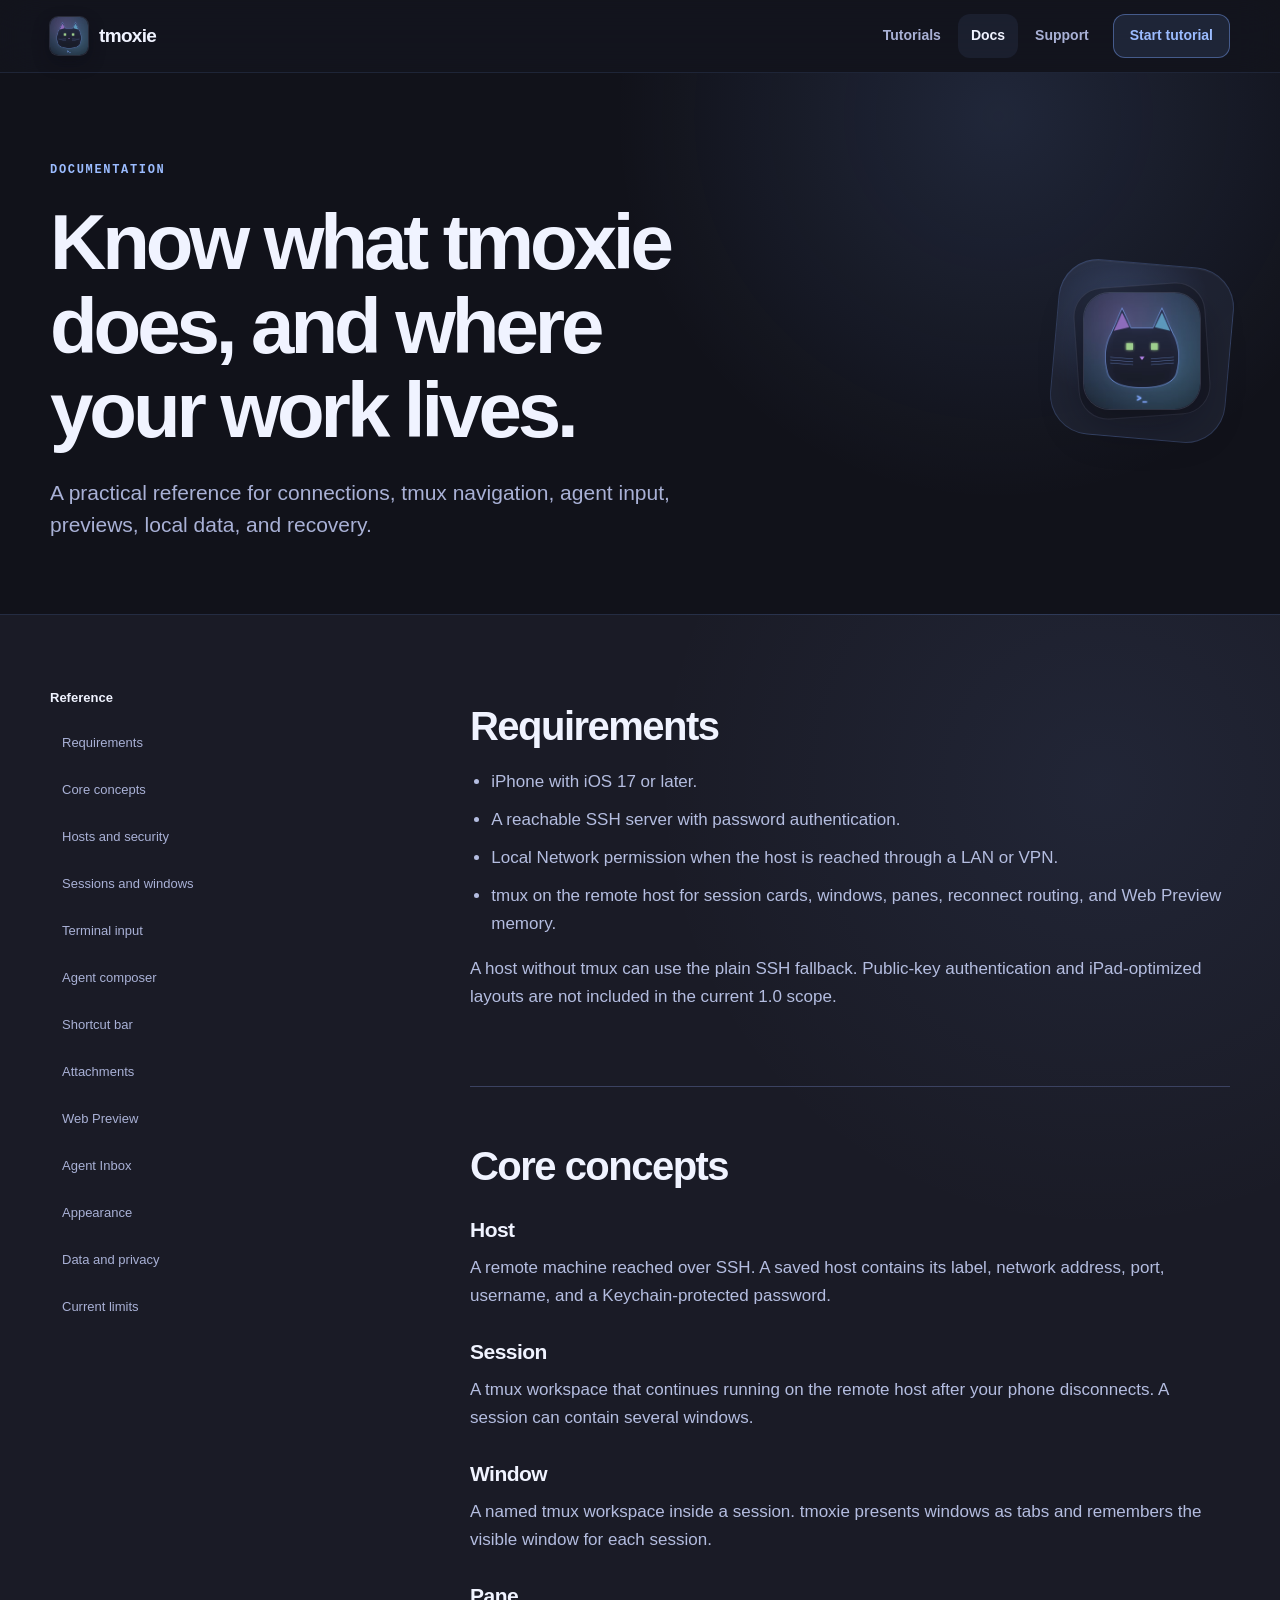
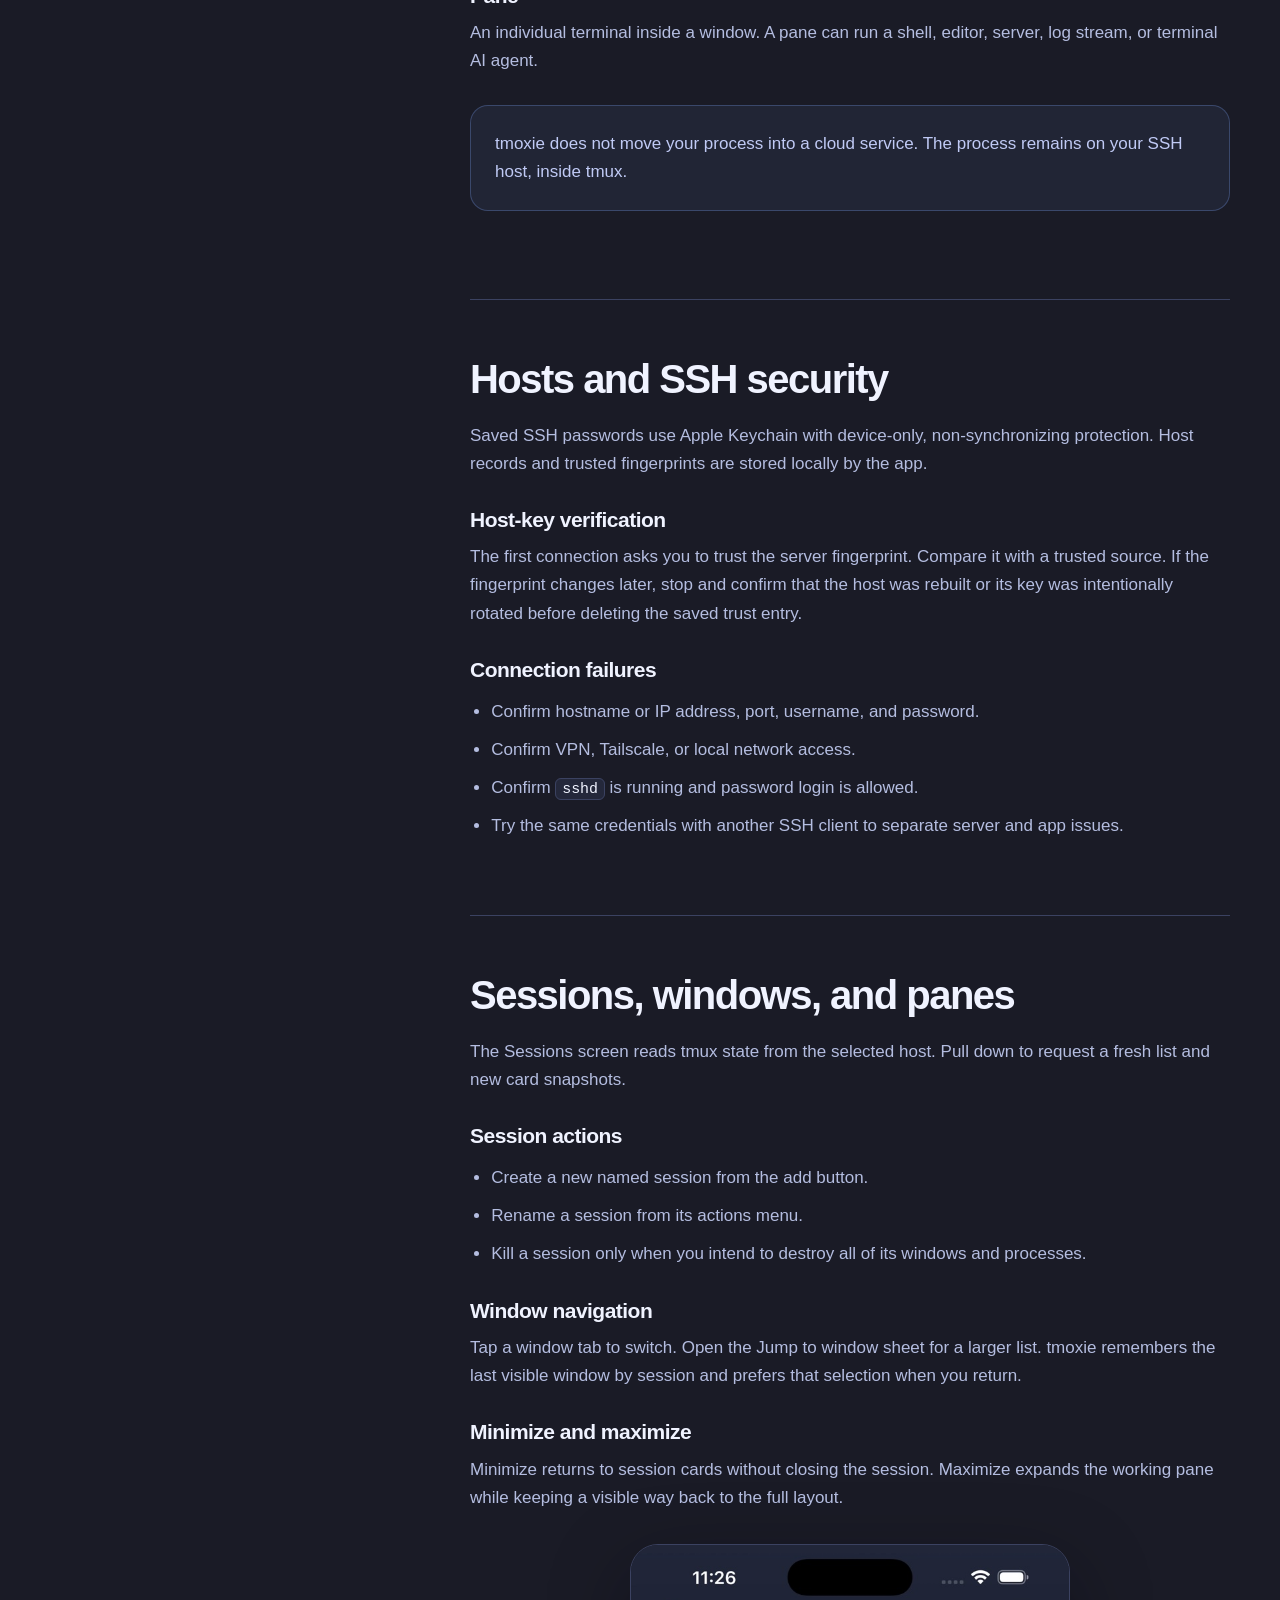
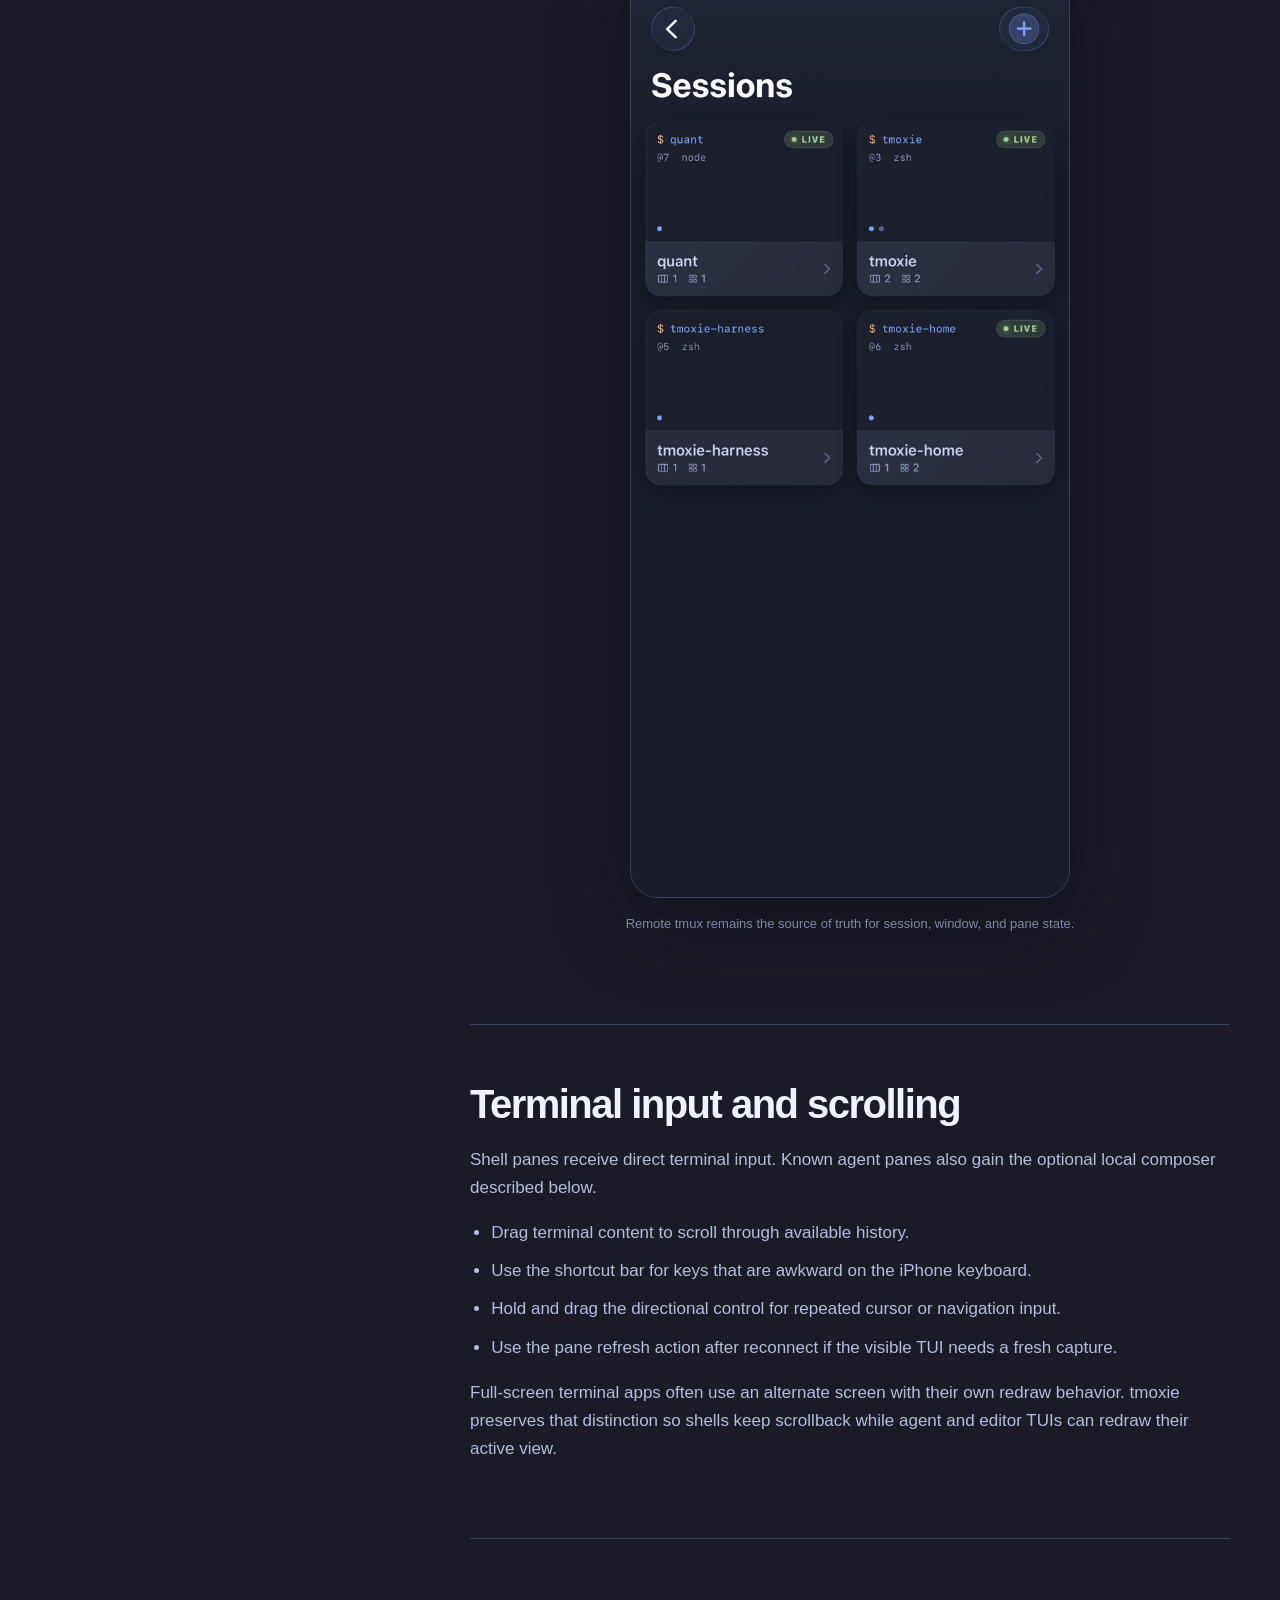
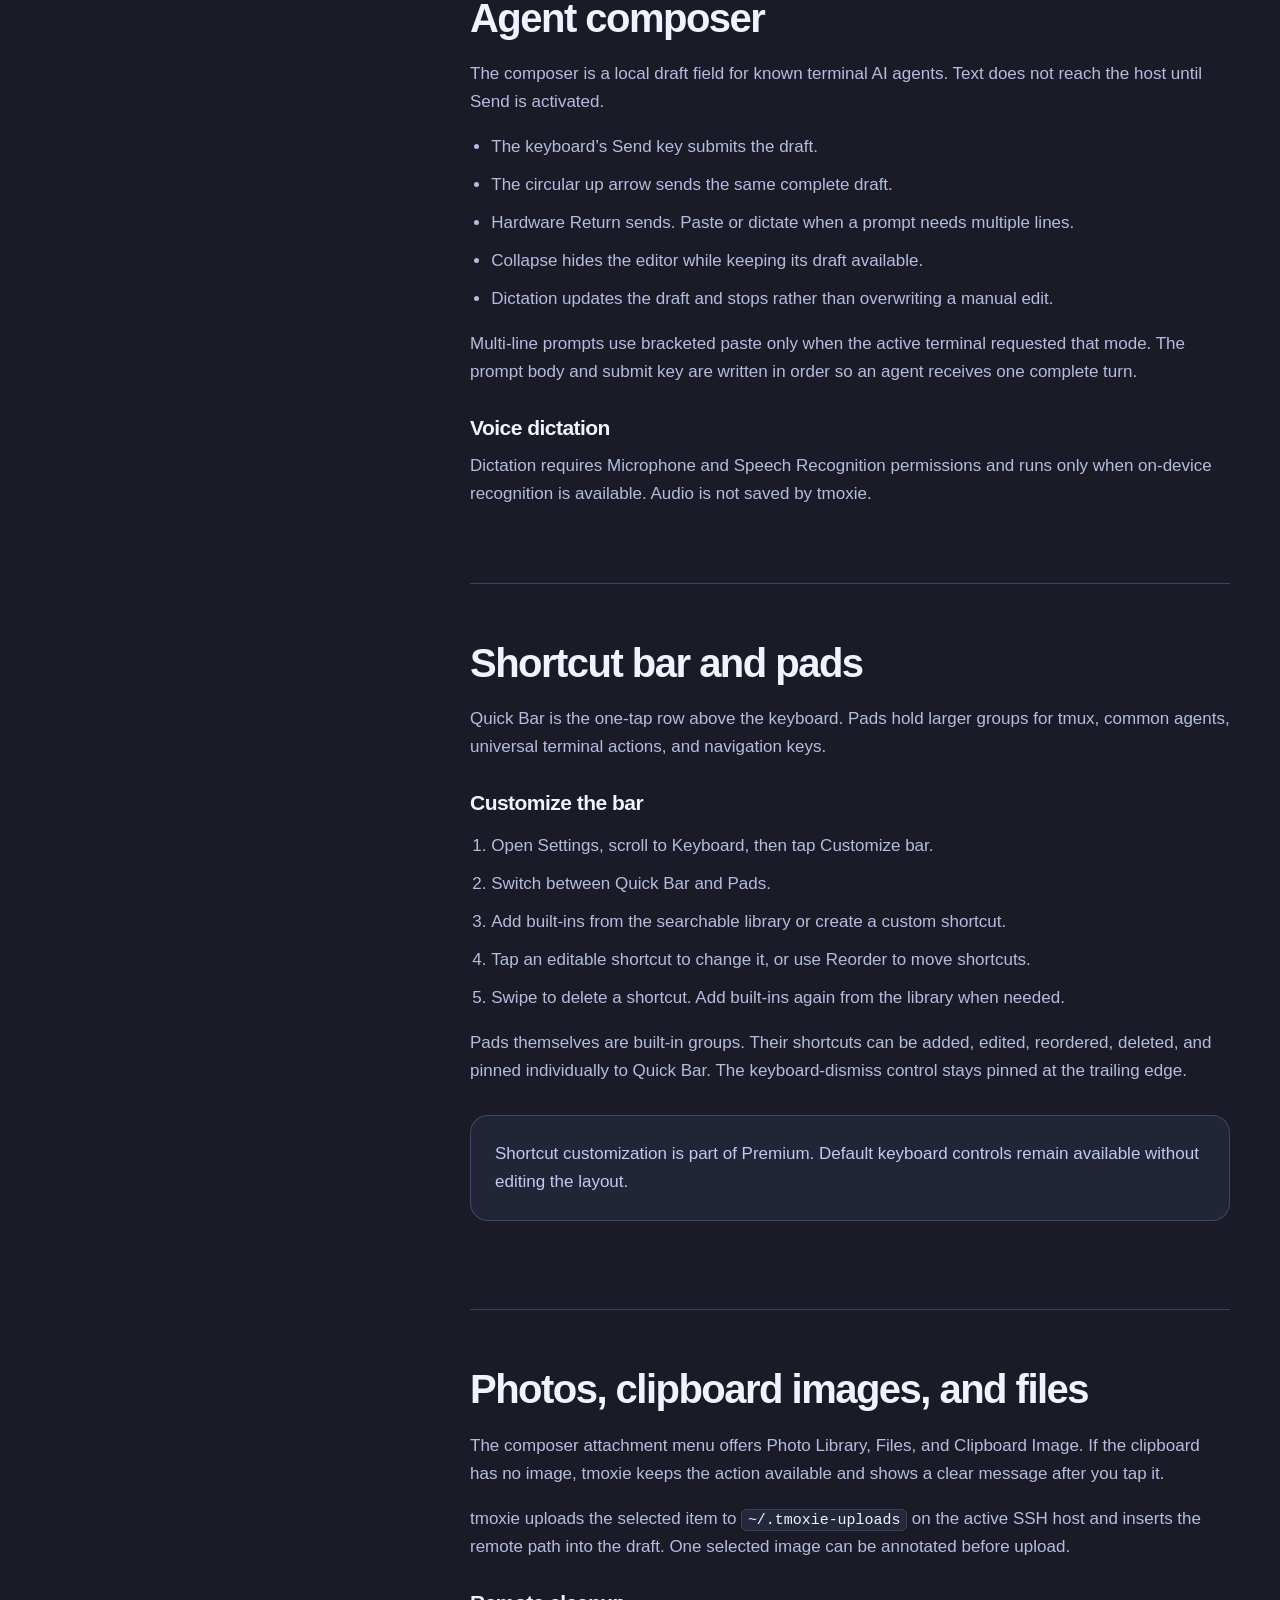
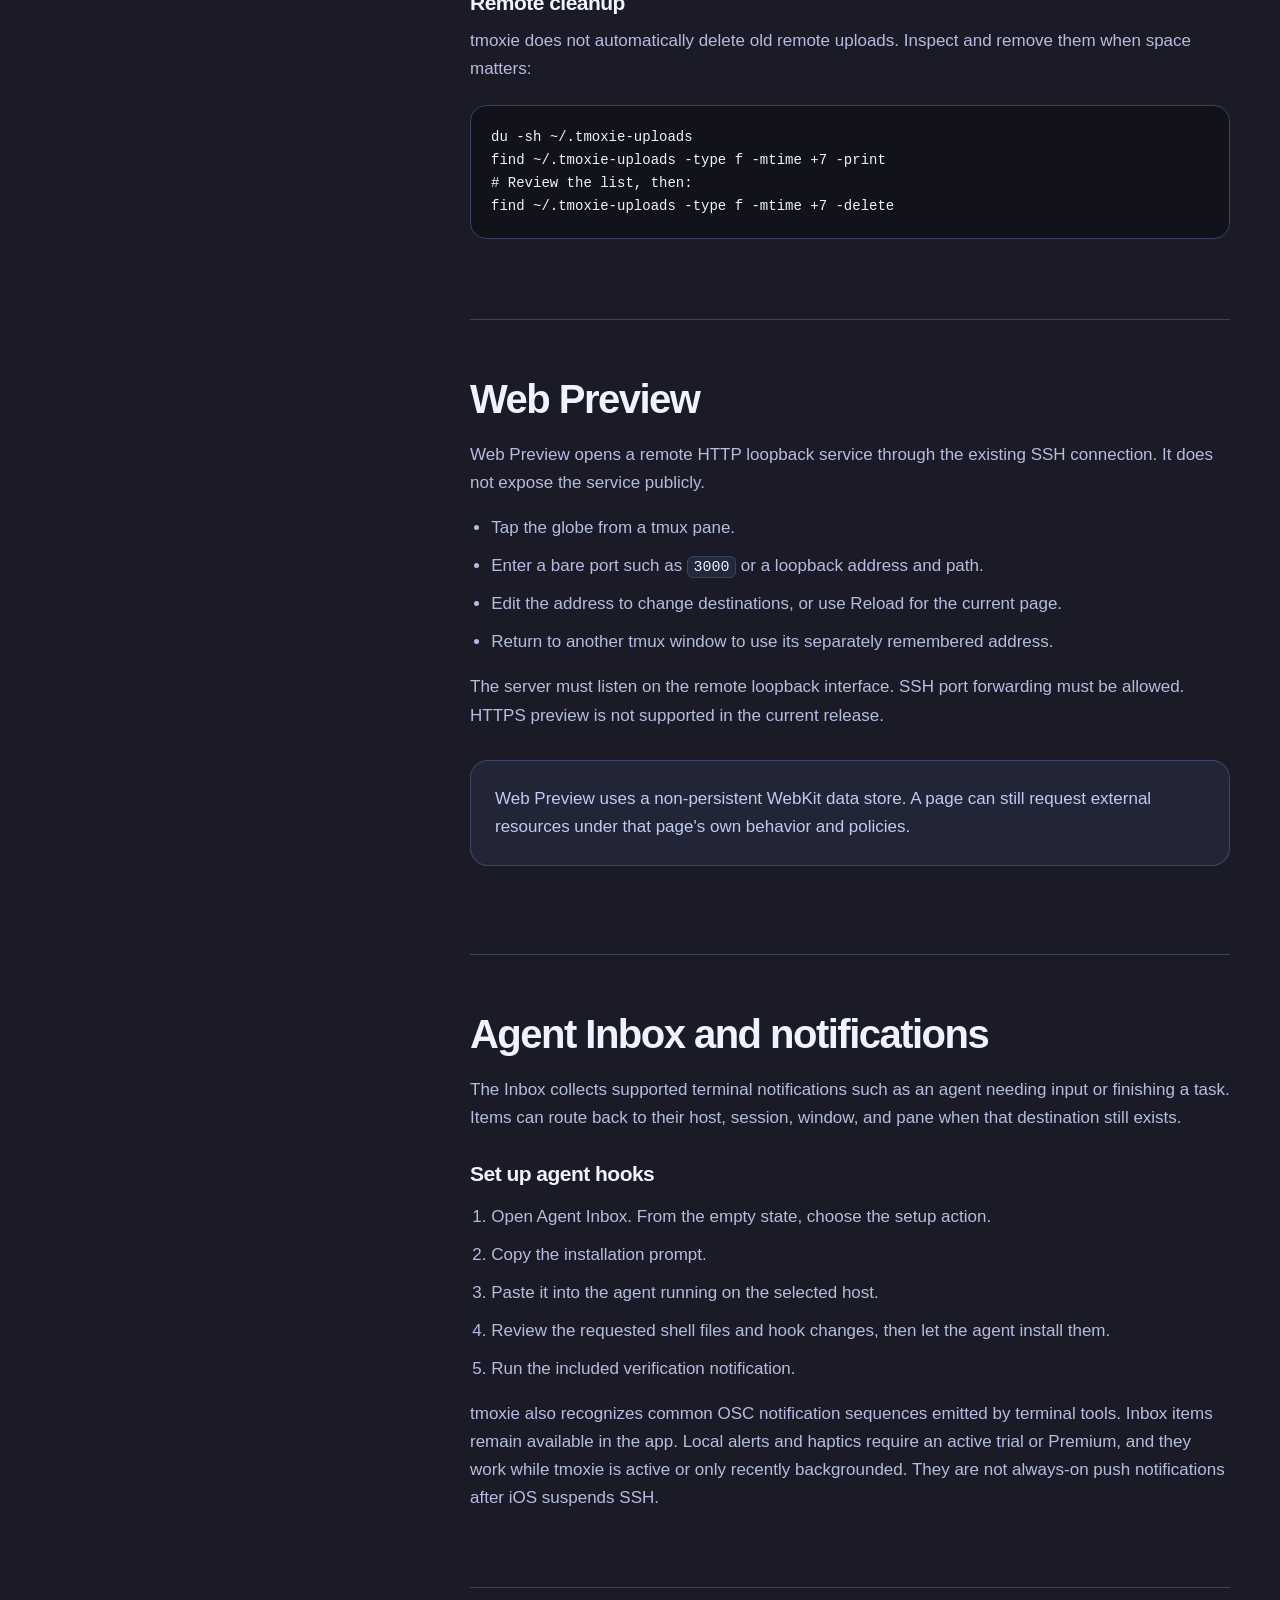
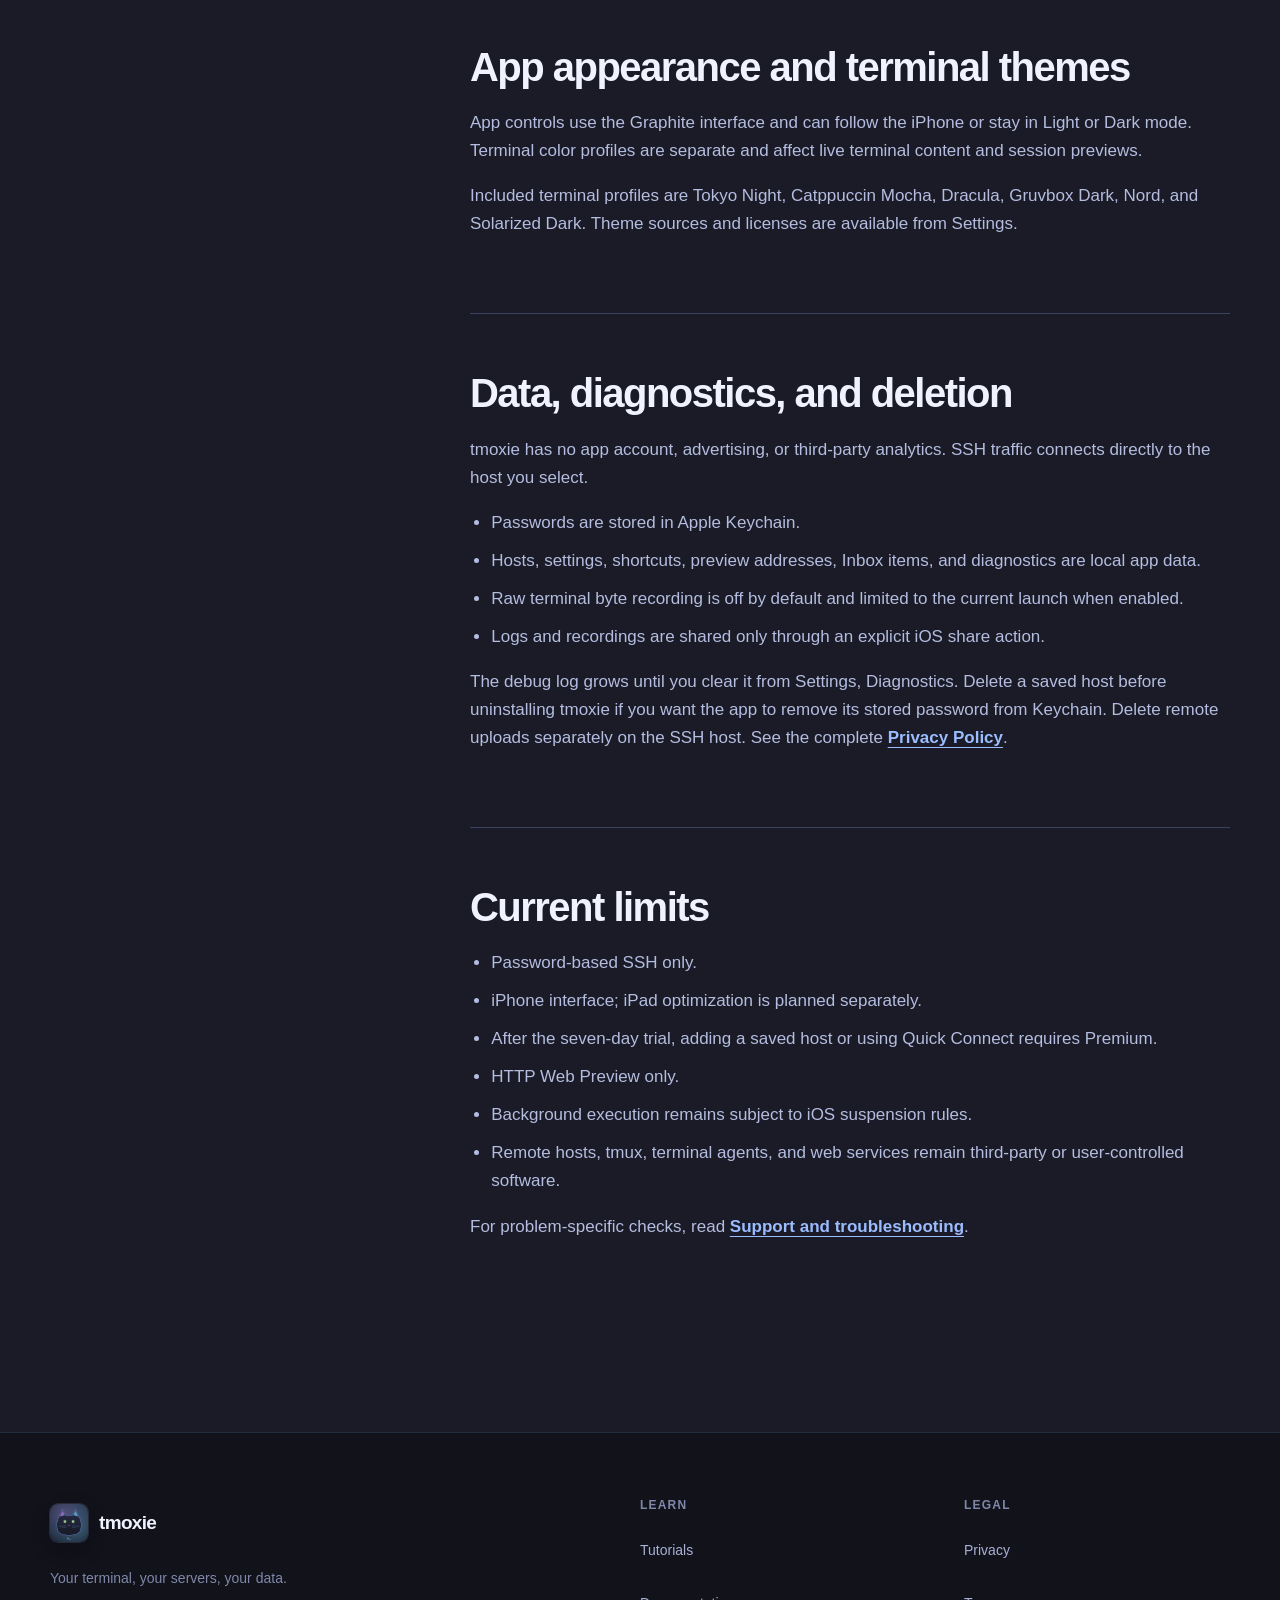
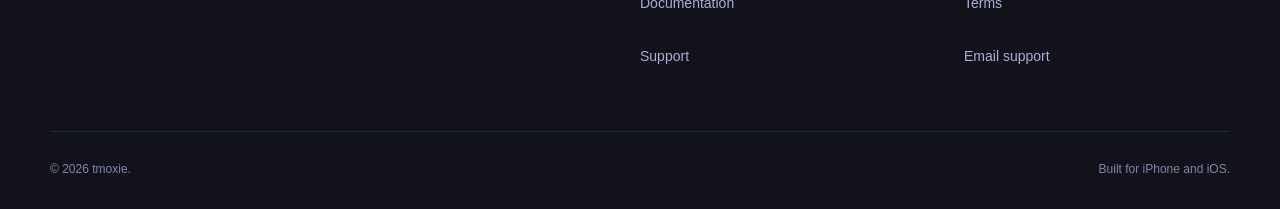
==== docs/index.html @ 22c26023 "Launch tmoxie product and learning site" ====
<!DOCTYPE html>
<html lang="en">
<head>
  <meta charset="utf-8">
  <meta name="viewport" content="width=device-width, initial-scale=1">
  <meta name="description" content="tmoxie documentation for SSH hosts, tmux sessions, terminal input, agent composer, shortcut bar, uploads, Web Preview, Inbox, and troubleshooting.">
  <meta name="theme-color" content="#1a1b26">
  <meta name="robots" content="index, follow">
  <link rel="canonical" href="https://voidsteed.github.io/tmoxie-site/docs/">
  <meta property="og:type" content="article">
  <meta property="og:site_name" content="tmoxie">
  <meta property="og:title" content="tmoxie Documentation">
  <meta property="og:description" content="Reference for SSH hosts, tmux sessions, agent workflows, shortcuts, uploads, Web Preview, and privacy.">
  <meta property="og:url" content="https://voidsteed.github.io/tmoxie-site/docs/">
  <meta property="og:image" content="https://voidsteed.github.io/tmoxie-site/assets/og-image.jpg">
  <meta property="og:image:alt" content="tmoxie app icon beside a remote terminal session">
  <meta name="twitter:card" content="summary_large_image">
  <meta name="twitter:image" content="https://voidsteed.github.io/tmoxie-site/assets/og-image.jpg">
  <meta name="twitter:image:alt" content="tmoxie app icon beside a remote terminal session">
  <title>tmoxie Documentation</title>
  <link rel="icon" href="../assets/favicon.png" type="image/png">
  <link rel="apple-touch-icon" href="../assets/apple-touch-icon.png">
  <link rel="stylesheet" href="../assets/styles.css">
  <script src="../assets/site.js" defer></script>
</head>
<body>
  <a class="skip-link" href="#main">Skip to content</a>

  <header class="site-header">
    <nav class="nav shell" aria-label="Main navigation">
      <a class="brand" href="../"><img class="app-icon" src="../assets/app-icon.avif" width="38" height="38" alt=""><span>tmoxie</span></a>
      <button class="nav-toggle" type="button" aria-expanded="false" aria-controls="nav-links" data-nav-toggle>
        <span class="sr-only">Open navigation</span><span aria-hidden="true"></span><span aria-hidden="true"></span>
      </button>
      <div class="nav-links" id="nav-links" data-nav-links>
        <a href="../tutorials/">Tutorials</a>
        <a href="../docs/" aria-current="page">Docs</a>
        <a href="../support/">Support</a>
        <a class="nav-action" href="../tutorials/#quick-start">Start tutorial</a>
      </div>
    </nav>
  </header>

  <main id="main">
    <header class="page-hero page-hero-docs">
      <div class="page-hero-inner shell">
        <div>
          <p class="eyebrow">Documentation</p>
          <h1>Know what tmoxie does, and where your work lives.</h1>
          <p class="lede">A practical reference for connections, tmux navigation, agent input, previews, local data, and recovery.</p>
        </div>
        <div class="page-hero-mark">
          <img class="app-icon page-hero-icon" src="../assets/app-icon.avif" width="116" height="116" alt="tmoxie app icon">
        </div>
      </div>
    </header>

    <div class="content-layout">
      <aside class="doc-sidebar" aria-label="Documentation contents">
        <strong>Reference</strong>
        <nav aria-label="Documentation sections">
          <a href="#requirements">Requirements</a>
          <a href="#concepts">Core concepts</a>
          <a href="#hosts">Hosts and security</a>
          <a href="#sessions">Sessions and windows</a>
          <a href="#terminal">Terminal input</a>
          <a href="#composer">Agent composer</a>
          <a href="#shortcuts">Shortcut bar</a>
          <a href="#attachments">Attachments</a>
          <a href="#preview">Web Preview</a>
          <a href="#inbox">Agent Inbox</a>
          <a href="#appearance">Appearance</a>
          <a href="#data">Data and privacy</a>
          <a href="#limits">Current limits</a>
        </nav>
      </aside>

      <article class="article">
        <section id="requirements">
          <h2>Requirements</h2>
          <ul>
            <li>iPhone with iOS 17 or later.</li>
            <li>A reachable SSH server with password authentication.</li>
            <li>Local Network permission when the host is reached through a LAN or VPN.</li>
            <li>tmux on the remote host for session cards, windows, panes, reconnect routing, and Web Preview memory.</li>
          </ul>
          <p>A host without tmux can use the plain SSH fallback. Public-key authentication and iPad-optimized layouts are not included in the current 1.0 scope.</p>
        </section>

        <section id="concepts">
          <h2>Core concepts</h2>
          <h3>Host</h3>
          <p>A remote machine reached over SSH. A saved host contains its label, network address, port, username, and a Keychain-protected password.</p>
          <h3>Session</h3>
          <p>A tmux workspace that continues running on the remote host after your phone disconnects. A session can contain several windows.</p>
          <h3>Window</h3>
          <p>A named tmux workspace inside a session. tmoxie presents windows as tabs and remembers the visible window for each session.</p>
          <h3>Pane</h3>
          <p>An individual terminal inside a window. A pane can run a shell, editor, server, log stream, or terminal AI agent.</p>
          <div class="callout"><p>tmoxie does not move your process into a cloud service. The process remains on your SSH host, inside tmux.</p></div>
        </section>

        <section id="hosts">
          <h2>Hosts and SSH security</h2>
          <p>Saved SSH passwords use Apple Keychain with device-only, non-synchronizing protection. Host records and trusted fingerprints are stored locally by the app.</p>
          <h3>Host-key verification</h3>
          <p>The first connection asks you to trust the server fingerprint. Compare it with a trusted source. If the fingerprint changes later, stop and confirm that the host was rebuilt or its key was intentionally rotated before deleting the saved trust entry.</p>
          <h3>Connection failures</h3>
          <ul>
            <li>Confirm hostname or IP address, port, username, and password.</li>
            <li>Confirm VPN, Tailscale, or local network access.</li>
            <li>Confirm <code>sshd</code> is running and password login is allowed.</li>
            <li>Try the same credentials with another SSH client to separate server and app issues.</li>
          </ul>
        </section>

        <section id="sessions">
          <h2>Sessions, windows, and panes</h2>
          <p>The Sessions screen reads tmux state from the selected host. Pull down to request a fresh list and new card snapshots.</p>
          <h3>Session actions</h3>
          <ul>
            <li>Create a new named session from the add button.</li>
            <li>Rename a session from its actions menu.</li>
            <li>Kill a session only when you intend to destroy all of its windows and processes.</li>
          </ul>
          <h3>Window navigation</h3>
          <p>Tap a window tab to switch. Open the Jump to window sheet for a larger list. tmoxie remembers the last visible window by session and prefers that selection when you return.</p>
          <h3>Minimize and maximize</h3>
          <p>Minimize returns to session cards without closing the session. Maximize expands the working pane while keeping a visible way back to the full layout.</p>
          <figure class="doc-figure">
            <img src="../assets/screens/panes.jpg" width="660" height="1434" loading="lazy" alt="Multiple tmux panes presented in tmoxie">
            <figcaption>Remote tmux remains the source of truth for session, window, and pane state.</figcaption>
          </figure>
        </section>

        <section id="terminal">
          <h2>Terminal input and scrolling</h2>
          <p>Shell panes receive direct terminal input. Known agent panes also gain the optional local composer described below.</p>
          <ul>
            <li>Drag terminal content to scroll through available history.</li>
            <li>Use the shortcut bar for keys that are awkward on the iPhone keyboard.</li>
            <li>Hold and drag the directional control for repeated cursor or navigation input.</li>
            <li>Use the pane refresh action after reconnect if the visible TUI needs a fresh capture.</li>
          </ul>
          <p>Full-screen terminal apps often use an alternate screen with their own redraw behavior. tmoxie preserves that distinction so shells keep scrollback while agent and editor TUIs can redraw their active view.</p>
        </section>

        <section id="composer">
          <h2>Agent composer</h2>
          <p>The composer is a local draft field for known terminal AI agents. Text does not reach the host until Send is activated.</p>
          <ul>
            <li>The keyboard’s Send key submits the draft.</li>
            <li>The circular up arrow sends the same complete draft.</li>
            <li>Hardware Return sends. Paste or dictate when a prompt needs multiple lines.</li>
            <li>Collapse hides the editor while keeping its draft available.</li>
            <li>Dictation updates the draft and stops rather than overwriting a manual edit.</li>
          </ul>
          <p>Multi-line prompts use bracketed paste only when the active terminal requested that mode. The prompt body and submit key are written in order so an agent receives one complete turn.</p>
          <h3>Voice dictation</h3>
          <p>Dictation requires Microphone and Speech Recognition permissions and runs only when on-device recognition is available. Audio is not saved by tmoxie.</p>
        </section>

        <section id="shortcuts">
          <h2>Shortcut bar and pads</h2>
          <p>Quick Bar is the one-tap row above the keyboard. Pads hold larger groups for tmux, common agents, universal terminal actions, and navigation keys.</p>
          <h3>Customize the bar</h3>
          <ol>
            <li>Open Settings, scroll to Keyboard, then tap Customize bar.</li>
            <li>Switch between Quick Bar and Pads.</li>
            <li>Add built-ins from the searchable library or create a custom shortcut.</li>
            <li>Tap an editable shortcut to change it, or use Reorder to move shortcuts.</li>
            <li>Swipe to delete a shortcut. Add built-ins again from the library when needed.</li>
          </ol>
          <p>Pads themselves are built-in groups. Their shortcuts can be added, edited, reordered, deleted, and pinned individually to Quick Bar. The keyboard-dismiss control stays pinned at the trailing edge.</p>
          <div class="callout"><p>Shortcut customization is part of Premium. Default keyboard controls remain available without editing the layout.</p></div>
        </section>

        <section id="attachments">
          <h2>Photos, clipboard images, and files</h2>
          <p>The composer attachment menu offers Photo Library, Files, and Clipboard Image. If the clipboard has no image, tmoxie keeps the action available and shows a clear message after you tap it.</p>
          <p>tmoxie uploads the selected item to <code>~/.tmoxie-uploads</code> on the active SSH host and inserts the remote path into the draft. One selected image can be annotated before upload.</p>
          <h3>Remote cleanup</h3>
          <p>tmoxie does not automatically delete old remote uploads. Inspect and remove them when space matters:</p>
          <pre><code>du -sh ~/.tmoxie-uploads
find ~/.tmoxie-uploads -type f -mtime +7 -print
# Review the list, then:
find ~/.tmoxie-uploads -type f -mtime +7 -delete</code></pre>
        </section>

        <section id="preview">
          <h2>Web Preview</h2>
          <p>Web Preview opens a remote HTTP loopback service through the existing SSH connection. It does not expose the service publicly.</p>
          <ul>
            <li>Tap the globe from a tmux pane.</li>
            <li>Enter a bare port such as <code>3000</code> or a loopback address and path.</li>
            <li>Edit the address to change destinations, or use Reload for the current page.</li>
            <li>Return to another tmux window to use its separately remembered address.</li>
          </ul>
          <p>The server must listen on the remote loopback interface. SSH port forwarding must be allowed. HTTPS preview is not supported in the current release.</p>
          <div class="callout"><p>Web Preview uses a non-persistent WebKit data store. A page can still request external resources under that page's own behavior and policies.</p></div>
        </section>

        <section id="inbox">
          <h2>Agent Inbox and notifications</h2>
          <p>The Inbox collects supported terminal notifications such as an agent needing input or finishing a task. Items can route back to their host, session, window, and pane when that destination still exists.</p>
          <h3>Set up agent hooks</h3>
          <ol>
            <li>Open Agent Inbox. From the empty state, choose the setup action.</li>
            <li>Copy the installation prompt.</li>
            <li>Paste it into the agent running on the selected host.</li>
            <li>Review the requested shell files and hook changes, then let the agent install them.</li>
            <li>Run the included verification notification.</li>
          </ol>
          <p>tmoxie also recognizes common OSC notification sequences emitted by terminal tools. Inbox items remain available in the app. Local alerts and haptics require an active trial or Premium, and they work while tmoxie is active or only recently backgrounded. They are not always-on push notifications after iOS suspends SSH.</p>
        </section>

        <section id="appearance">
          <h2>App appearance and terminal themes</h2>
          <p>App controls use the Graphite interface and can follow the iPhone or stay in Light or Dark mode. Terminal color profiles are separate and affect live terminal content and session previews.</p>
          <p>Included terminal profiles are Tokyo Night, Catppuccin Mocha, Dracula, Gruvbox Dark, Nord, and Solarized Dark. Theme sources and licenses are available from Settings.</p>
        </section>

        <section id="data">
          <h2>Data, diagnostics, and deletion</h2>
          <p>tmoxie has no app account, advertising, or third-party analytics. SSH traffic connects directly to the host you select.</p>
          <ul>
            <li>Passwords are stored in Apple Keychain.</li>
            <li>Hosts, settings, shortcuts, preview addresses, Inbox items, and diagnostics are local app data.</li>
            <li>Raw terminal byte recording is off by default and limited to the current launch when enabled.</li>
            <li>Logs and recordings are shared only through an explicit iOS share action.</li>
          </ul>
          <p>The debug log grows until you clear it from Settings, Diagnostics. Delete a saved host before uninstalling tmoxie if you want the app to remove its stored password from Keychain. Delete remote uploads separately on the SSH host. See the complete <a href="../privacy/">Privacy Policy</a>.</p>
        </section>

        <section id="limits">
          <h2>Current limits</h2>
          <ul>
            <li>Password-based SSH only.</li>
            <li>iPhone interface; iPad optimization is planned separately.</li>
            <li>After the seven-day trial, adding a saved host or using Quick Connect requires Premium.</li>
            <li>HTTP Web Preview only.</li>
            <li>Background execution remains subject to iOS suspension rules.</li>
            <li>Remote hosts, tmux, terminal agents, and web services remain third-party or user-controlled software.</li>
          </ul>
          <p>For problem-specific checks, read <a href="../support/">Support and troubleshooting</a>.</p>
        </section>
      </article>
    </div>
  </main>

  <footer class="site-footer">
    <div class="shell footer-grid">
      <div class="footer-brand"><a class="brand" href="../"><img class="app-icon" src="../assets/app-icon.avif" width="38" height="38" alt=""><span>tmoxie</span></a><p>Your terminal, your servers, your data.</p></div>
      <div><h2>Learn</h2><a href="../tutorials/">Tutorials</a><a href="../docs/">Documentation</a><a href="../support/">Support</a></div>
      <div><h2>Legal</h2><a href="../privacy/">Privacy</a><a href="../terms/">Terms</a><a href="mailto:tmoxie.support@gmail.com">Email support</a></div>
    </div>
    <div class="shell footer-bottom"><span>© 2026 tmoxie.</span><span>Built for iPhone and iOS.</span></div>
  </footer>
</body>
</html>
---- assets/styles.css ----
:root {
  color-scheme: dark;
  --bg: #1a1b26;
  --bg-deep: #11121a;
  --surface: #202334;
  --surface-raised: #292e42;
  --surface-soft: #24283b;
  --line: #3b4261;
  --line-soft: rgba(122, 162, 247, 0.18);
  --text: #c0caf5;
  --text-strong: #f0f3ff;
  --muted: #a9b1d6;
  --muted-dim: #7f88aa;
  --accent: #7aa2f7;
  --accent-strong: #9bbcff;
  --accent-ink: #111827;
  --content: 1180px;
  --article: 760px;
  --radius-card: 24px;
  --radius-control: 12px;
  --shadow: 0 26px 80px rgba(5, 7, 15, 0.34);
  --nav-height: 72px;
}

* {
  box-sizing: border-box;
}

html {
  min-width: 320px;
  background: var(--bg);
  scroll-behavior: smooth;
  scroll-padding-top: calc(var(--nav-height) + 28px);
}

body {
  min-height: 100vh;
  margin: 0;
  overflow-x: hidden;
  background:
    radial-gradient(circle at 86% 8%, rgba(122, 162, 247, 0.08), transparent 28rem),
    var(--bg);
  color: var(--text);
  font-family: -apple-system, BlinkMacSystemFont, "SF Pro Text", "Segoe UI", sans-serif;
  font-size: 17px;
  line-height: 1.65;
  text-rendering: optimizeLegibility;
  -webkit-font-smoothing: antialiased;
}

img,
video {
  display: block;
  max-width: 100%;
}

img {
  height: auto;
}

.app-icon {
  aspect-ratio: 1;
  object-fit: cover;
  border-radius: 22%;
  box-shadow:
    0 0 0 1px rgba(192, 202, 245, 0.16),
    0 16px 42px rgba(5, 7, 15, 0.34);
}

a {
  color: var(--accent-strong);
  text-underline-offset: 0.22em;
  text-decoration-thickness: 1px;
}

a:hover {
  color: var(--text-strong);
}

button,
a {
  -webkit-tap-highlight-color: transparent;
}

button {
  color: inherit;
  font: inherit;
}

a:focus-visible,
button:focus-visible,
summary:focus-visible {
  outline: 3px solid var(--accent);
  outline-offset: 4px;
}

h1,
h2,
h3,
p {
  margin-top: 0;
}

h1,
h2,
h3 {
  color: var(--text-strong);
  line-height: 1.08;
  text-wrap: balance;
}

h1 {
  letter-spacing: -0.052em;
}

h2 {
  letter-spacing: -0.038em;
}

h3 {
  letter-spacing: -0.025em;
}

p,
li {
  color: var(--muted);
}

code,
pre,
.eyebrow,
.feature-kicker,
.path-number,
.workflow-line,
.preview-address {
  font-family: ui-monospace, "SFMono-Regular", Menlo, Monaco, Consolas, monospace;
}

code {
  padding: 0.14em 0.38em;
  border: 1px solid var(--line);
  border-radius: 6px;
  background: var(--surface-soft);
  color: var(--text-strong);
  font-size: 0.88em;
  overflow-wrap: anywhere;
}

pre {
  margin: 22px 0;
  padding: 20px;
  overflow-x: auto;
  border: 1px solid var(--line);
  border-radius: 16px;
  background: var(--bg-deep);
  color: var(--text);
  font-size: 14px;
  line-height: 1.65;
  -webkit-overflow-scrolling: touch;
}

pre code {
  padding: 0;
  border: 0;
  background: transparent;
  font-size: inherit;
}

.shell {
  width: min(calc(100% - 48px), var(--content));
  margin-inline: auto;
}

.sr-only {
  position: absolute;
  width: 1px;
  height: 1px;
  padding: 0;
  overflow: hidden;
  clip: rect(0, 0, 0, 0);
  white-space: nowrap;
  border: 0;
}

.skip-link {
  position: fixed;
  top: 10px;
  left: 10px;
  z-index: 100;
  padding: 10px 14px;
  border-radius: var(--radius-control);
  background: var(--accent);
  color: var(--accent-ink);
  font-weight: 750;
  transform: translateY(-150%);
}

.skip-link:focus {
  transform: translateY(0);
}

.site-header {
  position: sticky;
  top: 0;
  z-index: 40;
  border-bottom: 1px solid rgba(122, 162, 247, 0.12);
  background: rgba(17, 18, 26, 0.78);
  backdrop-filter: blur(20px) saturate(150%);
  -webkit-backdrop-filter: blur(20px) saturate(150%);
}

.nav {
  min-height: var(--nav-height);
  display: flex;
  align-items: center;
  justify-content: space-between;
  gap: 24px;
}

.brand {
  min-height: 48px;
  display: inline-flex;
  align-items: center;
  gap: 11px;
  color: var(--text-strong);
  font-size: 19px;
  font-weight: 760;
  letter-spacing: -0.035em;
  text-decoration: none;
}

.brand img {
  width: 38px;
  height: 38px;
  flex: 0 0 auto;
  box-shadow:
    0 0 0 1px rgba(192, 202, 245, 0.14),
    0 7px 18px rgba(5, 7, 15, 0.3);
}

.nav-links {
  display: flex;
  align-items: center;
  gap: 4px;
}

.nav-links a {
  min-height: 44px;
  padding: 9px 13px;
  display: inline-flex;
  align-items: center;
  justify-content: center;
  border-radius: var(--radius-control);
  color: var(--muted);
  font-size: 14px;
  font-weight: 680;
  text-decoration: none;
  white-space: nowrap;
  transition: color 180ms ease, background-color 180ms ease, border-color 180ms ease, transform 180ms ease;
}

.nav-links a:hover,
.nav-links a[aria-current="page"] {
  background: rgba(122, 162, 247, 0.08);
  color: var(--text-strong);
}

.nav-links .nav-action {
  margin-left: 7px;
  padding-inline: 16px;
  border: 1px solid rgba(122, 162, 247, 0.44);
  background: rgba(122, 162, 247, 0.12);
  color: var(--accent-strong);
}

.nav-links .nav-action:hover {
  border-color: var(--accent);
  background: rgba(122, 162, 247, 0.18);
}

.nav-links a:active,
.brand:active,
.button:active,
.resource:active {
  transform: scale(0.98);
}

.nav-toggle {
  width: 46px;
  height: 46px;
  padding: 0;
  display: none;
  place-items: center;
  border: 1px solid rgba(122, 162, 247, 0.18);
  border-radius: var(--radius-control);
  background: rgba(41, 46, 66, 0.52);
  cursor: pointer;
}

.nav-toggle span:not(.sr-only) {
  position: absolute;
  width: 19px;
  height: 2px;
  border-radius: 2px;
  background: var(--text);
  transition: transform 180ms ease;
}

.nav-toggle span:nth-child(2) {
  transform: translateY(-4px);
}

.nav-toggle span:nth-child(3) {
  transform: translateY(4px);
}

.nav-toggle[aria-expanded="true"] span:nth-child(2) {
  transform: rotate(45deg);
}

.nav-toggle[aria-expanded="true"] span:nth-child(3) {
  transform: rotate(-45deg);
}

.landing-hero {
  position: relative;
  min-height: calc(100dvh - var(--nav-height));
  display: grid;
  align-items: center;
  isolation: isolate;
  overflow: hidden;
  background: var(--bg-deep);
}

.hero-media,
.hero-scrim {
  position: absolute;
  inset: 0;
  z-index: -2;
}

.hero-media video {
  width: 100%;
  height: 100%;
  object-fit: cover;
  object-position: center;
}

.hero-scrim {
  z-index: -1;
  background:
    linear-gradient(90deg, rgba(17, 18, 26, 0.98) 0%, rgba(17, 18, 26, 0.92) 31%, rgba(17, 18, 26, 0.4) 62%, rgba(17, 18, 26, 0.18) 100%),
    linear-gradient(0deg, rgba(17, 18, 26, 0.88) 0%, transparent 35%);
}

.hero-inner {
  padding-block: 72px 96px;
}

.hero-inner > * {
  opacity: 0;
  animation: hero-enter 720ms cubic-bezier(0.16, 1, 0.3, 1) forwards;
}

.hero-inner > :nth-child(2) {
  animation-delay: 80ms;
}

.hero-inner > :nth-child(3) {
  animation-delay: 160ms;
}

.hero-inner > :nth-child(4) {
  animation-delay: 240ms;
}

@keyframes hero-enter {
  from {
    opacity: 0;
    transform: translateY(18px);
  }
  to {
    opacity: 1;
    transform: translateY(0);
  }
}

.eyebrow {
  margin: 0 0 19px;
  color: var(--accent-strong);
  font-size: 12px;
  font-weight: 760;
  letter-spacing: 0.14em;
  text-transform: uppercase;
}

.hero-product {
  margin-bottom: 24px;
  padding: 9px 15px 9px 9px;
  display: inline-flex;
  align-items: center;
  gap: 15px;
  border: 1px solid rgba(192, 202, 245, 0.18);
  border-radius: 22px;
  background: rgba(17, 18, 26, 0.62);
  box-shadow:
    inset 0 1px 0 rgba(240, 243, 255, 0.05),
    0 18px 48px rgba(5, 7, 15, 0.2);
  backdrop-filter: blur(14px) saturate(135%);
  -webkit-backdrop-filter: blur(14px) saturate(135%);
}

.hero-product-mark {
  position: relative;
  width: 72px;
  height: 72px;
  flex: 0 0 auto;
  display: grid;
  place-items: center;
  isolation: isolate;
}

.hero-product-mark::before,
.hero-product-mark::after {
  content: "";
  position: absolute;
  pointer-events: none;
}

.hero-product-mark::before {
  inset: 0;
  z-index: -2;
  border: 1px solid rgba(122, 162, 247, 0.24);
  border-radius: 21px;
  background:
    radial-gradient(circle at 30% 24%, rgba(122, 162, 247, 0.22), transparent 58%),
    rgba(41, 46, 66, 0.66);
  transform: rotate(3deg);
}

.hero-product-mark::after {
  inset: 7px;
  z-index: -1;
  border: 1px solid rgba(192, 202, 245, 0.12);
  border-radius: 15px;
  background: rgba(17, 18, 26, 0.28);
  transform: rotate(-3deg);
}

.hero-product-icon {
  width: 54px;
  height: 54px;
  flex: 0 0 auto;
}

.hero-product > span:last-child,
.hero-product strong,
.hero-product small {
  display: block;
}

.hero-product strong {
  color: var(--text-strong);
  font-size: 17px;
  line-height: 1.15;
  letter-spacing: -0.02em;
}

.hero-product small {
  margin-top: 5px;
  color: var(--accent-strong);
  font-family: ui-monospace, "SFMono-Regular", Menlo, Monaco, Consolas, monospace;
  font-size: 10px;
  font-weight: 740;
  letter-spacing: 0.11em;
  line-height: 1.2;
  text-transform: uppercase;
}

.hero-inner h1 {
  max-width: 780px;
  margin: 0;
  font-size: clamp(48px, 7vw, 84px);
  font-weight: 790;
  line-height: 0.98;
}

.hero-copy {
  max-width: 570px;
  margin: 26px 0 0;
  color: #c6cdf0;
  font-size: clamp(18px, 2.1vw, 22px);
  line-height: 1.52;
  text-wrap: balance;
}

.hero-actions {
  margin-top: 32px;
  display: flex;
  flex-wrap: wrap;
  gap: 12px;
}

.button {
  min-height: 50px;
  padding: 13px 19px;
  display: inline-flex;
  align-items: center;
  justify-content: center;
  border: 1px solid transparent;
  border-radius: var(--radius-control);
  font-size: 15px;
  font-weight: 740;
  line-height: 1;
  text-align: center;
  text-decoration: none;
  white-space: nowrap;
  cursor: pointer;
  transition: color 180ms ease, background-color 180ms ease, border-color 180ms ease, transform 180ms ease;
}

.button-primary {
  background: var(--accent);
  color: var(--accent-ink);
  box-shadow: 0 10px 28px rgba(40, 72, 140, 0.32);
}

.button-primary:hover {
  background: var(--accent-strong);
  color: var(--accent-ink);
}

.button-secondary {
  border-color: rgba(192, 202, 245, 0.28);
  background: rgba(17, 18, 26, 0.62);
  color: var(--text-strong);
  backdrop-filter: blur(12px);
  -webkit-backdrop-filter: blur(12px);
}

.button-secondary:hover {
  border-color: rgba(122, 162, 247, 0.64);
  background: rgba(41, 46, 66, 0.78);
  color: var(--text-strong);
}

.video-toggle {
  position: absolute;
  right: max(24px, calc((100vw - var(--content)) / 2));
  bottom: 24px;
  min-height: 44px;
  padding: 9px 13px;
  display: inline-flex;
  align-items: center;
  gap: 9px;
  border: 1px solid rgba(192, 202, 245, 0.22);
  border-radius: var(--radius-control);
  background: rgba(17, 18, 26, 0.7);
  color: var(--muted);
  font-size: 13px;
  font-weight: 650;
  cursor: pointer;
  backdrop-filter: blur(12px);
  -webkit-backdrop-filter: blur(12px);
}

.video-toggle:hover {
  border-color: var(--accent);
  color: var(--text-strong);
}

.video-toggle-mark {
  width: 10px;
  height: 12px;
  border-left: 3px solid currentColor;
  border-right: 3px solid currentColor;
}

.video-toggle[data-paused="true"] .video-toggle-mark {
  width: 0;
  height: 0;
  border-top: 6px solid transparent;
  border-bottom: 6px solid transparent;
  border-left: 10px solid currentColor;
  border-right: 0;
}

.launch-strip {
  border-top: 1px solid rgba(122, 162, 247, 0.14);
  border-bottom: 1px solid rgba(122, 162, 247, 0.14);
  background: var(--bg-deep);
}

.launch-strip-inner {
  min-height: 96px;
  display: flex;
  align-items: center;
}

.launch-strip strong,
.launch-strip span {
  display: block;
}

.launch-strip strong {
  color: var(--text-strong);
  font-size: 16px;
}

.launch-strip span {
  margin-top: 3px;
  color: var(--muted);
  font-size: 14px;
}

.section {
  padding-block: 116px;
}

.section-heading {
  max-width: 780px;
  margin-bottom: 46px;
}

.section-heading h2,
.story-copy h2,
.final-cta h2 {
  margin-bottom: 0;
  font-size: clamp(36px, 5.2vw, 64px);
  font-weight: 760;
}

.section-heading > p:not(.eyebrow),
.story-copy > p,
.final-cta p {
  max-width: 650px;
  margin: 22px 0 0;
  font-size: 19px;
  line-height: 1.6;
}

.compact-heading {
  max-width: 720px;
}

.compact-heading h2 {
  font-size: clamp(34px, 4.3vw, 54px);
}

.product-intro {
  padding-bottom: 58px;
}

.workflow-line {
  padding: 22px 0;
  display: grid;
  grid-template-columns: 1fr auto 1fr auto 1fr;
  align-items: center;
  gap: 18px;
  border-top: 1px solid var(--line);
  border-bottom: 1px solid var(--line);
  color: var(--text);
  font-size: 14px;
  text-align: center;
}

.workflow-line span:nth-child(even) {
  padding: 5px 10px;
  border: 1px solid rgba(122, 162, 247, 0.32);
  border-radius: 999px;
  background: rgba(122, 162, 247, 0.08);
  color: var(--accent-strong);
  font-size: 11px;
  font-weight: 720;
  letter-spacing: 0.08em;
  text-transform: uppercase;
}

.feature-grid {
  display: grid;
  grid-template-columns: repeat(12, minmax(0, 1fr));
  gap: 18px;
}

.feature {
  position: relative;
  min-height: 330px;
  overflow: hidden;
  border: 1px solid var(--line-soft);
  border-radius: var(--radius-card);
  background: var(--surface);
  box-shadow: inset 0 1px rgba(255, 255, 255, 0.025);
}

.feature-copy {
  position: relative;
  z-index: 2;
  padding: 31px;
}

.feature-kicker {
  display: block;
  margin-bottom: 16px;
  color: var(--accent-strong);
  font-size: 11px;
  font-weight: 760;
  letter-spacing: 0.12em;
  text-transform: uppercase;
}

.feature h3 {
  max-width: 530px;
  margin-bottom: 13px;
  font-size: clamp(25px, 3vw, 36px);
}

.feature p {
  max-width: 490px;
  margin-bottom: 0;
  font-size: 16px;
  line-height: 1.58;
}

.feature img {
  border: 1px solid rgba(192, 202, 245, 0.14);
  border-radius: 24px 24px 0 0;
  box-shadow: var(--shadow);
  transition: transform 500ms cubic-bezier(0.16, 1, 0.3, 1);
}

.feature:hover img {
  transform: translateY(-8px);
}

.feature-sessions {
  grid-column: span 7;
  min-height: 600px;
  background:
    radial-gradient(circle at 86% 16%, rgba(122, 162, 247, 0.16), transparent 19rem),
    var(--surface);
}

.feature-sessions img {
  position: absolute;
  width: 54%;
  right: 6%;
  bottom: -30%;
}

.feature-sessions .feature-copy {
  max-width: 56%;
}

.feature-agent {
  grid-column: span 5;
  min-height: 600px;
  background: var(--bg-deep);
}

.feature-agent img {
  position: absolute;
  width: 66%;
  right: -2%;
  bottom: -38%;
}

.feature-agent .feature-copy {
  padding-right: 24px;
}

.feature-panes {
  grid-column: span 5;
  min-height: 460px;
  background:
    linear-gradient(145deg, rgba(122, 162, 247, 0.1), transparent 46%),
    var(--surface-soft);
}

.feature-panes img {
  position: absolute;
  width: 55%;
  right: 4%;
  bottom: -54%;
}

.feature-preview {
  grid-column: span 7;
  min-height: 460px;
  background: var(--surface-raised);
}

.preview-address {
  position: absolute;
  right: 32px;
  bottom: 34px;
  width: min(440px, calc(100% - 64px));
  padding: 18px;
  border: 1px solid rgba(122, 162, 247, 0.28);
  border-radius: 16px;
  background: rgba(17, 18, 26, 0.84);
  box-shadow: 0 18px 50px rgba(5, 7, 15, 0.34);
}

.preview-address span,
.preview-address code {
  display: block;
}

.preview-address span {
  margin-bottom: 9px;
  color: var(--muted-dim);
  font-size: 12px;
}

.preview-address code {
  padding: 0;
  border: 0;
  background: transparent;
  color: var(--accent-strong);
  font-size: clamp(13px, 2vw, 17px);
}

.feature-private {
  grid-column: 3 / span 8;
  min-height: 280px;
  display: flex;
  align-items: flex-end;
  justify-content: space-between;
  gap: 24px;
  background:
    radial-gradient(circle at 12% 10%, rgba(122, 162, 247, 0.12), transparent 18rem),
    var(--bg-deep);
}

.feature-private .feature-copy {
  max-width: 650px;
}

.text-link {
  margin: 30px;
  flex: 0 0 auto;
  color: var(--accent-strong);
  font-size: 14px;
  font-weight: 700;
}

.session-story {
  overflow: hidden;
  border-top: 1px solid var(--line-soft);
  border-bottom: 1px solid var(--line-soft);
  background:
    radial-gradient(circle at 75% 50%, rgba(122, 162, 247, 0.13), transparent 32rem),
    var(--bg-deep);
}

.story-grid {
  min-height: 720px;
  display: grid;
  grid-template-columns: minmax(0, 0.85fr) minmax(440px, 1.15fr);
  align-items: center;
  gap: 72px;
}

.story-copy {
  padding-block: 50px;
}

.story-copy h2 {
  font-size: clamp(38px, 5vw, 62px);
}

.story-copy .button {
  margin-top: 30px;
}

.screen-stack {
  position: relative;
  min-height: 650px;
}

.screen {
  position: absolute;
  width: min(310px, 60%);
  border: 1px solid rgba(192, 202, 245, 0.16);
  border-radius: 34px;
  box-shadow: var(--shadow);
}

.screen-back {
  top: 80px;
  left: 3%;
  transform: rotate(-7deg);
  opacity: 0.72;
}

.screen-front {
  top: 18px;
  right: 3%;
  transform: rotate(4deg);
}

.use-path {
  margin: 0;
  padding: 0;
  border-top: 1px solid var(--line);
  list-style: none;
}

.use-path li {
  padding: 29px 0;
  display: grid;
  grid-template-columns: 72px minmax(0, 1fr);
  align-items: start;
  gap: 20px;
  border-bottom: 1px solid var(--line);
}

.path-number {
  padding-top: 4px;
  color: var(--accent);
  font-size: 13px;
  font-weight: 730;
}

.use-path h3 {
  margin: 0 0 7px;
  font-size: 25px;
}

.use-path p {
  margin: 0;
}

.section-action {
  margin-top: 34px;
}

.resource-section {
  padding-top: 58px;
}

.resource-grid {
  display: grid;
  grid-template-columns: minmax(0, 1.25fr) minmax(260px, 0.75fr);
  grid-template-rows: 1fr 1fr;
  gap: 18px;
}

.resource {
  min-height: 220px;
  padding: 30px;
  display: flex;
  flex-direction: column;
  justify-content: space-between;
  border: 1px solid var(--line-soft);
  border-radius: var(--radius-card);
  background: var(--surface);
  color: var(--text);
  text-decoration: none;
  transition: border-color 180ms ease, background-color 180ms ease, transform 180ms ease;
}

.resource:hover {
  border-color: rgba(122, 162, 247, 0.52);
  background: var(--surface-raised);
  color: var(--text);
}

.resource-primary {
  grid-row: span 2;
  min-height: 458px;
  background:
    radial-gradient(circle at 80% 20%, rgba(122, 162, 247, 0.18), transparent 20rem),
    var(--bg-deep);
}

.resource span {
  color: var(--accent-strong);
  font-size: 14px;
  font-weight: 730;
}

.resource strong {
  max-width: 590px;
  color: var(--text-strong);
  font-size: clamp(22px, 3vw, 36px);
  line-height: 1.18;
  letter-spacing: -0.028em;
}

.resource small {
  color: var(--muted);
  font-size: 14px;
  font-weight: 650;
}

.final-cta {
  padding-block: 74px;
  border-top: 1px solid var(--line-soft);
  background: var(--surface-soft);
}

.final-cta-inner {
  display: grid;
  grid-template-columns: auto minmax(0, 1fr) auto;
  align-items: center;
  gap: 28px;
}

.final-cta img {
  width: 96px;
  height: 96px;
}

.final-cta h2 {
  font-size: clamp(28px, 3.6vw, 44px);
}

.final-cta p {
  margin-top: 10px;
  font-size: 16px;
}

.site-footer {
  border-top: 1px solid var(--line-soft);
  background: var(--bg-deep);
}

.footer-grid {
  padding-block: 66px 52px;
  display: grid;
  grid-template-columns: 2fr 1fr 1fr;
  gap: 58px;
}

.footer-brand p {
  max-width: 300px;
  margin: 16px 0 0;
  color: var(--muted-dim);
  font-size: 14px;
}

.footer-grid > div:not(.footer-brand) {
  display: flex;
  flex-direction: column;
  align-items: flex-start;
  gap: 9px;
}

.footer-grid h2 {
  margin: 0 0 8px;
  color: var(--muted-dim);
  font-size: 12px;
  font-weight: 730;
  letter-spacing: 0.1em;
  text-transform: uppercase;
}

.footer-grid a:not(.brand) {
  min-height: 44px;
  display: inline-flex;
  align-items: center;
  color: var(--muted);
  font-size: 14px;
  text-decoration: none;
}

.footer-grid a:hover {
  color: var(--text-strong);
}

.footer-bottom {
  min-height: 78px;
  padding-block: 18px;
  display: flex;
  align-items: center;
  justify-content: space-between;
  gap: 20px;
  border-top: 1px solid var(--line-soft);
  color: var(--muted-dim);
  font-size: 12px;
}

/* Shared inner-page layout */

.page-hero {
  padding-block: 88px 72px;
  border-bottom: 1px solid var(--line-soft);
  background:
    radial-gradient(circle at 78% 8%, rgba(122, 162, 247, 0.14), transparent 24rem),
    var(--bg-deep);
}

.page-hero-inner {
  display: grid;
  grid-template-columns: minmax(0, 1fr) auto;
  align-items: center;
  gap: 46px;
}

.page-hero h1 {
  max-width: 850px;
  margin: 0;
  font-size: clamp(44px, 7vw, 78px);
}

.page-hero .lede {
  max-width: 690px;
  margin: 24px 0 0;
  color: var(--muted);
  font-size: clamp(18px, 2.2vw, 21px);
  line-height: 1.55;
}

.page-hero-mark {
  position: relative;
  width: 176px;
  height: 176px;
  display: grid;
  place-items: center;
  isolation: isolate;
}

.page-hero-mark::before,
.page-hero-mark::after {
  content: "";
  position: absolute;
  pointer-events: none;
}

.page-hero-mark::before {
  inset: 0;
  z-index: -2;
  border: 1px solid rgba(122, 162, 247, 0.2);
  border-radius: 40px;
  background:
    radial-gradient(circle at 34% 28%, rgba(122, 162, 247, 0.22), transparent 54%),
    rgba(41, 46, 66, 0.52);
  box-shadow: inset 0 1px rgba(255, 255, 255, 0.04);
  transform: rotate(5deg);
}

.page-hero-mark::after {
  inset: 22px;
  z-index: -1;
  border: 1px solid rgba(192, 202, 245, 0.12);
  border-radius: 29px;
  background: rgba(17, 18, 26, 0.38);
  transform: rotate(-4deg);
}

.page-hero-icon {
  width: 116px;
  height: 116px;
}

.content-layout {
  width: min(calc(100% - 48px), var(--content));
  margin-inline: auto;
  padding-block: 72px 116px;
  display: grid;
  grid-template-columns: 230px minmax(0, var(--article));
  justify-content: space-between;
  gap: 72px;
}

.doc-sidebar {
  align-self: start;
  position: sticky;
  top: calc(var(--nav-height) + 28px);
}

.doc-sidebar strong {
  display: block;
  margin-bottom: 13px;
  color: var(--text-strong);
  font-size: 13px;
}

.doc-sidebar nav {
  display: flex;
  flex-direction: column;
  align-items: flex-start;
  gap: 3px;
}

.doc-sidebar a {
  width: 100%;
  min-height: 44px;
  padding: 7px 10px;
  display: flex;
  align-items: center;
  border-left: 2px solid transparent;
  border-radius: 0 8px 8px 0;
  color: var(--muted);
  font-size: 13px;
  text-decoration: none;
}

.doc-sidebar a:hover,
.doc-sidebar a[aria-current="true"] {
  border-left-color: var(--accent);
  background: rgba(122, 162, 247, 0.07);
  color: var(--text-strong);
}

.article {
  width: 100%;
  min-width: 0;
}

.article > section {
  padding-block: 18px 58px;
  scroll-margin-top: calc(var(--nav-height) + 30px);
}

.article > section + section {
  padding-top: 58px;
  border-top: 1px solid var(--line);
}

.article h2 {
  margin-bottom: 20px;
  font-size: clamp(29px, 4vw, 40px);
}

.article h3 {
  margin: 31px 0 12px;
  font-size: 21px;
}

.article p,
.article li {
  color: #b4bde0;
}

.article ul,
.article ol {
  padding-left: 1.25em;
}

.article li + li {
  margin-top: 10px;
}

.article a {
  font-weight: 620;
}

.summary,
.callout,
.contact-box {
  margin: 30px 0;
  padding: 24px;
  border: 1px solid rgba(122, 162, 247, 0.28);
  border-radius: 18px;
  background: rgba(122, 162, 247, 0.07);
}

.summary p,
.callout p,
.contact-box p {
  margin-bottom: 0;
  color: var(--text);
}

.callout strong {
  color: var(--text-strong);
}

.callout-warning {
  border-color: rgba(224, 175, 104, 0.3);
  background: rgba(224, 175, 104, 0.06);
}

.task-list {
  margin: 30px 0;
  padding: 0;
  list-style: none;
}

.task-list li {
  position: relative;
  padding: 13px 0 13px 32px;
  border-bottom: 1px solid var(--line-soft);
}

.task-list li::before {
  content: "";
  position: absolute;
  top: 19px;
  left: 2px;
  width: 13px;
  height: 13px;
  border: 2px solid var(--accent);
  border-radius: 4px;
}

.tutorial-card-grid {
  margin: 32px 0;
  display: grid;
  grid-template-columns: 1.2fr 0.8fr;
  gap: 14px;
}

.tutorial-card {
  min-height: 170px;
  padding: 22px;
  border: 1px solid var(--line-soft);
  border-radius: 18px;
  background: var(--surface);
}

.tutorial-card h3 {
  margin-top: 0;
}

.tutorial-card p:last-child {
  margin-bottom: 0;
}

.doc-figure {
  margin: 32px 0;
}

.doc-figure img {
  width: min(100%, 440px);
  margin-inline: auto;
  border: 1px solid var(--line);
  border-radius: 28px;
  box-shadow: var(--shadow);
}

.doc-figure figcaption {
  max-width: 560px;
  margin: 15px auto 0;
  color: var(--muted-dim);
  font-size: 13px;
  text-align: center;
}

.legal {
  width: min(calc(100% - 48px), var(--article));
  margin-inline: auto;
  padding-block: 84px 116px;
}

.legal > .eyebrow {
  margin-bottom: 18px;
}

.legal > h1 {
  margin: 0;
  font-size: clamp(44px, 7vw, 68px);
}

.legal .effective {
  margin-top: 16px;
  color: var(--muted-dim);
  font-size: 13px;
}

.legal .lede {
  margin: 22px 0 0;
  font-size: 19px;
}

.legal section {
  margin-top: 52px;
}

.legal h2 {
  margin-bottom: 15px;
  font-size: 28px;
}

.legal h3 {
  margin: 29px 0 10px;
  font-size: 20px;
}

.legal p,
.legal li {
  color: #b4bde0;
}

.legal ul,
.legal ol {
  padding-left: 1.25em;
}

.legal li + li {
  margin-top: 9px;
}

.contact-box {
  margin-top: 38px;
}

.contact-box h2,
.contact-box p {
  margin-top: 0;
}

.email-button {
  min-height: 48px;
  margin-top: 10px;
  padding: 12px 17px;
  display: inline-flex;
  align-items: center;
  justify-content: center;
  border: 1px solid rgba(122, 162, 247, 0.42);
  border-radius: var(--radius-control);
  background: rgba(122, 162, 247, 0.12);
  color: var(--accent-strong);
  font-weight: 700;
  text-decoration: none;
}

.email-button:hover {
  border-color: var(--accent);
  background: rgba(122, 162, 247, 0.18);
}

.not-found {
  min-height: calc(100dvh - var(--nav-height));
  display: grid;
  place-items: center;
  text-align: center;
}

.not-found-inner {
  max-width: 650px;
  padding-block: 80px;
}

.not-found-icon {
  width: 84px;
  height: 84px;
  margin: 0 auto 28px;
}

.not-found h1 {
  margin-bottom: 18px;
  font-size: clamp(52px, 10vw, 104px);
}

@media (max-width: 980px) {
  .feature-sessions,
  .feature-agent,
  .feature-panes,
  .feature-preview,
  .feature-private {
    grid-column: span 12;
  }

  .feature-private {
    min-height: 310px;
  }

  .story-grid {
    min-height: 0;
    grid-template-columns: 1fr;
    gap: 20px;
  }

  .screen-stack {
    min-height: 620px;
  }

  .resource-grid {
    grid-template-columns: 1fr;
    grid-template-rows: auto;
  }

  .resource-primary {
    grid-row: auto;
    min-height: 310px;
  }

  .final-cta-inner {
    grid-template-columns: auto 1fr;
  }

  .final-cta .button {
    grid-column: 2;
    justify-self: start;
  }

  .content-layout {
    grid-template-columns: 1fr;
    gap: 38px;
  }

  .doc-sidebar {
    position: relative;
    top: auto;
    padding-bottom: 20px;
    overflow: hidden;
  }

  .doc-sidebar::after {
    content: "";
    position: absolute;
    right: 0;
    bottom: 20px;
    width: 42px;
    height: 58px;
    pointer-events: none;
    background: linear-gradient(90deg, transparent, var(--bg) 78%);
  }

  .doc-sidebar strong {
    margin-bottom: 9px;
  }

  .doc-sidebar nav {
    width: 100%;
    max-width: 100%;
    padding: 0 42px 10px 0;
    overflow-x: auto;
    flex-direction: row;
    gap: 5px;
    overscroll-behavior-inline: contain;
    scrollbar-color: var(--line) transparent;
    scrollbar-width: thin;
    -webkit-overflow-scrolling: touch;
  }

  .doc-sidebar a {
    width: auto;
    flex: 0 0 auto;
    padding-inline: 12px;
    border-left: 0;
    border-bottom: 2px solid transparent;
    border-radius: 8px 8px 0 0;
  }

  .doc-sidebar a:hover,
  .doc-sidebar a[aria-current="true"] {
    border-left-color: transparent;
    border-bottom-color: var(--accent);
  }
}

@media (min-width: 761px) and (max-width: 1120px) {
  .page-hero {
    padding-block: 76px 64px;
  }

  .page-hero-inner {
    gap: 32px;
  }

  .page-hero h1 {
    font-size: clamp(48px, 5.9vw, 62px);
  }

  .page-hero-mark {
    width: 156px;
    height: 156px;
  }

  .page-hero-mark::before {
    border-radius: 35px;
  }

  .page-hero-mark::after {
    inset: 19px;
    border-radius: 25px;
  }

  .page-hero-icon {
    width: 104px;
    height: 104px;
  }
}

@media (max-width: 760px) {
  :root {
    --nav-height: 66px;
  }

  body {
    font-size: 16px;
  }

  .shell,
  .content-layout,
  .legal {
    width: min(calc(100% - 32px), var(--content));
  }

  .site-header {
    background: rgba(17, 18, 26, 0.94);
  }

  .nav {
    min-height: var(--nav-height);
  }

  .brand img {
    width: 36px;
    height: 36px;
  }

  .nav-toggle {
    display: grid;
  }

  .nav-links {
    position: absolute;
    top: calc(100% + 1px);
    left: 0;
    right: 0;
    padding: 10px 16px 18px;
    display: none;
    align-items: stretch;
    flex-direction: column;
    border-bottom: 1px solid var(--line);
    background: rgba(17, 18, 26, 0.98);
    box-shadow: 0 24px 42px rgba(5, 7, 15, 0.34);
  }

  .nav-links[data-open="true"] {
    display: flex;
  }

  .nav-links a,
  .nav-links .nav-action {
    width: 100%;
    margin-left: 0;
    justify-content: flex-start;
  }

  .landing-hero {
    min-height: min(780px, calc(100dvh - var(--nav-height)));
  }

  .hero-media video {
    object-position: 66% center;
    opacity: 0.5;
    filter: saturate(0.78) contrast(0.92);
  }

  .hero-scrim {
    background:
      linear-gradient(90deg, rgba(17, 18, 26, 0.99) 0%, rgba(17, 18, 26, 0.94) 68%, rgba(17, 18, 26, 0.76) 100%),
      linear-gradient(0deg, rgba(17, 18, 26, 0.95) 0%, rgba(17, 18, 26, 0.18) 56%, rgba(17, 18, 26, 0.44) 100%);
  }

  .hero-inner {
    padding-block: 58px 120px;
  }

  .hero-inner h1 {
    max-width: 560px;
    font-size: clamp(44px, 14vw, 65px);
  }

  .hero-product {
    padding: 8px 13px 8px 8px;
    gap: 13px;
    border-radius: 20px;
  }

  .hero-product-mark {
    width: 66px;
    height: 66px;
  }

  .hero-product-mark::before {
    border-radius: 19px;
  }

  .hero-product-mark::after {
    inset: 6px;
    border-radius: 14px;
  }

  .hero-product-icon {
    width: 50px;
    height: 50px;
  }

  .hero-copy {
    max-width: 440px;
    font-size: 18px;
  }

  .video-toggle {
    right: 16px;
    bottom: 16px;
  }

  .launch-strip-inner {
    min-height: 108px;
  }

  .section {
    padding-block: 78px;
  }

  .product-intro,
  .resource-section {
    padding-bottom: 36px;
  }

  .section-heading {
    margin-bottom: 34px;
  }

  .section-heading h2,
  .story-copy h2 {
    font-size: clamp(34px, 10vw, 48px);
  }

  .section-heading > p:not(.eyebrow),
  .story-copy > p {
    margin-top: 18px;
    font-size: 17px;
  }

  .workflow-line {
    grid-template-columns: 1fr;
    gap: 10px;
  }

  .workflow-line span:nth-child(even) {
    justify-self: center;
  }

  .feature {
    min-height: 520px;
    border-radius: 20px;
  }

  .feature-copy {
    padding: 25px;
  }

  .feature-sessions .feature-copy,
  .feature-agent .feature-copy {
    max-width: none;
  }

  .feature-sessions img,
  .feature-agent img,
  .feature-panes img {
    width: 58%;
    right: 5%;
  }

  .feature-sessions img {
    bottom: -26%;
  }

  .feature-agent img {
    bottom: -32%;
  }

  .feature-panes img {
    bottom: -46%;
  }

  .feature-preview {
    min-height: 420px;
  }

  .feature-private {
    min-height: 370px;
    align-items: flex-start;
    flex-direction: column;
  }

  .text-link {
    margin: 0 25px 25px;
  }

  .story-grid {
    width: min(calc(100% - 32px), var(--content));
  }

  .screen-stack {
    min-height: 520px;
  }

  .screen {
    width: min(250px, 64%);
    border-radius: 28px;
  }

  .screen-back {
    top: 75px;
    left: 0;
  }

  .screen-front {
    right: 0;
  }

  .use-path li {
    grid-template-columns: 46px 1fr;
    gap: 10px;
  }

  .resource,
  .resource-primary {
    min-height: 250px;
    padding: 25px;
  }

  .final-cta-inner {
    grid-template-columns: 1fr;
    text-align: left;
  }

  .final-cta img {
    width: 78px;
    height: 78px;
  }

  .final-cta .button {
    grid-column: auto;
  }

  .footer-grid {
    grid-template-columns: 1.5fr 1fr 1fr;
    gap: 26px;
  }

  .page-hero {
    padding-block: 66px 58px;
  }

  .page-hero-inner {
    grid-template-columns: 1fr;
    gap: 30px;
  }

  .page-hero-inner > div:first-child {
    grid-row: 2;
  }

  .page-hero-mark {
    width: 124px;
    height: 124px;
    grid-row: 1;
  }

  .page-hero-mark::before {
    border-radius: 29px;
  }

  .page-hero-mark::after {
    inset: 15px;
    border-radius: 21px;
  }

  .page-hero-icon {
    width: 86px;
    height: 86px;
  }

  .content-layout {
    padding-block: 42px 84px;
  }

  .tutorial-card-grid {
    grid-template-columns: 1fr;
  }

  .legal {
    padding-block: 62px 84px;
  }
}

@media (max-width: 560px) {
  .hero-actions,
  .hero-actions .button,
  .section-action .button {
    width: 100%;
  }

  .launch-strip-inner {
    align-items: flex-start;
    padding-block: 24px;
  }

  .launch-strip span {
    font-size: 13px;
  }

  .feature-sessions img,
  .feature-agent img,
  .feature-panes img {
    width: 70%;
  }

  .preview-address {
    right: 22px;
    bottom: 24px;
    width: calc(100% - 44px);
  }

  .screen-stack {
    min-height: 470px;
  }

  .screen {
    width: min(220px, 66%);
  }

  .footer-grid {
    grid-template-columns: 1fr 1fr;
  }

  .footer-brand {
    grid-column: 1 / -1;
  }

  .footer-bottom {
    align-items: flex-start;
    flex-direction: column;
    justify-content: center;
    gap: 2px;
  }
}

@media (prefers-reduced-transparency: reduce) {
  .site-header,
  .button-secondary,
  .hero-product,
  .video-toggle {
    background: var(--bg-deep);
    backdrop-filter: none;
    -webkit-backdrop-filter: none;
  }
}

@media (prefers-reduced-motion: reduce) {
  html {
    scroll-behavior: auto;
  }

  *,
  *::before,
  *::after {
    animation-duration: 0.01ms !important;
    animation-iteration-count: 1 !important;
    scroll-behavior: auto !important;
    transition-duration: 0.01ms !important;
  }

  .hero-inner > * {
    opacity: 1;
  }
}

@media print {
  :root {
    color-scheme: light;
  }

  body {
    background: #fff;
    color: #111;
  }

  .site-header,
  .site-footer,
  .doc-sidebar,
  .video-toggle {
    display: none;
  }

  .legal,
  .content-layout {
    width: 100%;
    padding: 0;
    display: block;
  }

  h1,
  h2,
  h3,
  p,
  li,
  a {
    color: #111 !important;
  }
}
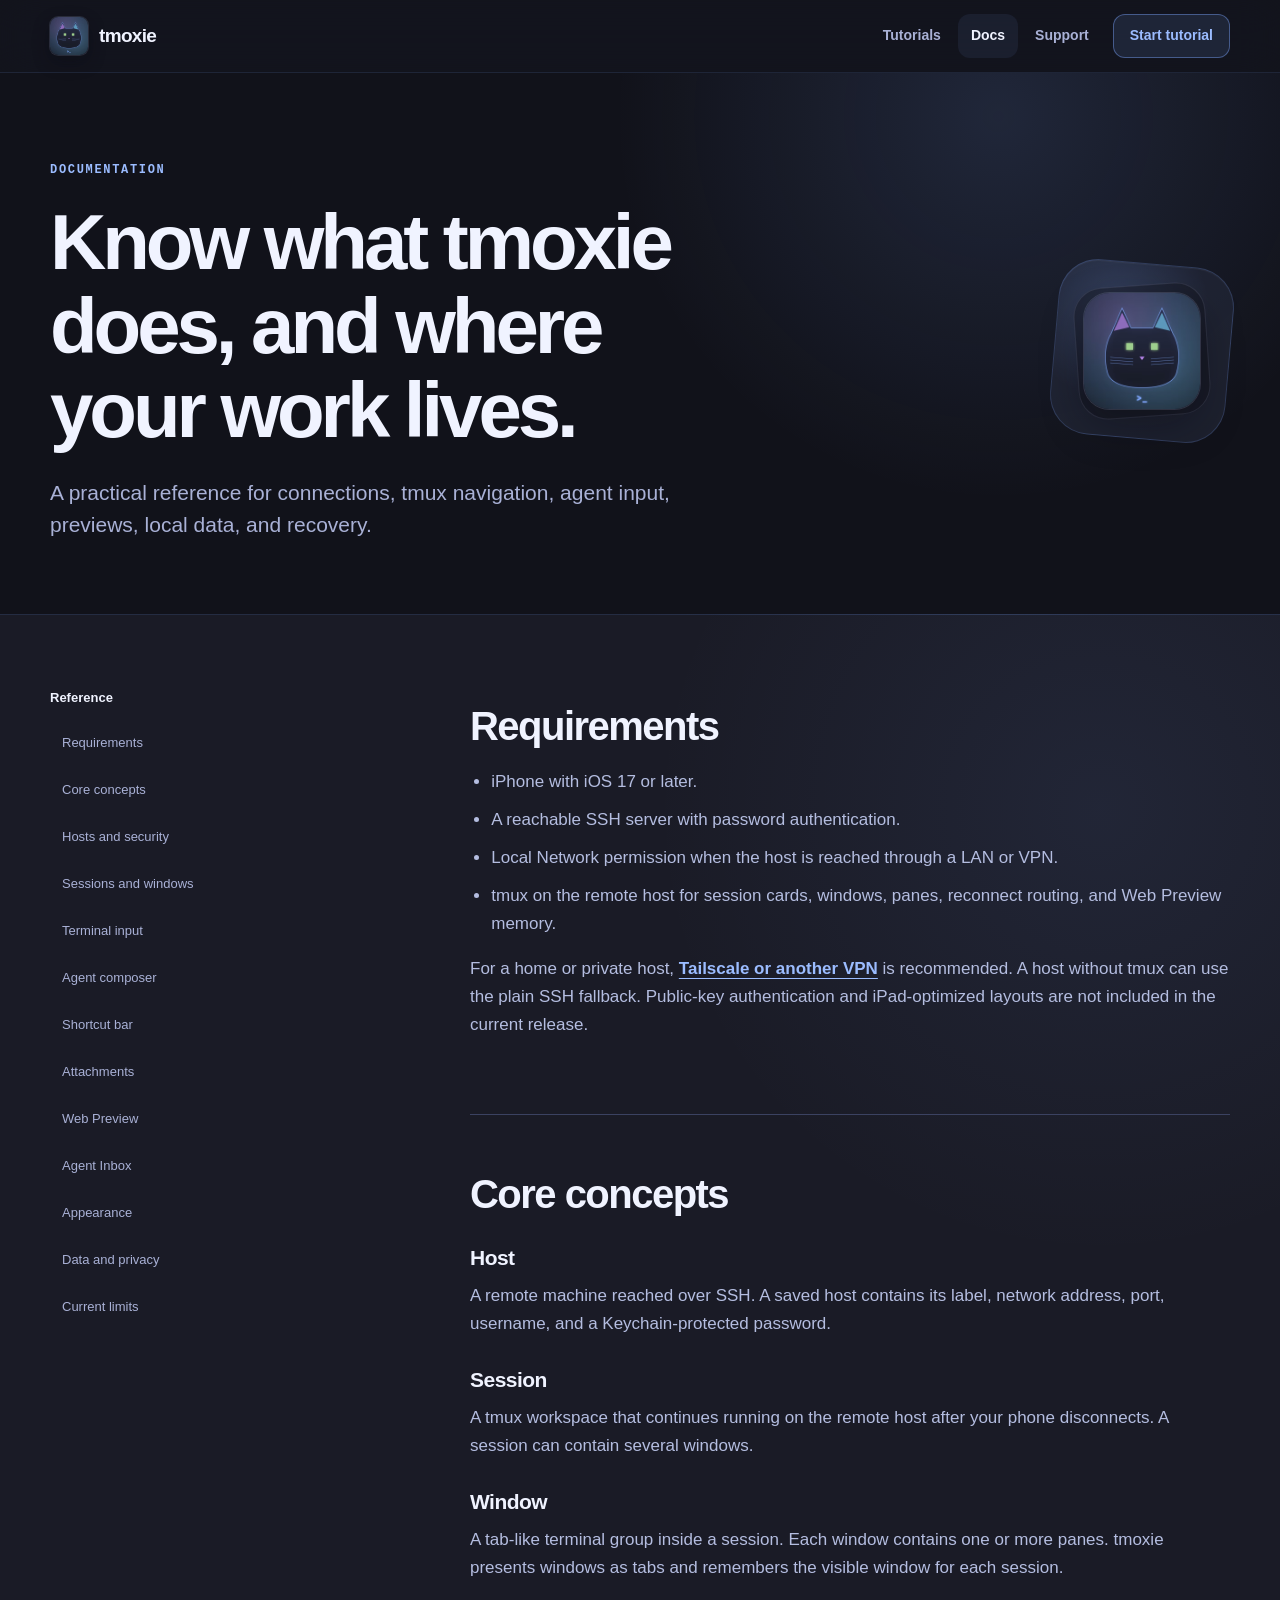
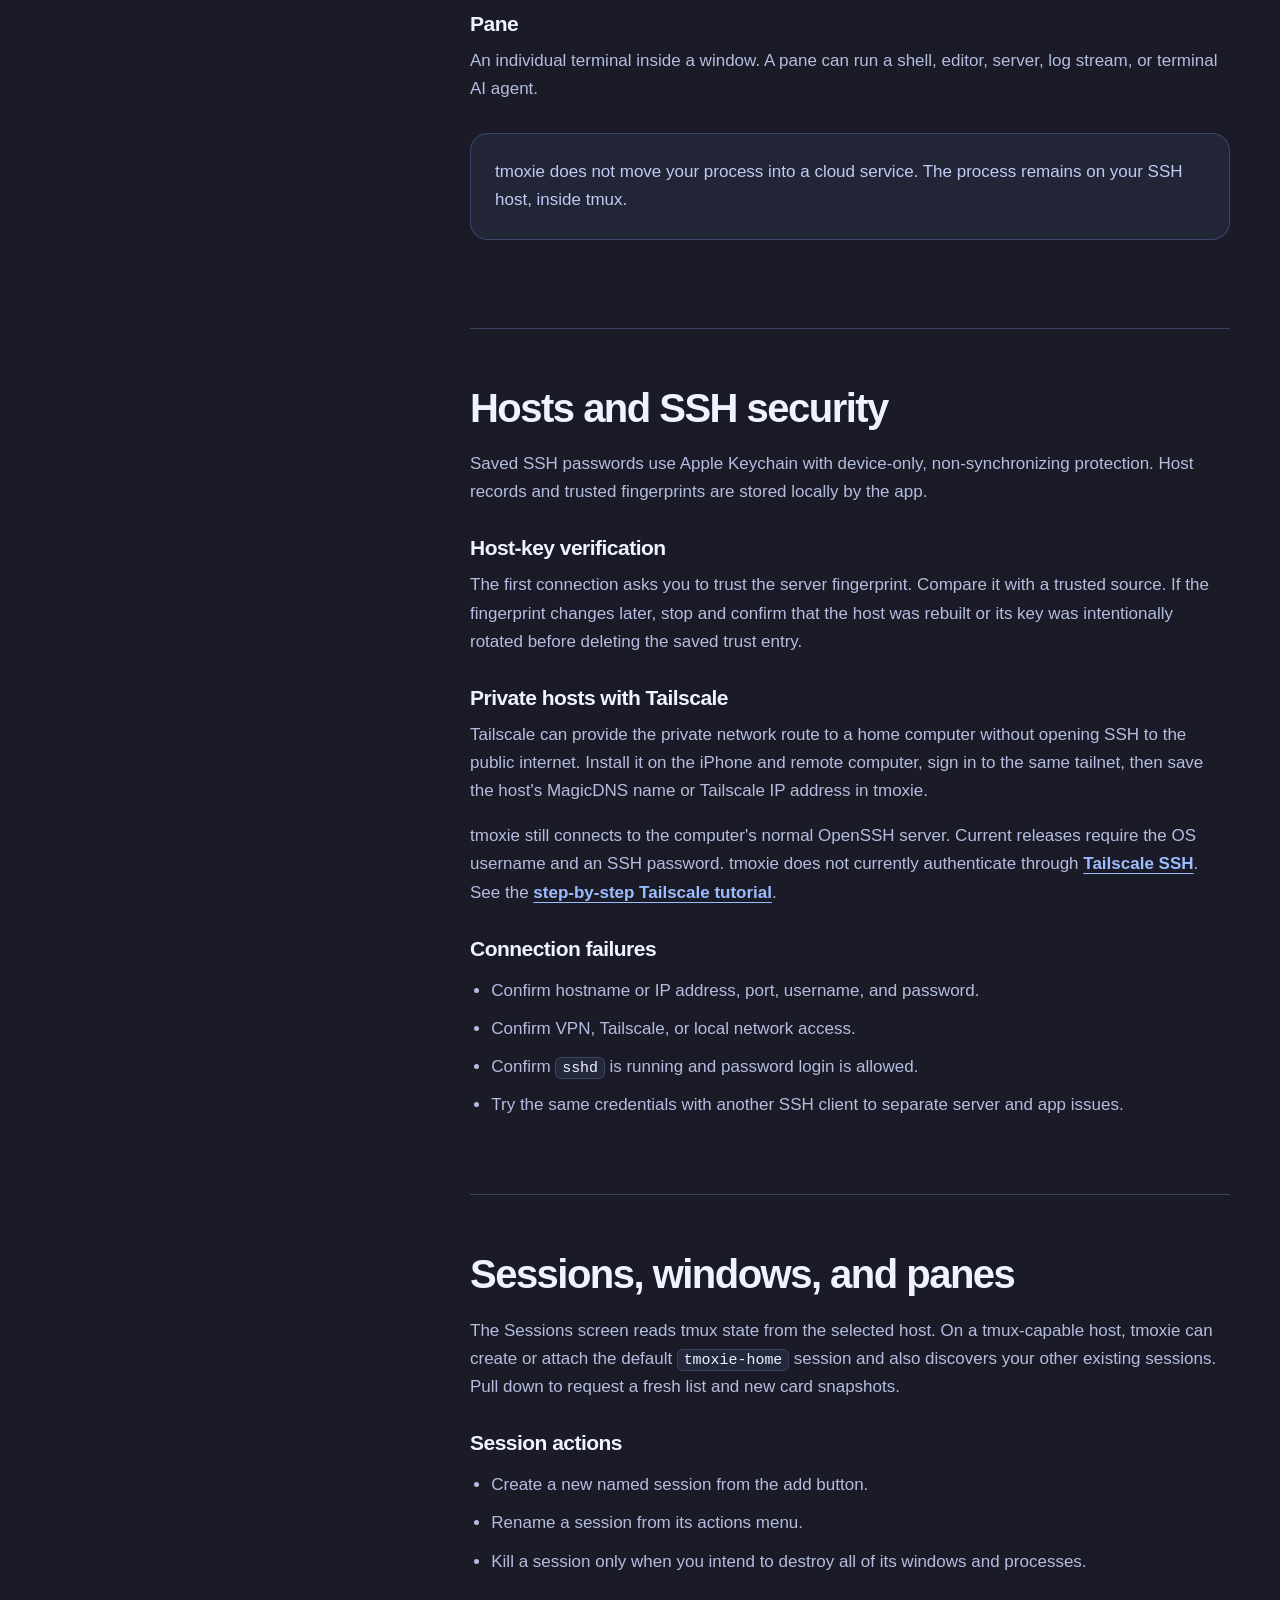
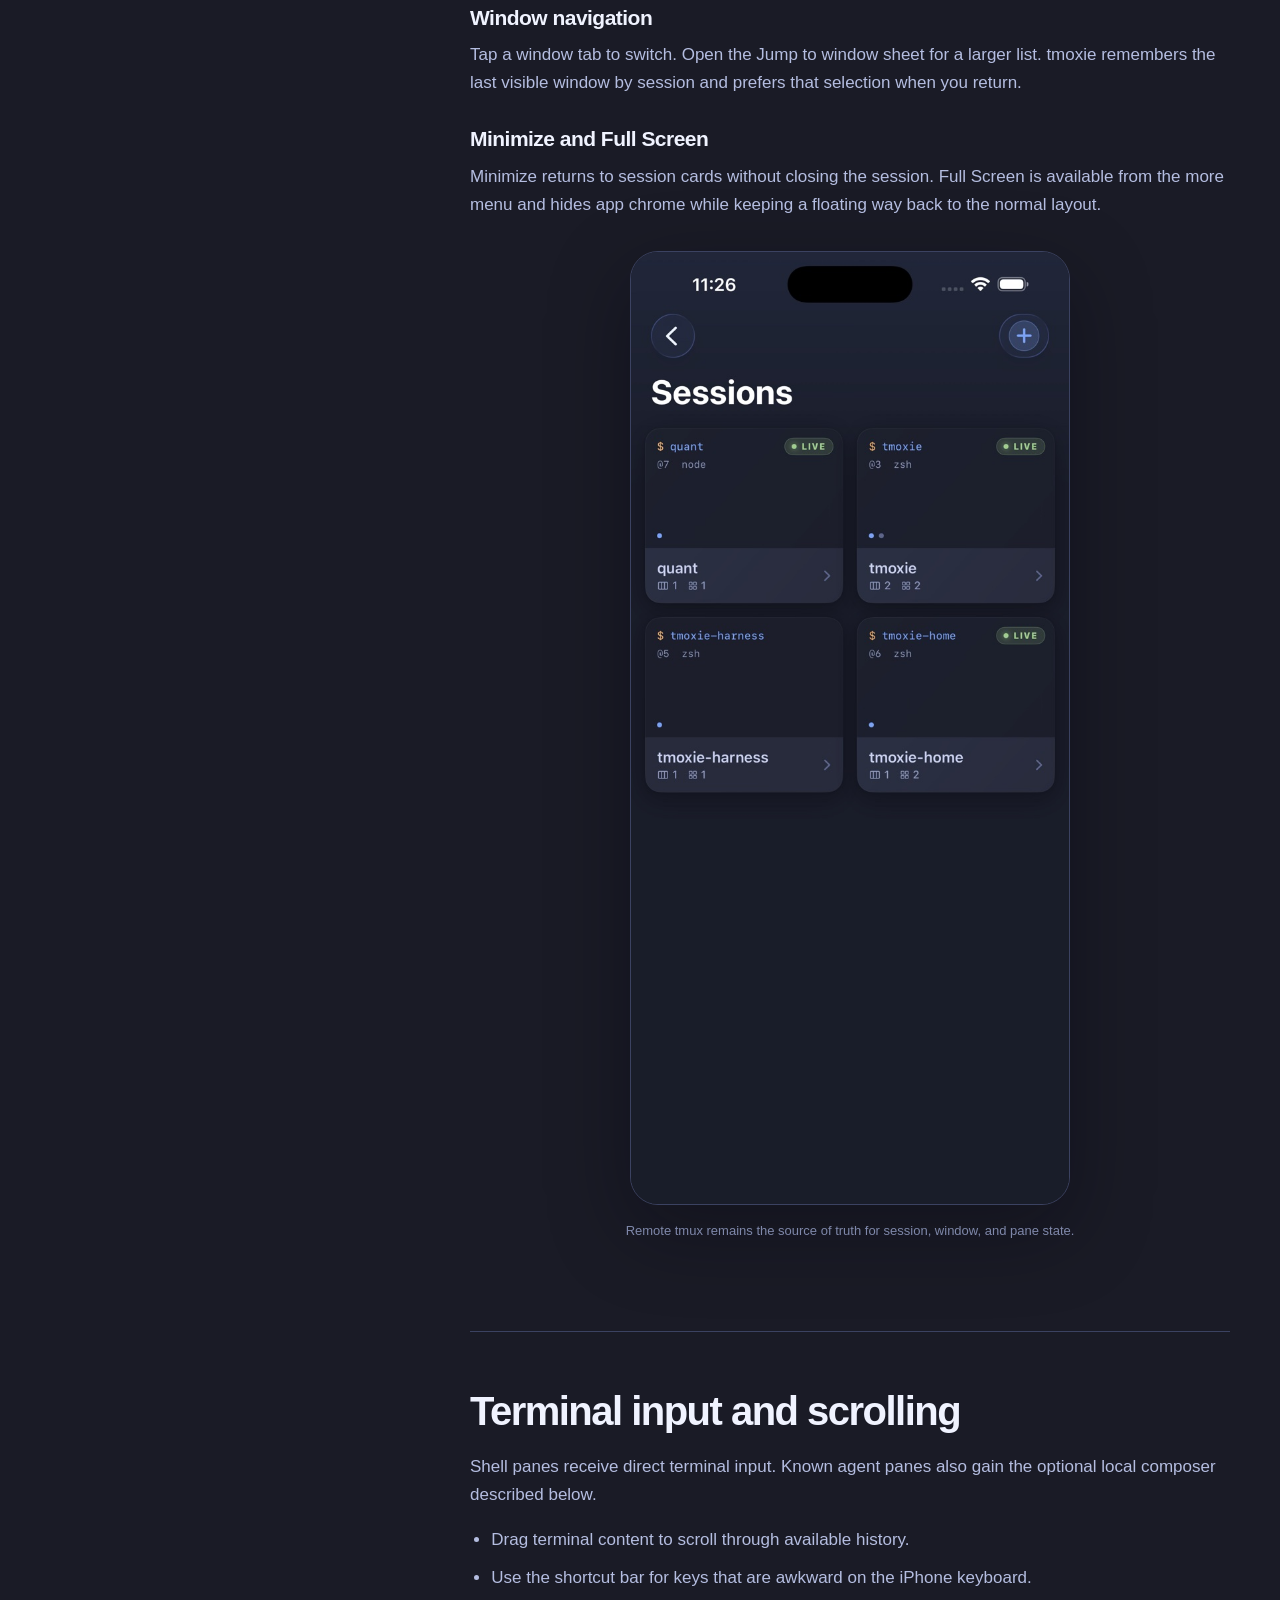
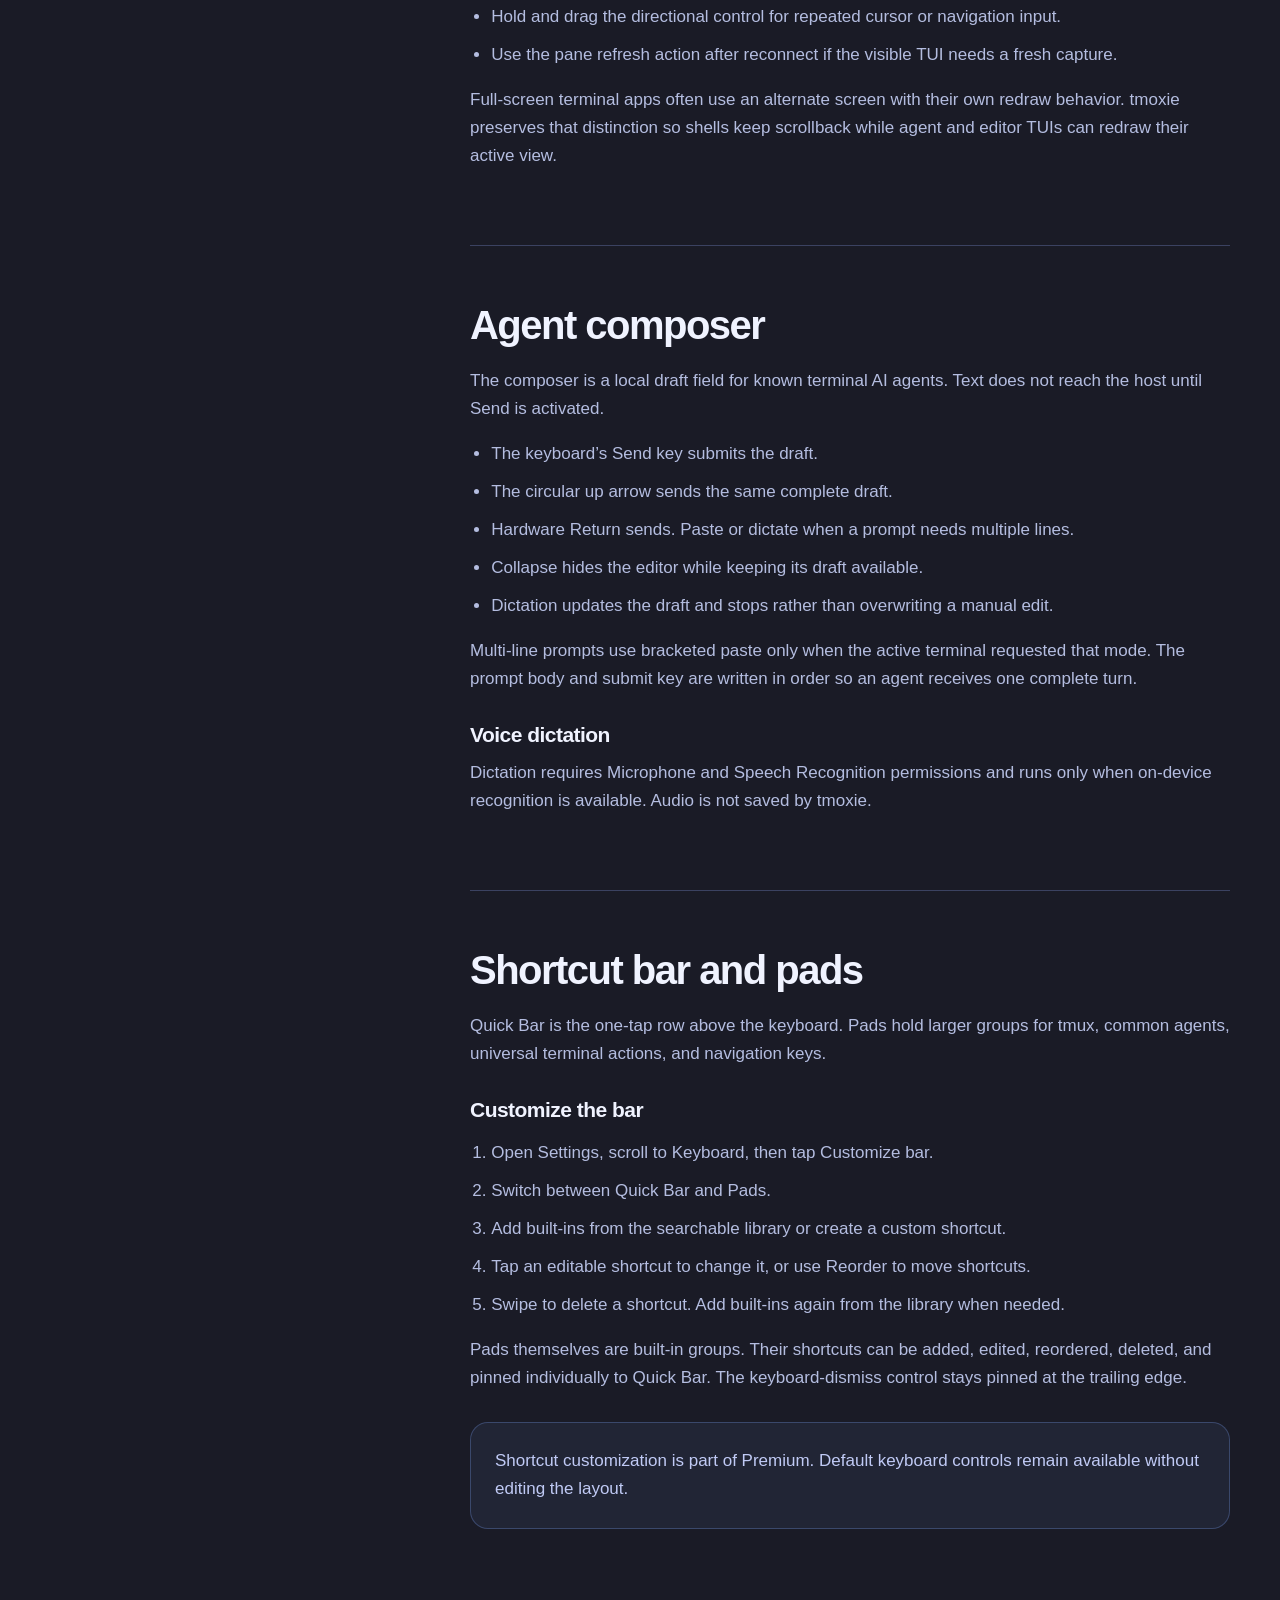
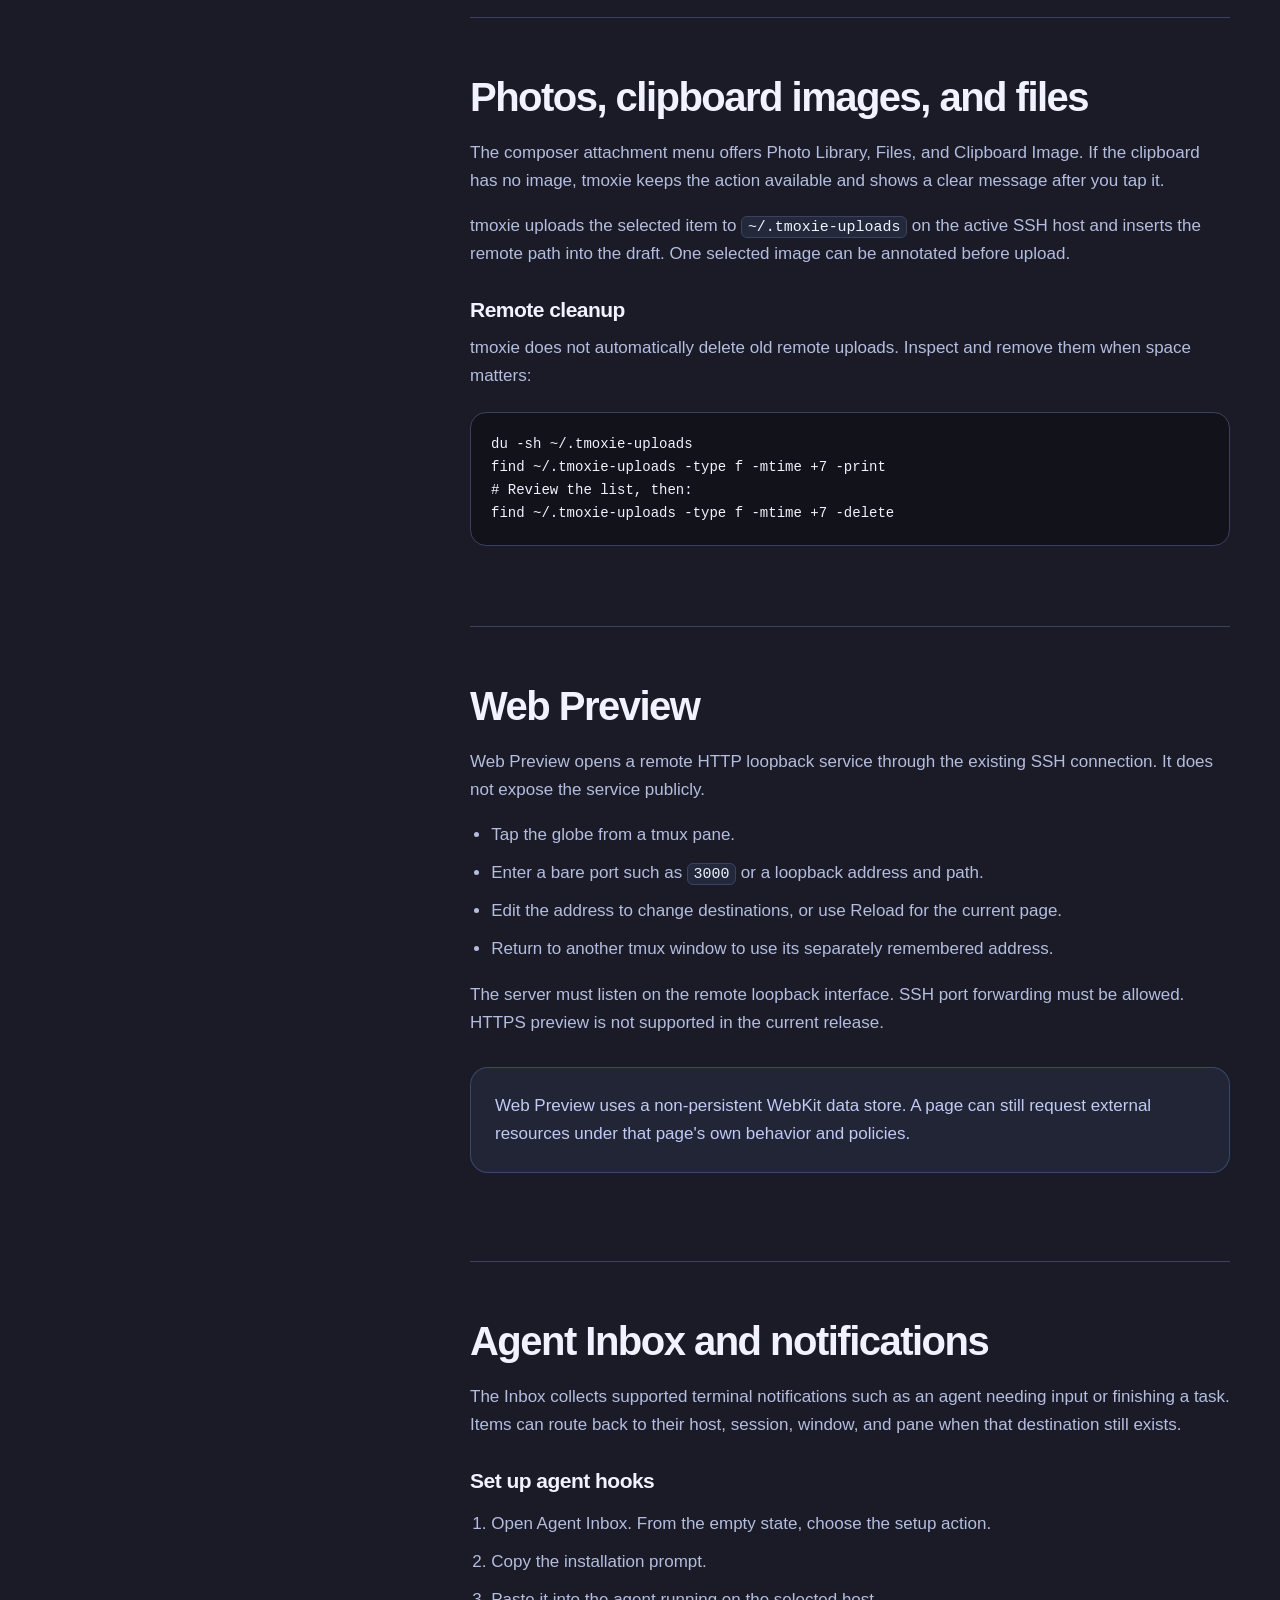
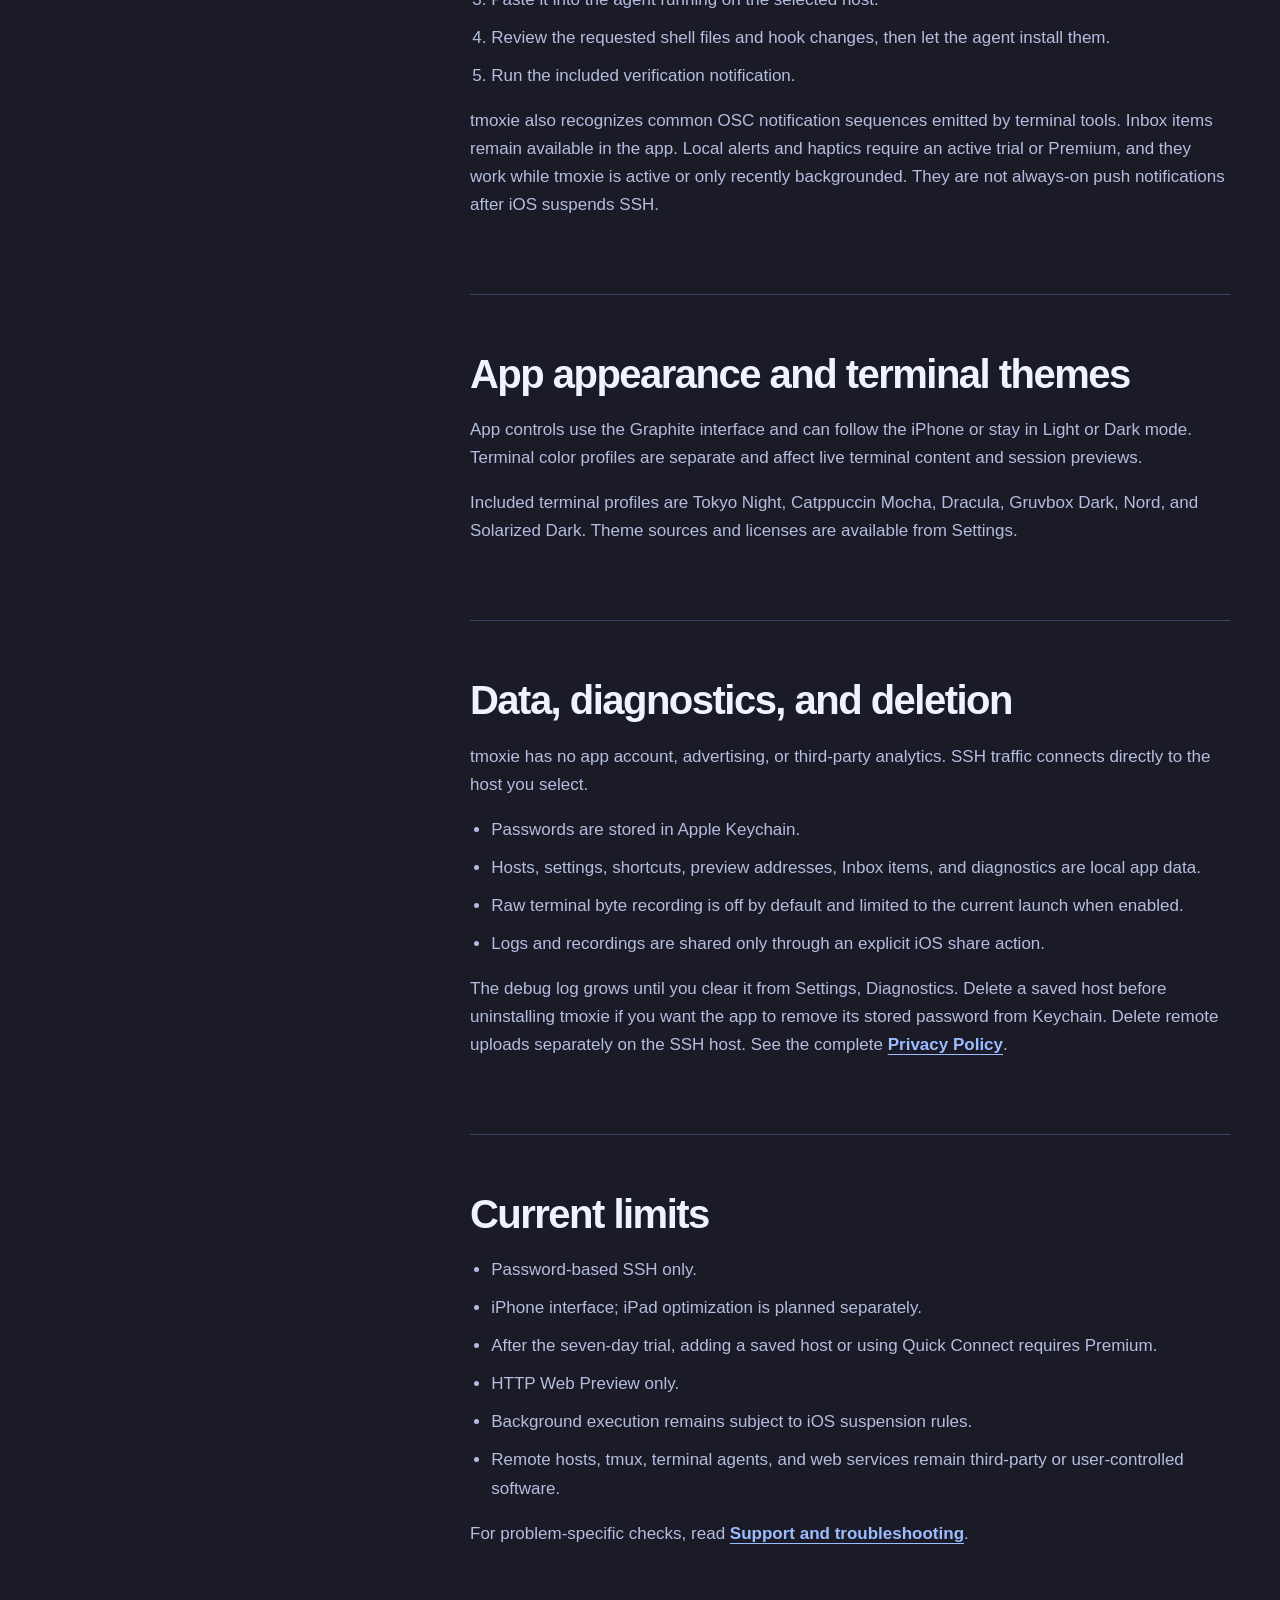
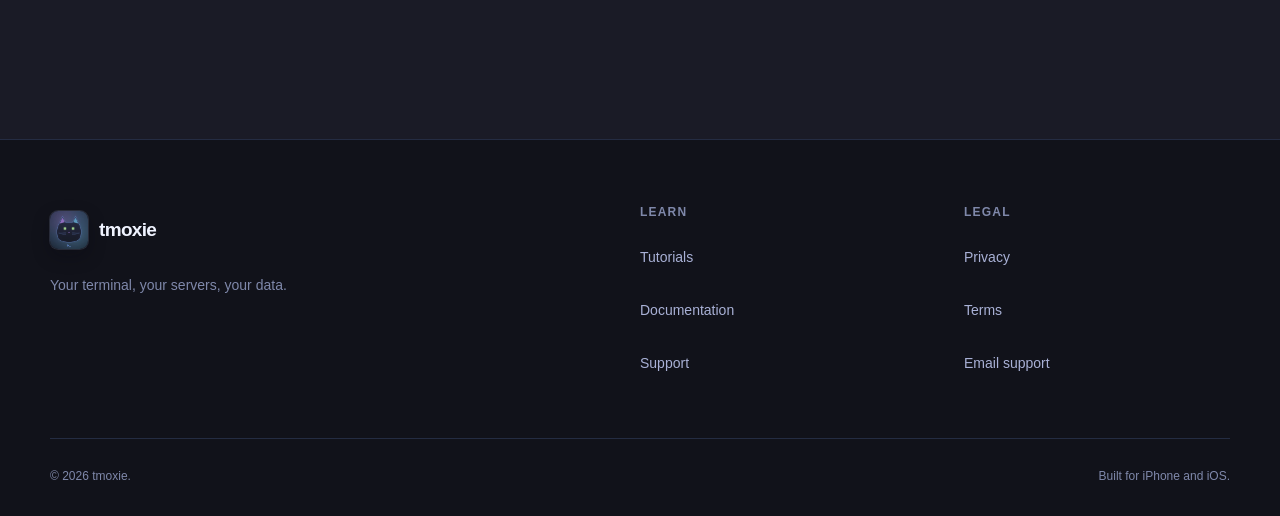
==== commit 384f3975: "Improve onboarding and composer layout" ====
--- a/docs/index.html
+++ b/docs/index.html
@@ -3,14 +3,14 @@
 <head>
   <meta charset="utf-8">
   <meta name="viewport" content="width=device-width, initial-scale=1">
-  <meta name="description" content="tmoxie documentation for SSH hosts, tmux sessions, terminal input, agent composer, shortcut bar, uploads, Web Preview, Inbox, and troubleshooting.">
+  <meta name="description" content="tmoxie documentation for SSH and Tailscale hosts, tmux sessions, terminal input, agent composer, shortcuts, uploads, and Web Preview.">
   <meta name="theme-color" content="#1a1b26">
   <meta name="robots" content="index, follow">
   <link rel="canonical" href="https://voidsteed.github.io/tmoxie-site/docs/">
   <meta property="og:type" content="article">
   <meta property="og:site_name" content="tmoxie">
   <meta property="og:title" content="tmoxie Documentation">
-  <meta property="og:description" content="Reference for SSH hosts, tmux sessions, agent workflows, shortcuts, uploads, Web Preview, and privacy.">
+  <meta property="og:description" content="Reference for SSH and Tailscale hosts, tmux sessions, agent workflows, shortcuts, uploads, Web Preview, and privacy.">
   <meta property="og:url" content="https://voidsteed.github.io/tmoxie-site/docs/">
   <meta property="og:image" content="https://voidsteed.github.io/tmoxie-site/assets/og-image.jpg">
   <meta property="og:image:alt" content="tmoxie app icon beside a remote terminal session">
@@ -84,7 +84,7 @@
             <li>Local Network permission when the host is reached through a LAN or VPN.</li>
             <li>tmux on the remote host for session cards, windows, panes, reconnect routing, and Web Preview memory.</li>
           </ul>
-          <p>A host without tmux can use the plain SSH fallback. Public-key authentication and iPad-optimized layouts are not included in the current 1.0 scope.</p>
+          <p>For a home or private host, <a href="../tutorials/#tailscale">Tailscale or another VPN</a> is recommended. A host without tmux can use the plain SSH fallback. Public-key authentication and iPad-optimized layouts are not included in the current release.</p>
         </section>
 
         <section id="concepts">
@@ -94,7 +94,7 @@
           <h3>Session</h3>
           <p>A tmux workspace that continues running on the remote host after your phone disconnects. A session can contain several windows.</p>
           <h3>Window</h3>
-          <p>A named tmux workspace inside a session. tmoxie presents windows as tabs and remembers the visible window for each session.</p>
+          <p>A tab-like terminal group inside a session. Each window contains one or more panes. tmoxie presents windows as tabs and remembers the visible window for each session.</p>
           <h3>Pane</h3>
           <p>An individual terminal inside a window. A pane can run a shell, editor, server, log stream, or terminal AI agent.</p>
           <div class="callout"><p>tmoxie does not move your process into a cloud service. The process remains on your SSH host, inside tmux.</p></div>
@@ -105,6 +105,9 @@
           <p>Saved SSH passwords use Apple Keychain with device-only, non-synchronizing protection. Host records and trusted fingerprints are stored locally by the app.</p>
           <h3>Host-key verification</h3>
           <p>The first connection asks you to trust the server fingerprint. Compare it with a trusted source. If the fingerprint changes later, stop and confirm that the host was rebuilt or its key was intentionally rotated before deleting the saved trust entry.</p>
+          <h3>Private hosts with Tailscale</h3>
+          <p>Tailscale can provide the private network route to a home computer without opening SSH to the public internet. Install it on the iPhone and remote computer, sign in to the same tailnet, then save the host's MagicDNS name or Tailscale IP address in tmoxie.</p>
+          <p>tmoxie still connects to the computer's normal OpenSSH server. Current releases require the OS username and an SSH password. tmoxie does not currently authenticate through <a href="https://tailscale.com/docs/features/tailscale-ssh">Tailscale SSH</a>. See the <a href="../tutorials/#tailscale">step-by-step Tailscale tutorial</a>.</p>
           <h3>Connection failures</h3>
           <ul>
             <li>Confirm hostname or IP address, port, username, and password.</li>
@@ -116,7 +119,7 @@
 
         <section id="sessions">
           <h2>Sessions, windows, and panes</h2>
-          <p>The Sessions screen reads tmux state from the selected host. Pull down to request a fresh list and new card snapshots.</p>
+          <p>The Sessions screen reads tmux state from the selected host. On a tmux-capable host, tmoxie can create or attach the default <code>tmoxie-home</code> session and also discovers your other existing sessions. Pull down to request a fresh list and new card snapshots.</p>
           <h3>Session actions</h3>
           <ul>
             <li>Create a new named session from the add button.</li>
@@ -125,8 +128,8 @@
           </ul>
           <h3>Window navigation</h3>
           <p>Tap a window tab to switch. Open the Jump to window sheet for a larger list. tmoxie remembers the last visible window by session and prefers that selection when you return.</p>
-          <h3>Minimize and maximize</h3>
-          <p>Minimize returns to session cards without closing the session. Maximize expands the working pane while keeping a visible way back to the full layout.</p>
+          <h3>Minimize and Full Screen</h3>
+          <p>Minimize returns to session cards without closing the session. Full Screen is available from the more menu and hides app chrome while keeping a floating way back to the normal layout.</p>
           <figure class="doc-figure">
             <img src="../assets/screens/panes.jpg" width="660" height="1434" loading="lazy" alt="Multiple tmux panes presented in tmoxie">
             <figcaption>Remote tmux remains the source of truth for session, window, and pane state.</figcaption>
--- a/assets/styles.css
+++ b/assets/styles.css
@@ -128,6 +128,7 @@
 
 code,
 pre,
+kbd,
 .eyebrow,
 .feature-kicker,
 .path-number,
@@ -164,6 +165,22 @@
   border: 0;
   background: transparent;
   font-size: inherit;
+}
+
+kbd {
+  display: inline-block;
+  min-width: 2em;
+  padding: 0.18em 0.5em;
+  border: 1px solid var(--line);
+  border-bottom-color: rgba(122, 162, 247, 0.52);
+  border-radius: 7px;
+  background: var(--surface-soft);
+  color: var(--text-strong);
+  font-size: 0.82em;
+  font-weight: 700;
+  line-height: 1.3;
+  text-align: center;
+  box-shadow: 0 2px 0 rgba(5, 7, 15, 0.46);
 }
 
 .shell {
@@ -754,14 +771,23 @@
 .feature-agent {
   grid-column: span 5;
   min-height: 600px;
+  display: flex;
+  flex-direction: column;
   background: var(--bg-deep);
+}
+
+.feature-agent-media {
+  position: relative;
+  min-height: 220px;
+  flex: 1;
+  overflow: hidden;
 }
 
 .feature-agent img {
   position: absolute;
   width: 66%;
+  top: 24px;
   right: -2%;
-  bottom: -38%;
 }
 
 .feature-agent .feature-copy {
@@ -1317,6 +1343,176 @@
 
 .tutorial-card p:last-child {
   margin-bottom: 0;
+}
+
+.audience-paths .tutorial-card:first-child {
+  background:
+    linear-gradient(135deg, rgba(122, 162, 247, 0.1), transparent 70%),
+    var(--surface);
+}
+
+.audience-paths .tutorial-card:last-child {
+  background:
+    linear-gradient(135deg, rgba(158, 206, 106, 0.07), transparent 70%),
+    var(--surface);
+}
+
+.install-grid {
+  margin: 30px 0;
+  display: grid;
+  grid-template-columns: repeat(2, minmax(0, 1fr));
+  column-gap: 30px;
+}
+
+.install-option {
+  padding: 18px 0 20px;
+  border-top: 1px solid var(--line-soft);
+}
+
+.install-option h3 {
+  margin: 0 0 13px;
+  font-size: 18px;
+}
+
+.install-option pre {
+  height: calc(100% - 31px);
+  margin: 0;
+}
+
+.command-reference {
+  margin: 30px 0;
+}
+
+.command-reference > div {
+  padding: 17px 0;
+  display: grid;
+  grid-template-columns: minmax(235px, 0.85fr) minmax(0, 1.15fr);
+  align-items: baseline;
+  gap: 24px;
+  border-top: 1px solid var(--line-soft);
+}
+
+.command-reference dt,
+.command-reference dd {
+  margin: 0;
+}
+
+.command-reference dd {
+  color: #b4bde0;
+}
+
+.table-scroll {
+  margin: 28px 0 34px;
+  overflow-x: auto;
+  border: 1px solid var(--line-soft);
+  border-radius: 16px;
+  background: rgba(17, 18, 26, 0.5);
+  -webkit-overflow-scrolling: touch;
+}
+
+.table-scroll:focus-visible {
+  outline: 3px solid var(--accent);
+  outline-offset: 4px;
+}
+
+.survival-table {
+  width: 100%;
+  min-width: 650px;
+  border-collapse: collapse;
+  font-size: 14px;
+  line-height: 1.5;
+}
+
+.survival-table th,
+.survival-table td {
+  padding: 15px 17px;
+  border-bottom: 1px solid var(--line-soft);
+  text-align: left;
+  vertical-align: top;
+}
+
+.survival-table tr:last-child td {
+  border-bottom: 0;
+}
+
+.survival-table th {
+  background: rgba(122, 162, 247, 0.075);
+  color: var(--text-strong);
+  font-size: 12px;
+  letter-spacing: 0.02em;
+}
+
+.survival-table td {
+  color: #b4bde0;
+}
+
+.survival-table td:first-child {
+  color: var(--text-strong);
+  font-weight: 650;
+}
+
+.status-yes {
+  color: #9ece6a;
+}
+
+.status-no {
+  color: #e0af68;
+}
+
+.connection-path {
+  margin: 34px 0;
+  padding: 0;
+  display: grid;
+  grid-template-columns: repeat(4, minmax(0, 1fr));
+  gap: 14px;
+  list-style: none;
+}
+
+.article .connection-path {
+  padding-left: 0;
+}
+
+.article .connection-path li + li {
+  margin-top: 0;
+}
+
+.connection-path li {
+  position: relative;
+  min-height: 132px;
+  padding: 18px;
+  display: flex;
+  flex-direction: column;
+  justify-content: space-between;
+  gap: 22px;
+  border: 1px solid var(--line-soft);
+  border-radius: 16px;
+  background: rgba(122, 162, 247, 0.055);
+}
+
+.connection-path li:not(:last-child)::after {
+  content: "→";
+  position: absolute;
+  top: 50%;
+  right: -13px;
+  z-index: 1;
+  padding: 0 3px;
+  background: var(--bg);
+  color: var(--accent);
+  font-size: 17px;
+  line-height: 1;
+  transform: translateY(-50%);
+}
+
+.connection-path strong {
+  color: var(--text-strong);
+  font-size: 16px;
+  line-height: 1.3;
+}
+
+.connection-path span {
+  color: var(--muted);
+  font-size: 13px;
+  line-height: 1.45;
 }
 
 .doc-figure {
@@ -1870,6 +2066,29 @@
     grid-template-columns: 1fr;
   }
 
+  .install-grid,
+  .connection-path {
+    grid-template-columns: 1fr;
+  }
+
+  .connection-path li {
+    min-height: 0;
+    gap: 8px;
+  }
+
+  .connection-path li:not(:last-child)::after {
+    content: "↓";
+    top: auto;
+    right: 50%;
+    bottom: -12px;
+    transform: translateX(50%);
+  }
+
+  .command-reference > div {
+    grid-template-columns: 1fr;
+    gap: 8px;
+  }
+
   .legal {
     padding-block: 62px 84px;
   }
@@ -1955,6 +2174,10 @@
   .hero-inner > * {
     opacity: 1;
   }
+
+  .feature:hover img {
+    transform: none;
+  }
 }
 
 @media print {
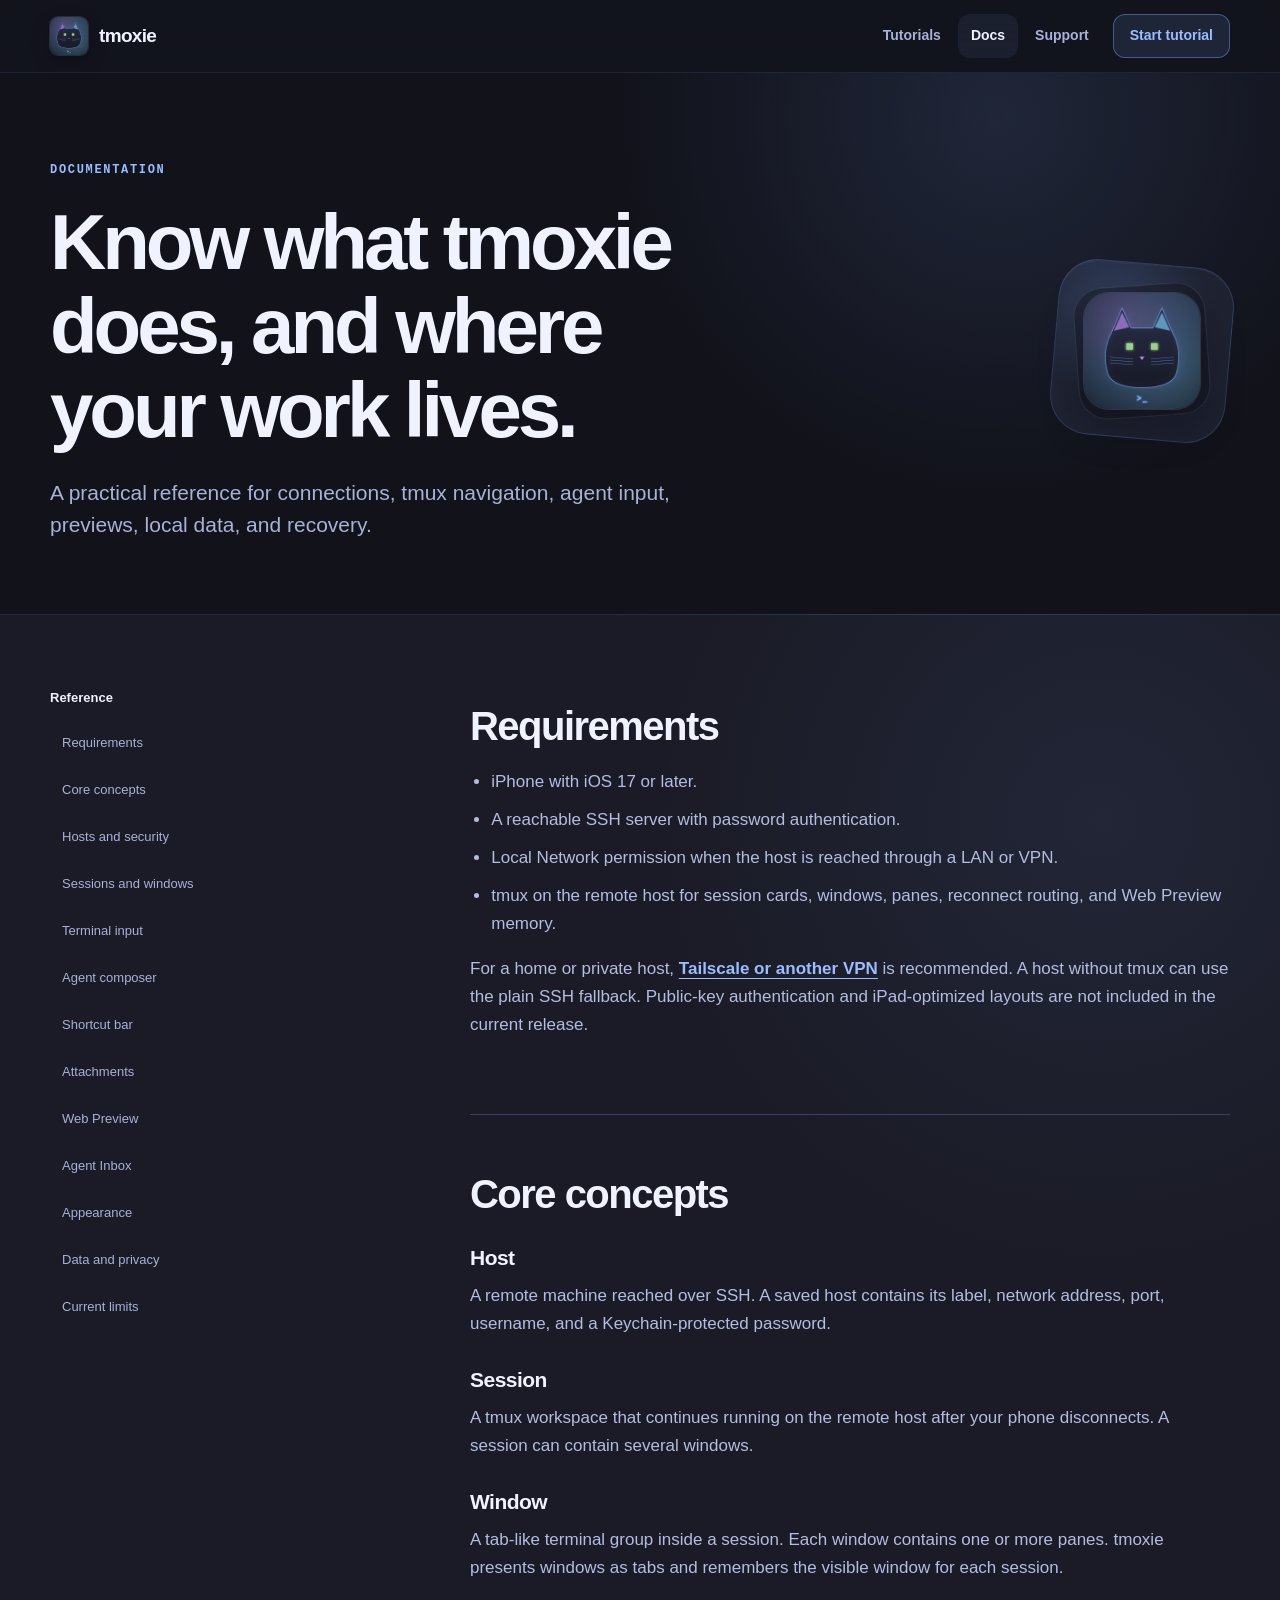
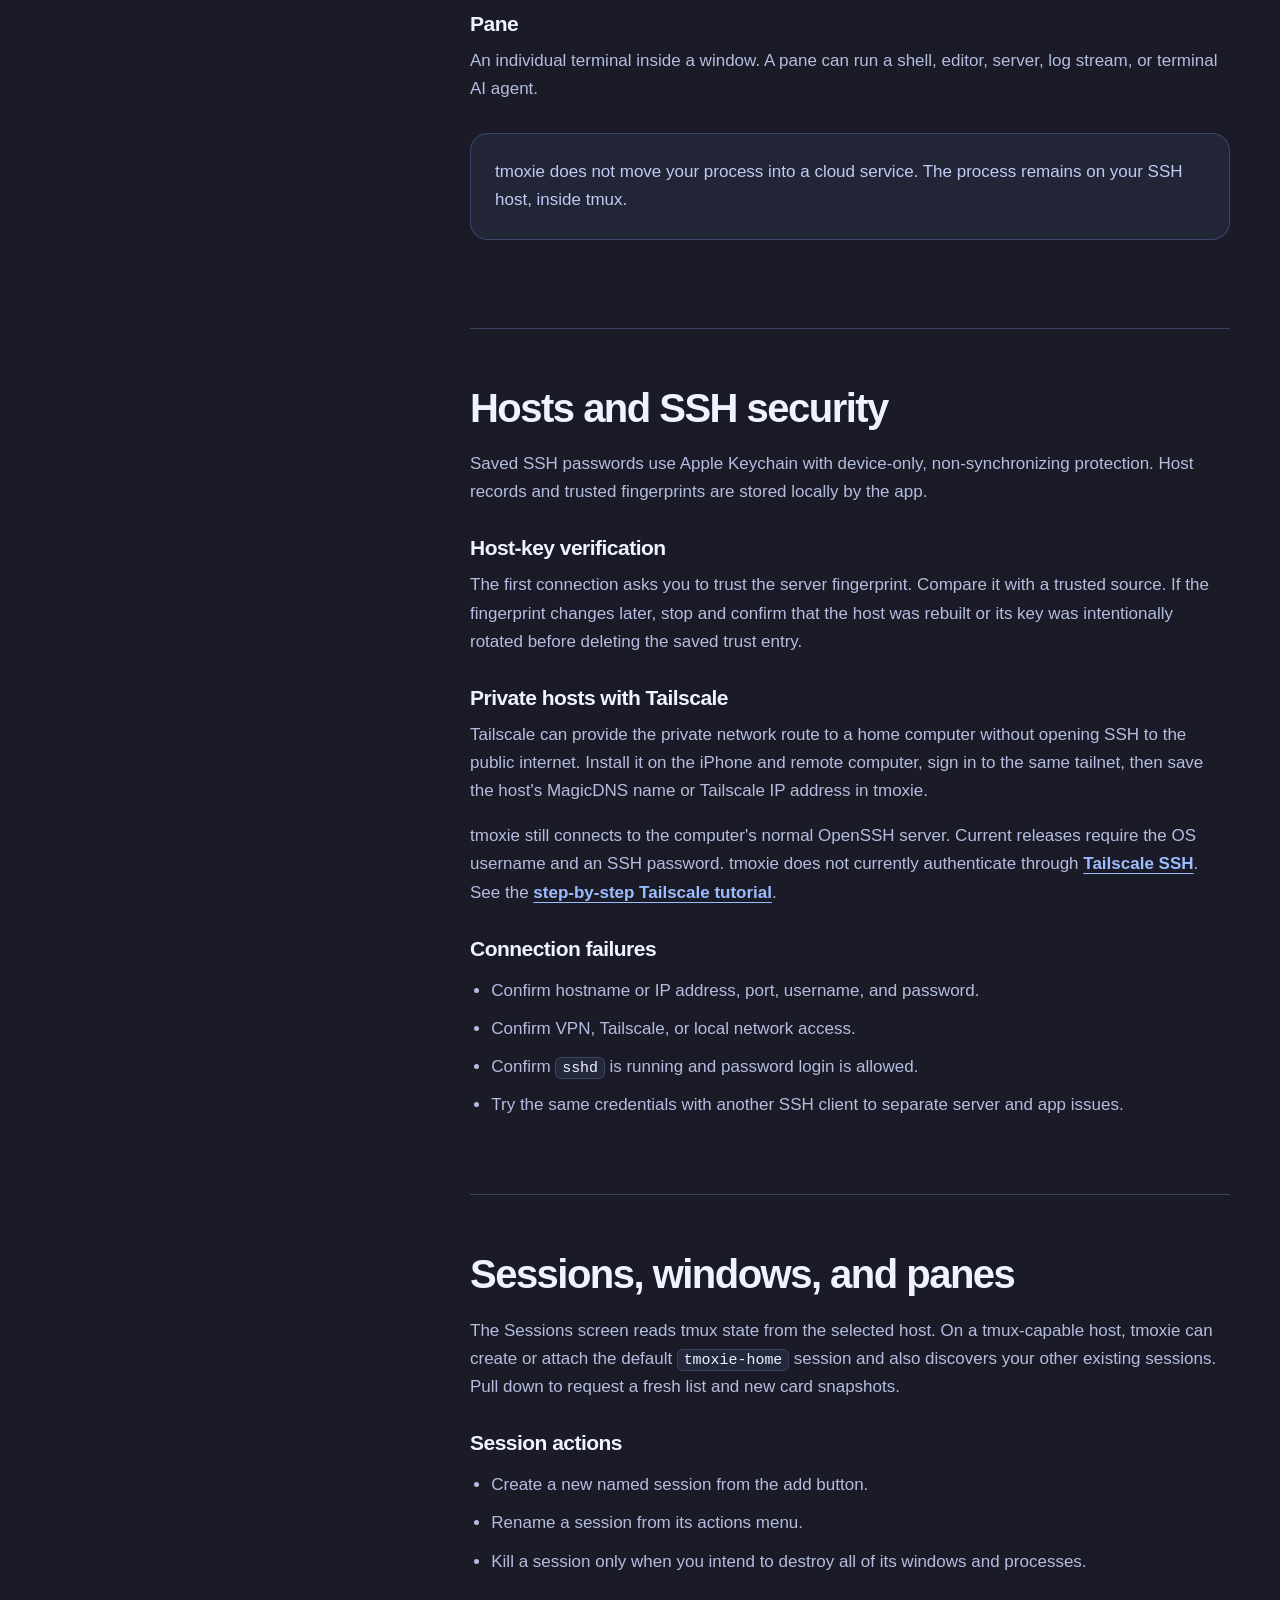
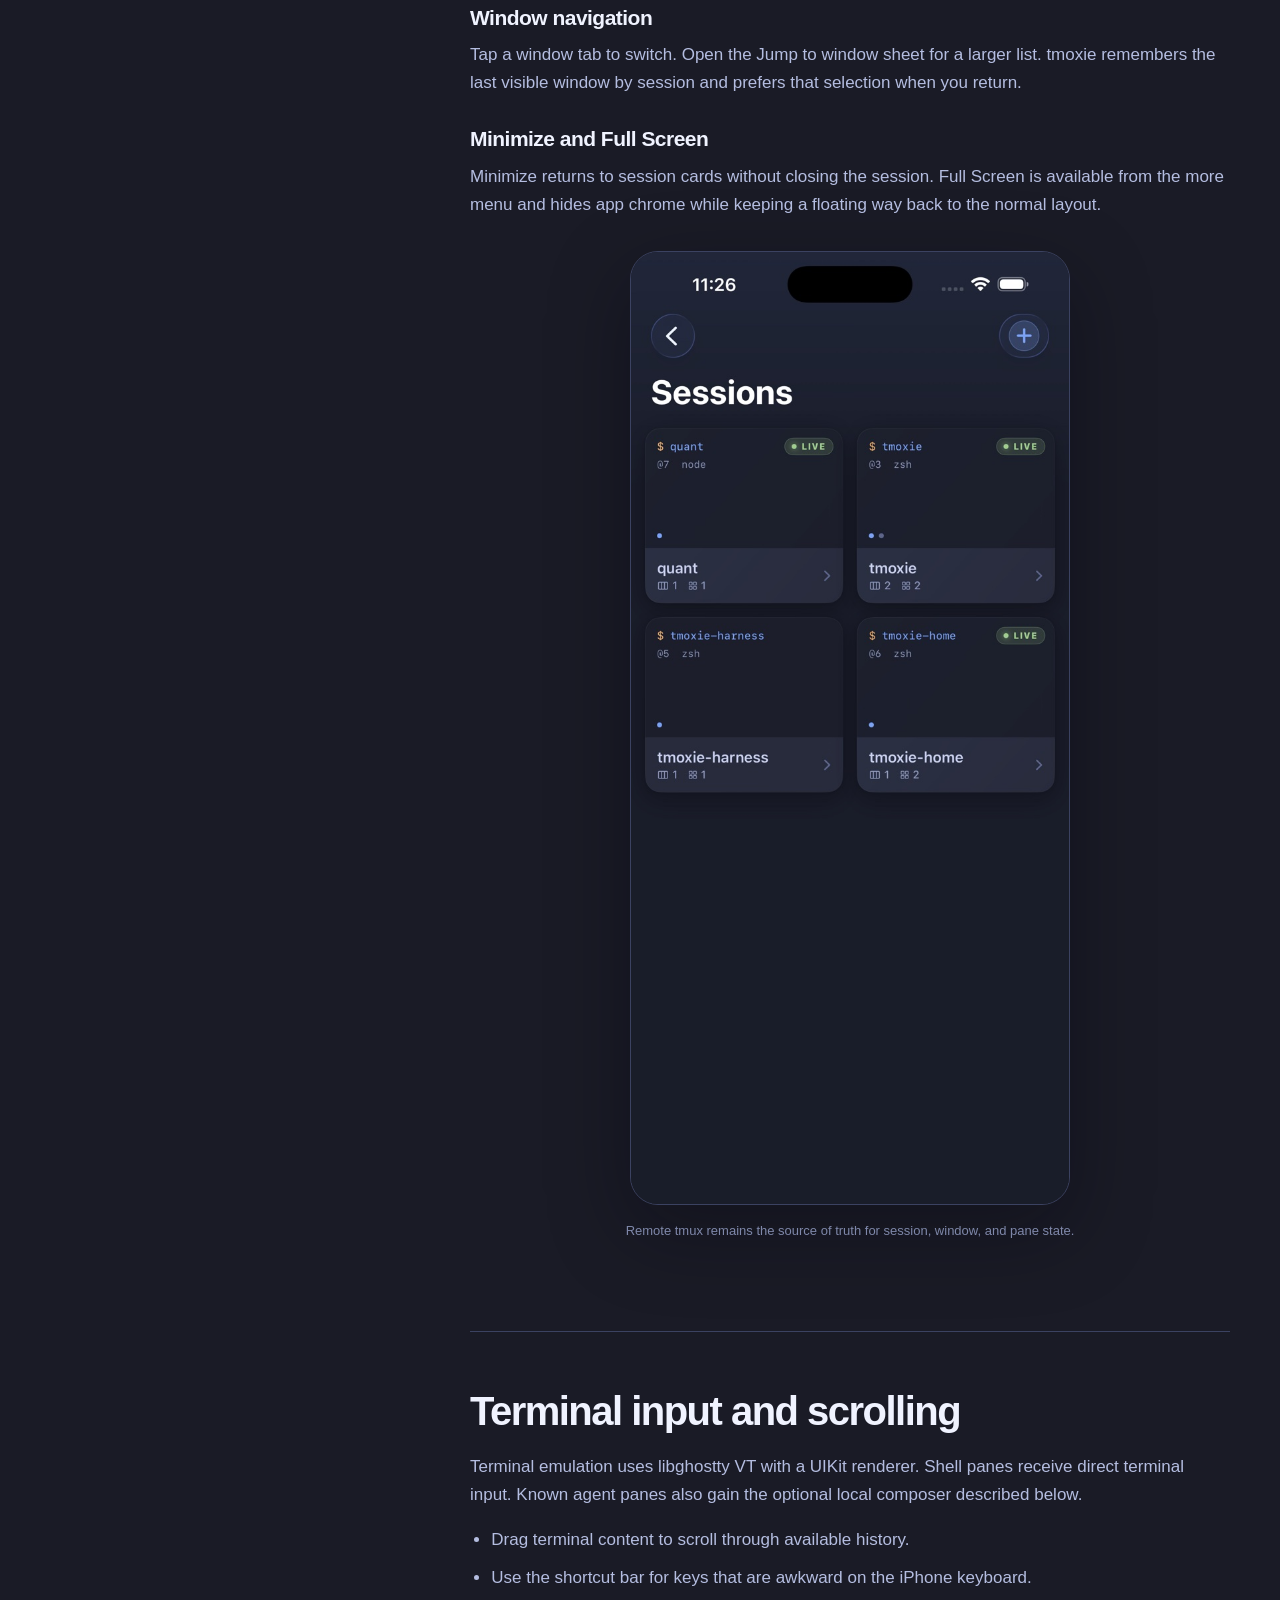
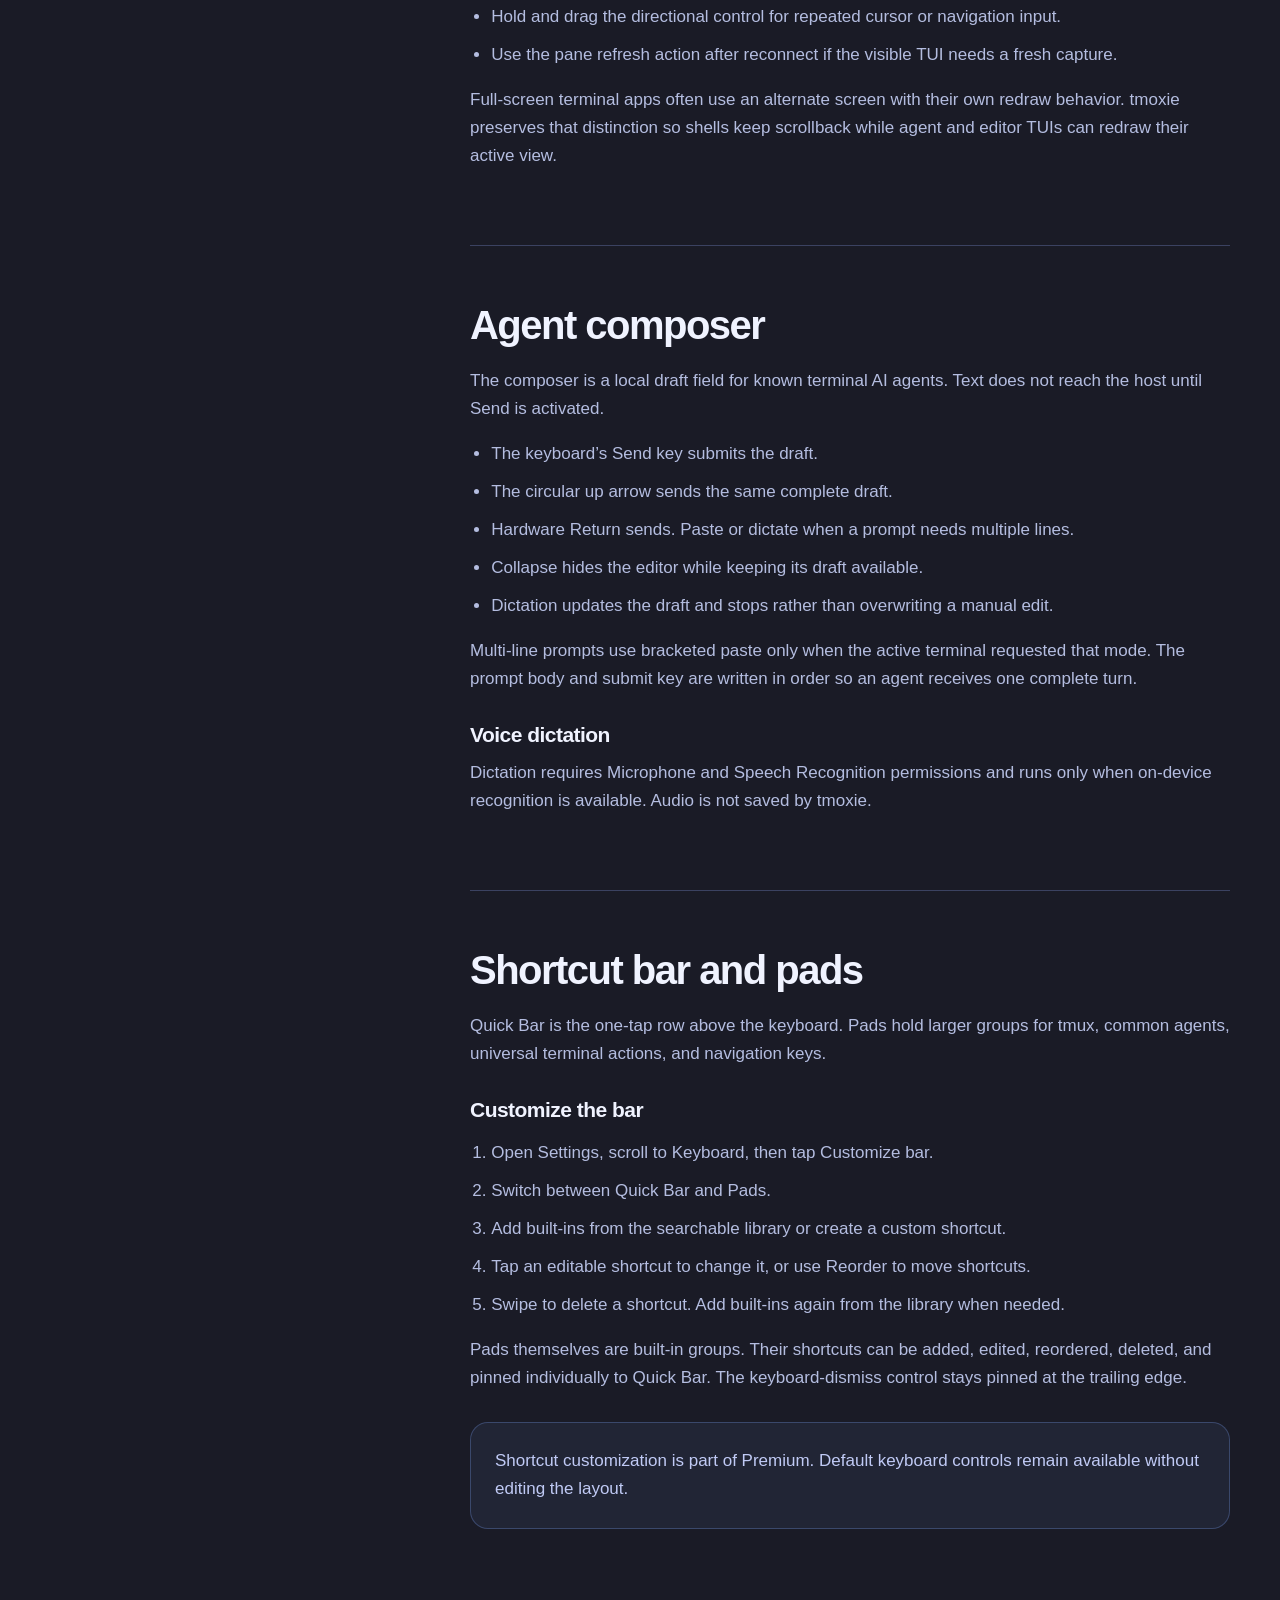
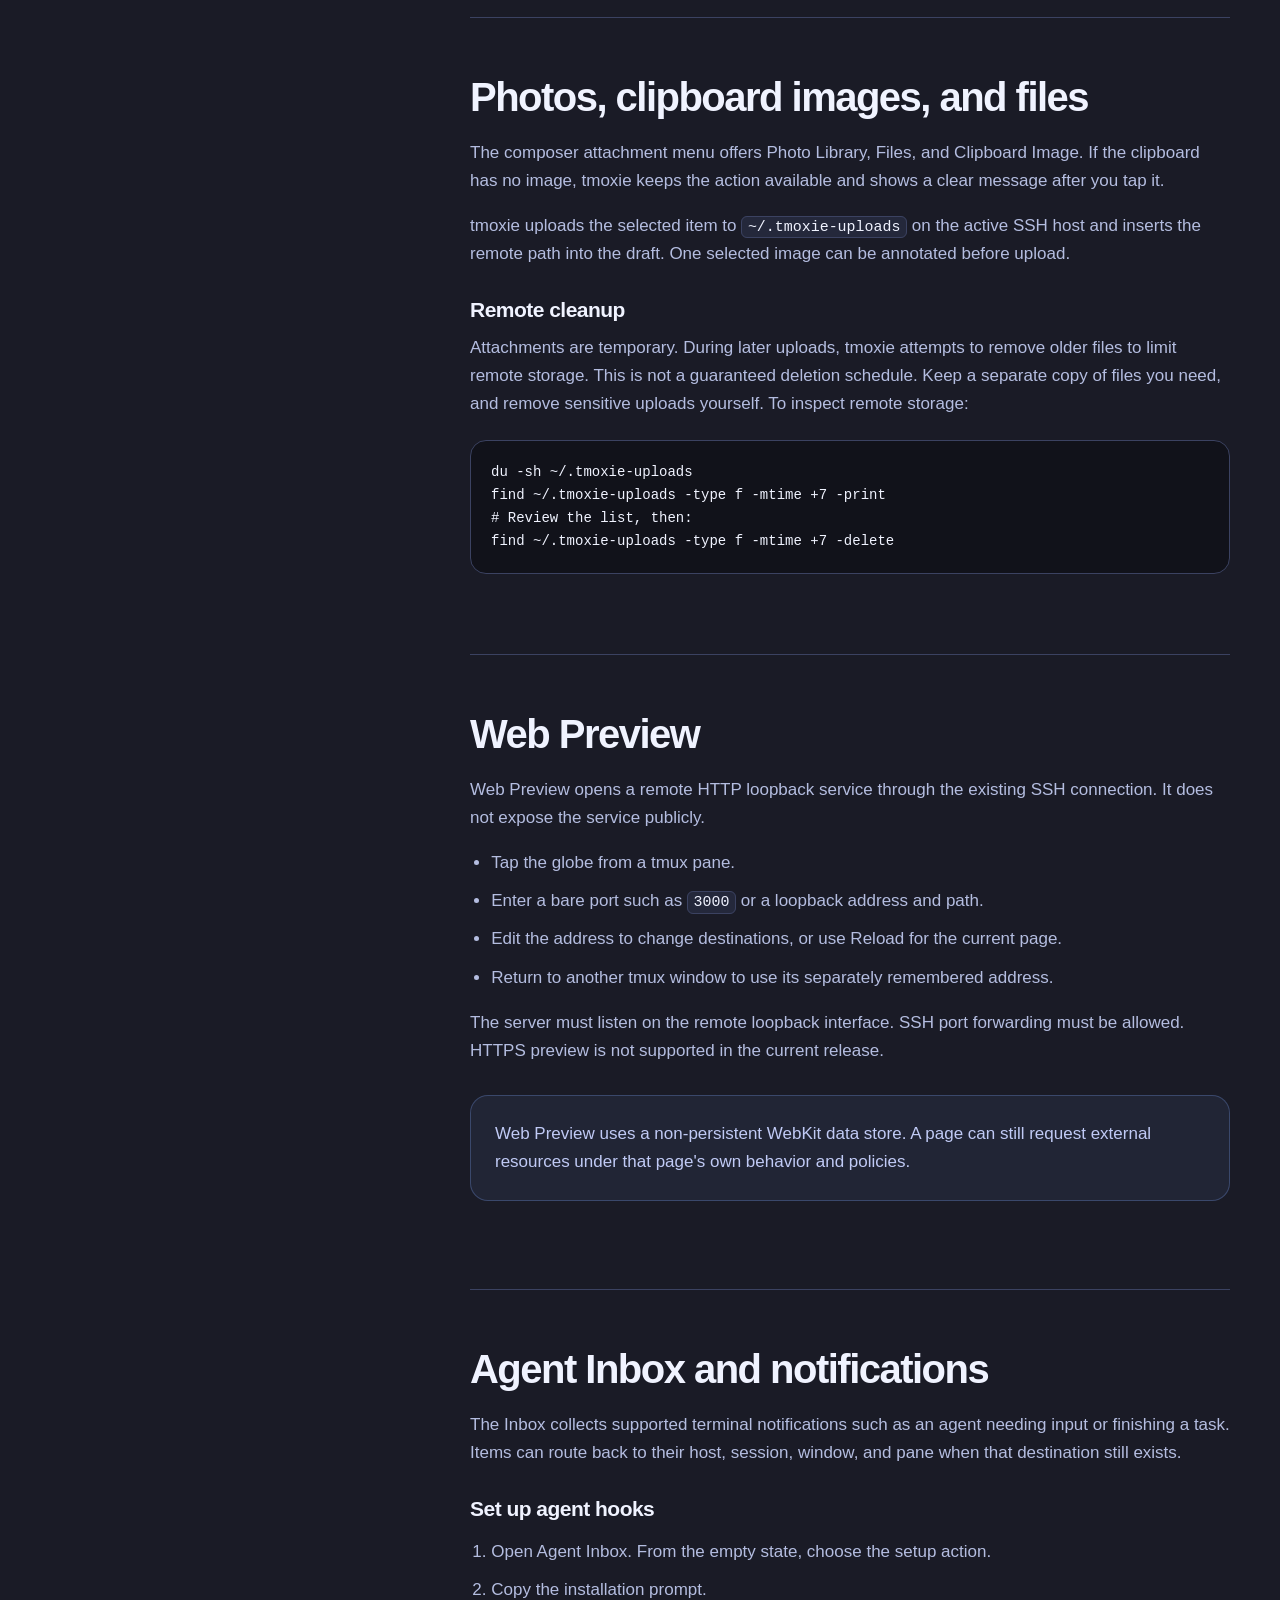
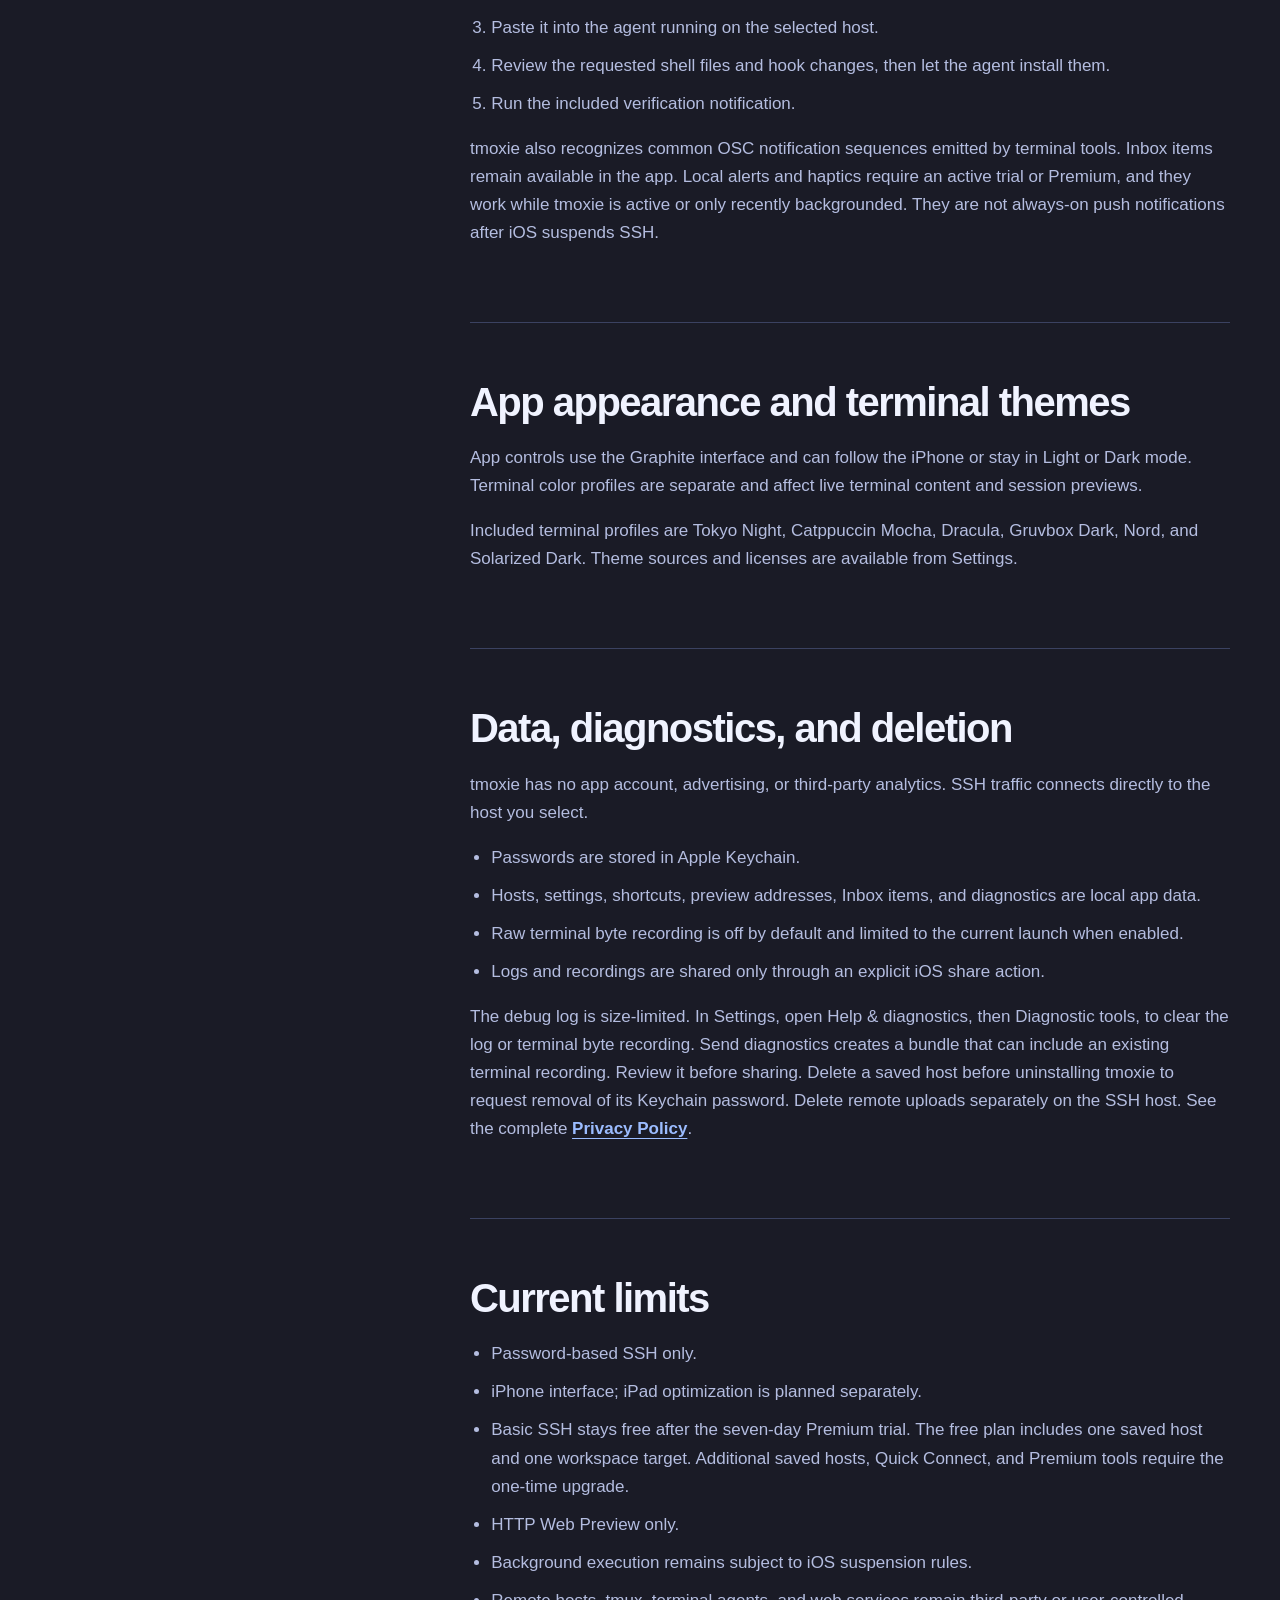
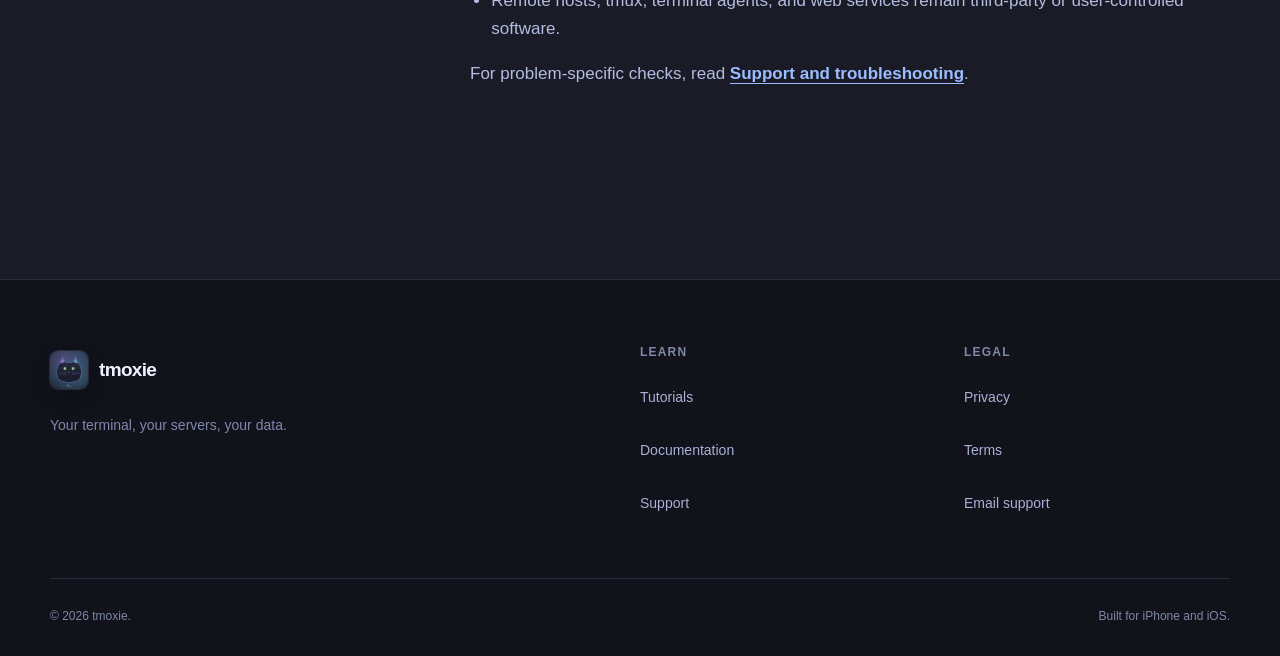
==== commit 0bb58b9e: "Clarify current privacy, purchases, and support guidance" ====
--- a/docs/index.html
+++ b/docs/index.html
@@ -138,7 +138,7 @@
 
         <section id="terminal">
           <h2>Terminal input and scrolling</h2>
-          <p>Shell panes receive direct terminal input. Known agent panes also gain the optional local composer described below.</p>
+          <p>Terminal emulation uses libghostty VT with a UIKit renderer. Shell panes receive direct terminal input. Known agent panes also gain the optional local composer described below.</p>
           <ul>
             <li>Drag terminal content to scroll through available history.</li>
             <li>Use the shortcut bar for keys that are awkward on the iPhone keyboard.</li>
@@ -183,7 +183,7 @@
           <p>The composer attachment menu offers Photo Library, Files, and Clipboard Image. If the clipboard has no image, tmoxie keeps the action available and shows a clear message after you tap it.</p>
           <p>tmoxie uploads the selected item to <code>~/.tmoxie-uploads</code> on the active SSH host and inserts the remote path into the draft. One selected image can be annotated before upload.</p>
           <h3>Remote cleanup</h3>
-          <p>tmoxie does not automatically delete old remote uploads. Inspect and remove them when space matters:</p>
+          <p>Attachments are temporary. During later uploads, tmoxie attempts to remove older files to limit remote storage. This is not a guaranteed deletion schedule. Keep a separate copy of files you need, and remove sensitive uploads yourself. To inspect remote storage:</p>
           <pre><code>du -sh ~/.tmoxie-uploads
 find ~/.tmoxie-uploads -type f -mtime +7 -print
 # Review the list, then:
@@ -232,7 +232,7 @@
             <li>Raw terminal byte recording is off by default and limited to the current launch when enabled.</li>
             <li>Logs and recordings are shared only through an explicit iOS share action.</li>
           </ul>
-          <p>The debug log grows until you clear it from Settings, Diagnostics. Delete a saved host before uninstalling tmoxie if you want the app to remove its stored password from Keychain. Delete remote uploads separately on the SSH host. See the complete <a href="../privacy/">Privacy Policy</a>.</p>
+          <p>The debug log is size-limited. In Settings, open Help &amp; diagnostics, then Diagnostic tools, to clear the log or terminal byte recording. Send diagnostics creates a bundle that can include an existing terminal recording. Review it before sharing. Delete a saved host before uninstalling tmoxie to request removal of its Keychain password. Delete remote uploads separately on the SSH host. See the complete <a href="../privacy/">Privacy Policy</a>.</p>
         </section>
 
         <section id="limits">
@@ -240,7 +240,7 @@
           <ul>
             <li>Password-based SSH only.</li>
             <li>iPhone interface; iPad optimization is planned separately.</li>
-            <li>After the seven-day trial, adding a saved host or using Quick Connect requires Premium.</li>
+            <li>Basic SSH stays free after the seven-day Premium trial. The free plan includes one saved host and one workspace target. Additional saved hosts, Quick Connect, and Premium tools require the one-time upgrade.</li>
             <li>HTTP Web Preview only.</li>
             <li>Background execution remains subject to iOS suspension rules.</li>
             <li>Remote hosts, tmux, terminal agents, and web services remain third-party or user-controlled software.</li>
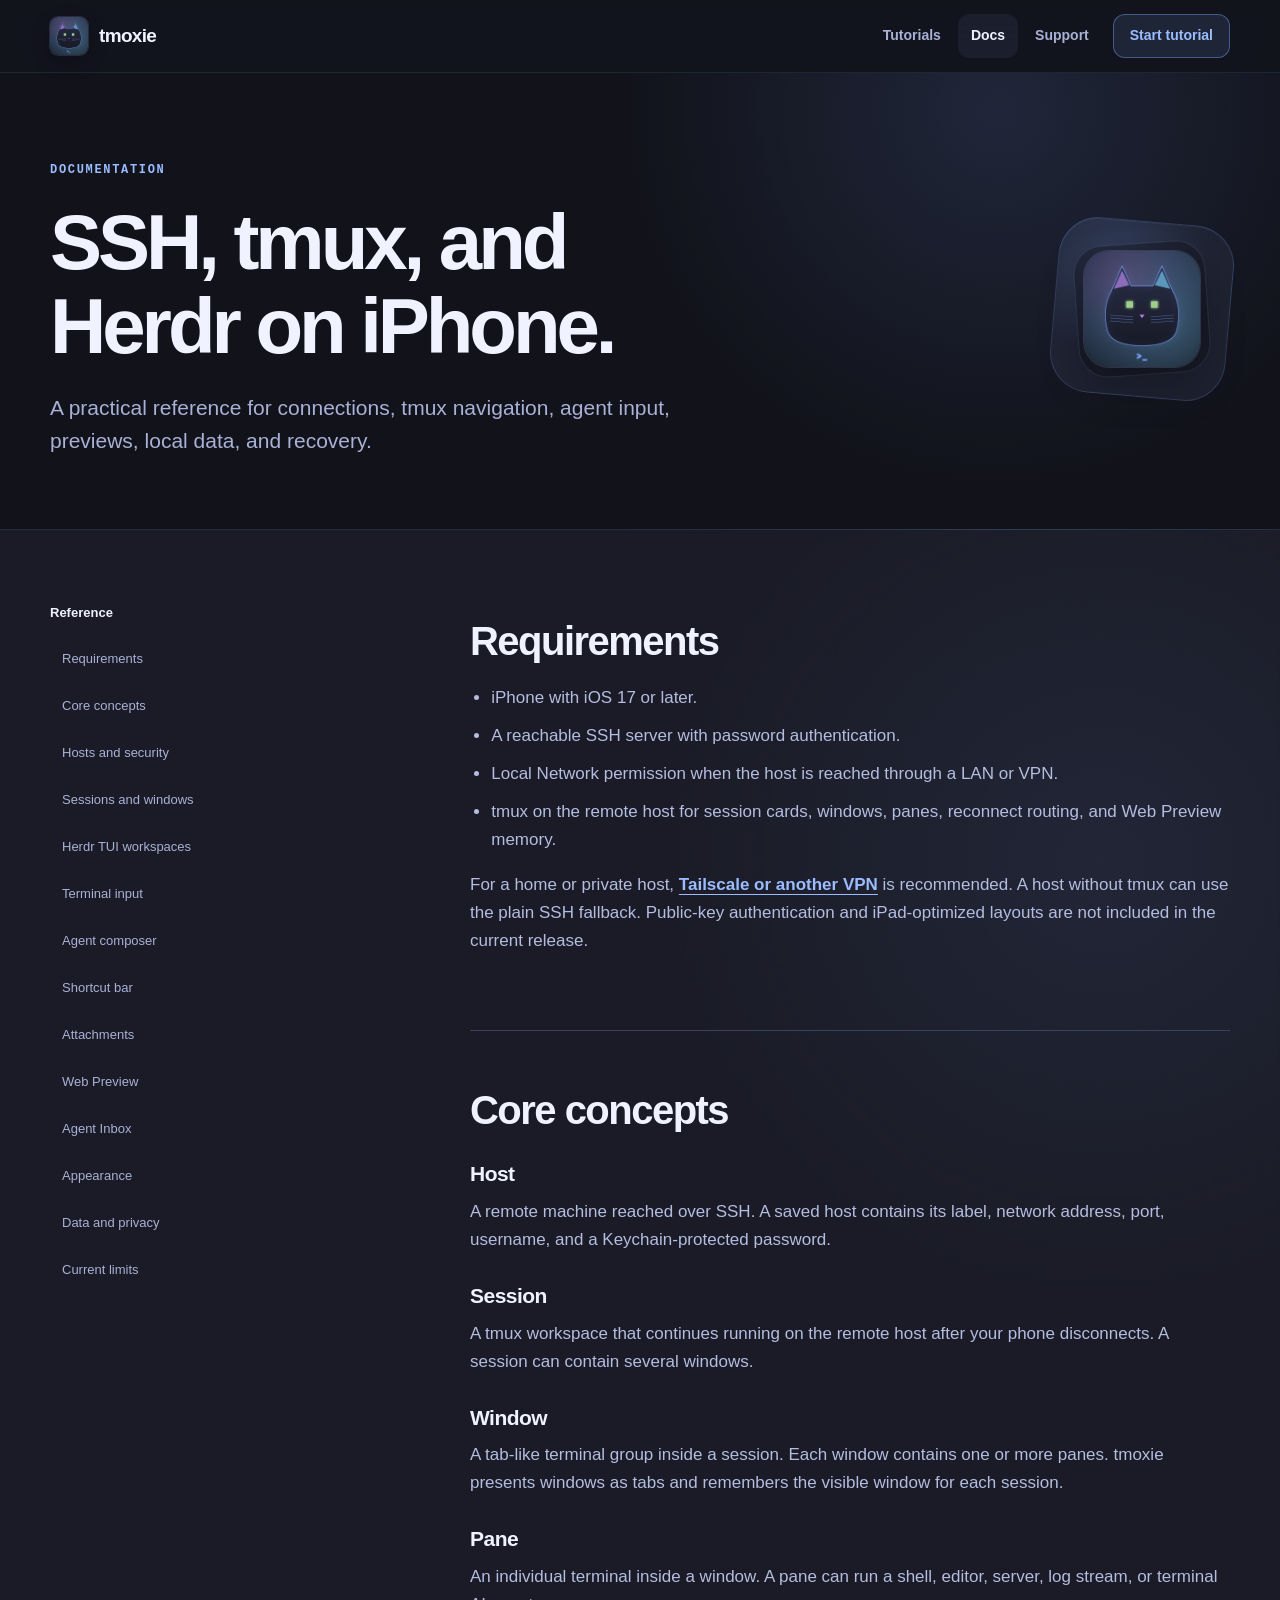
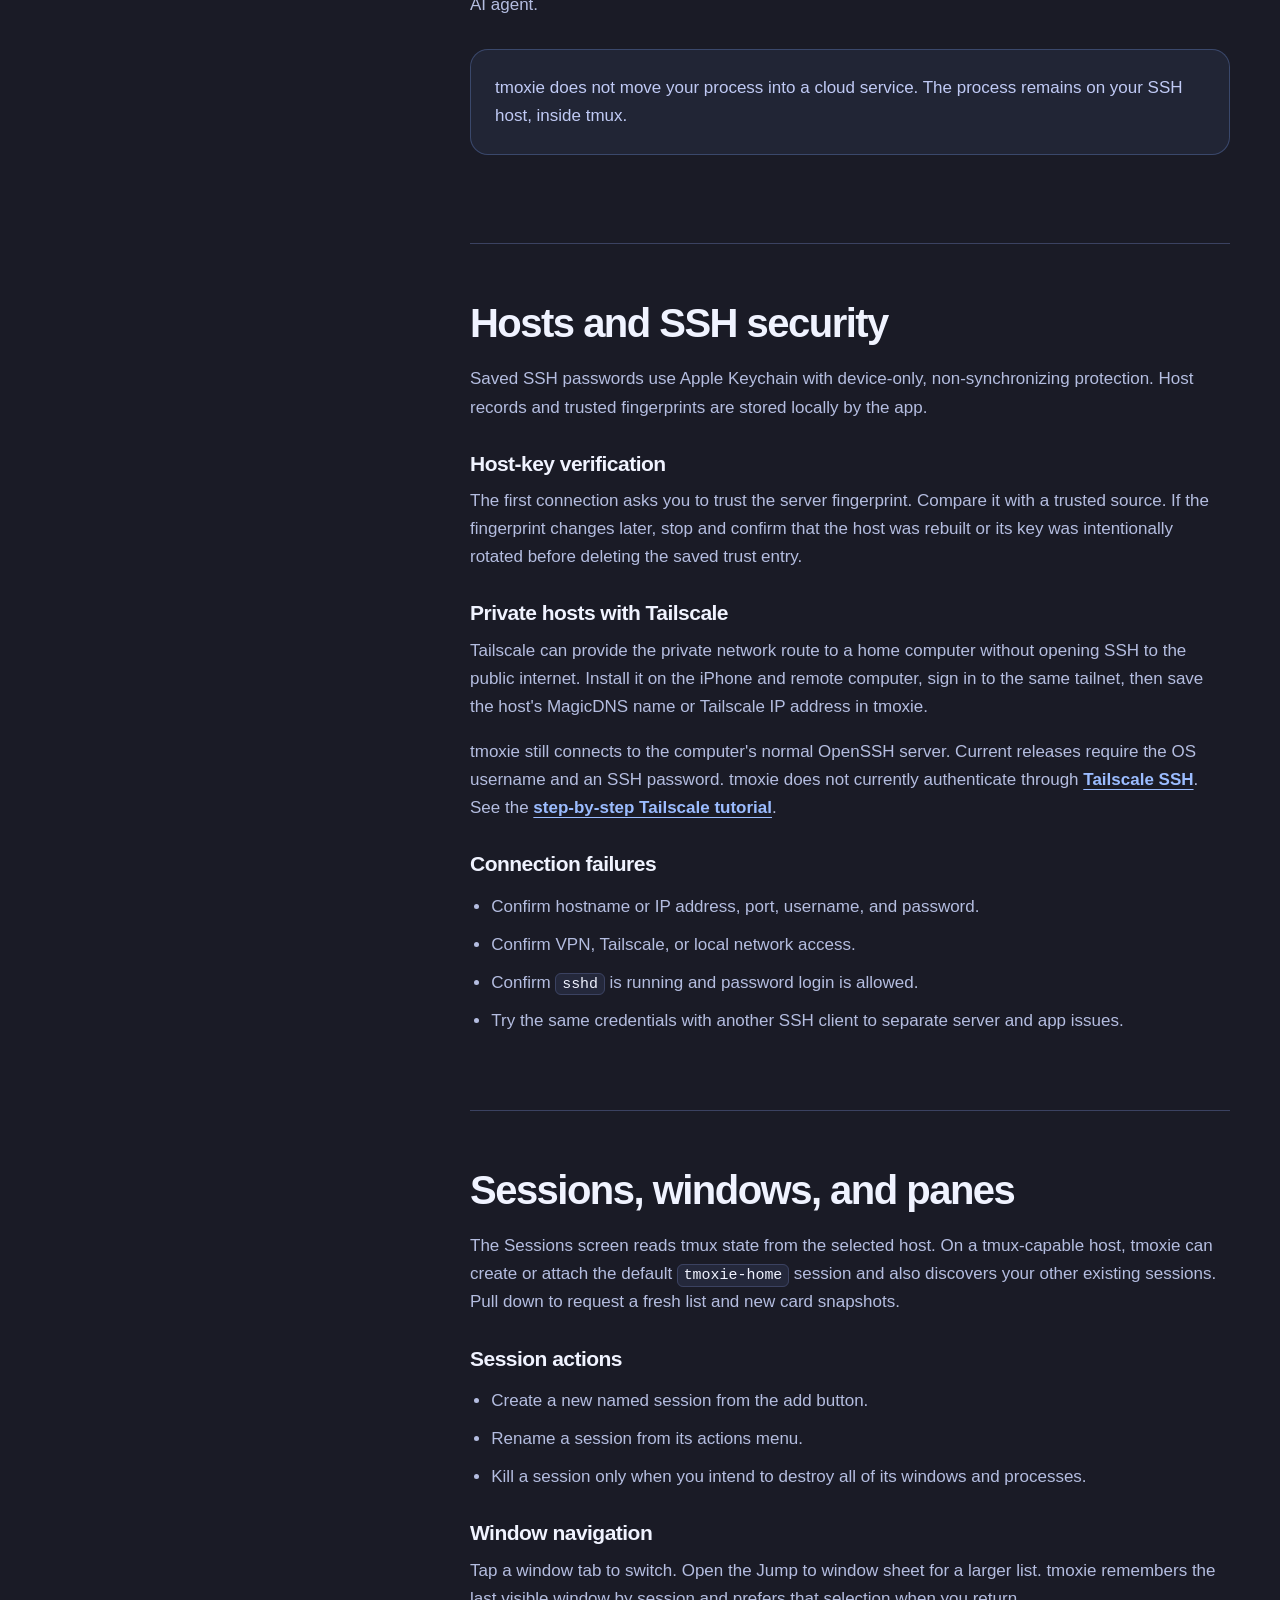
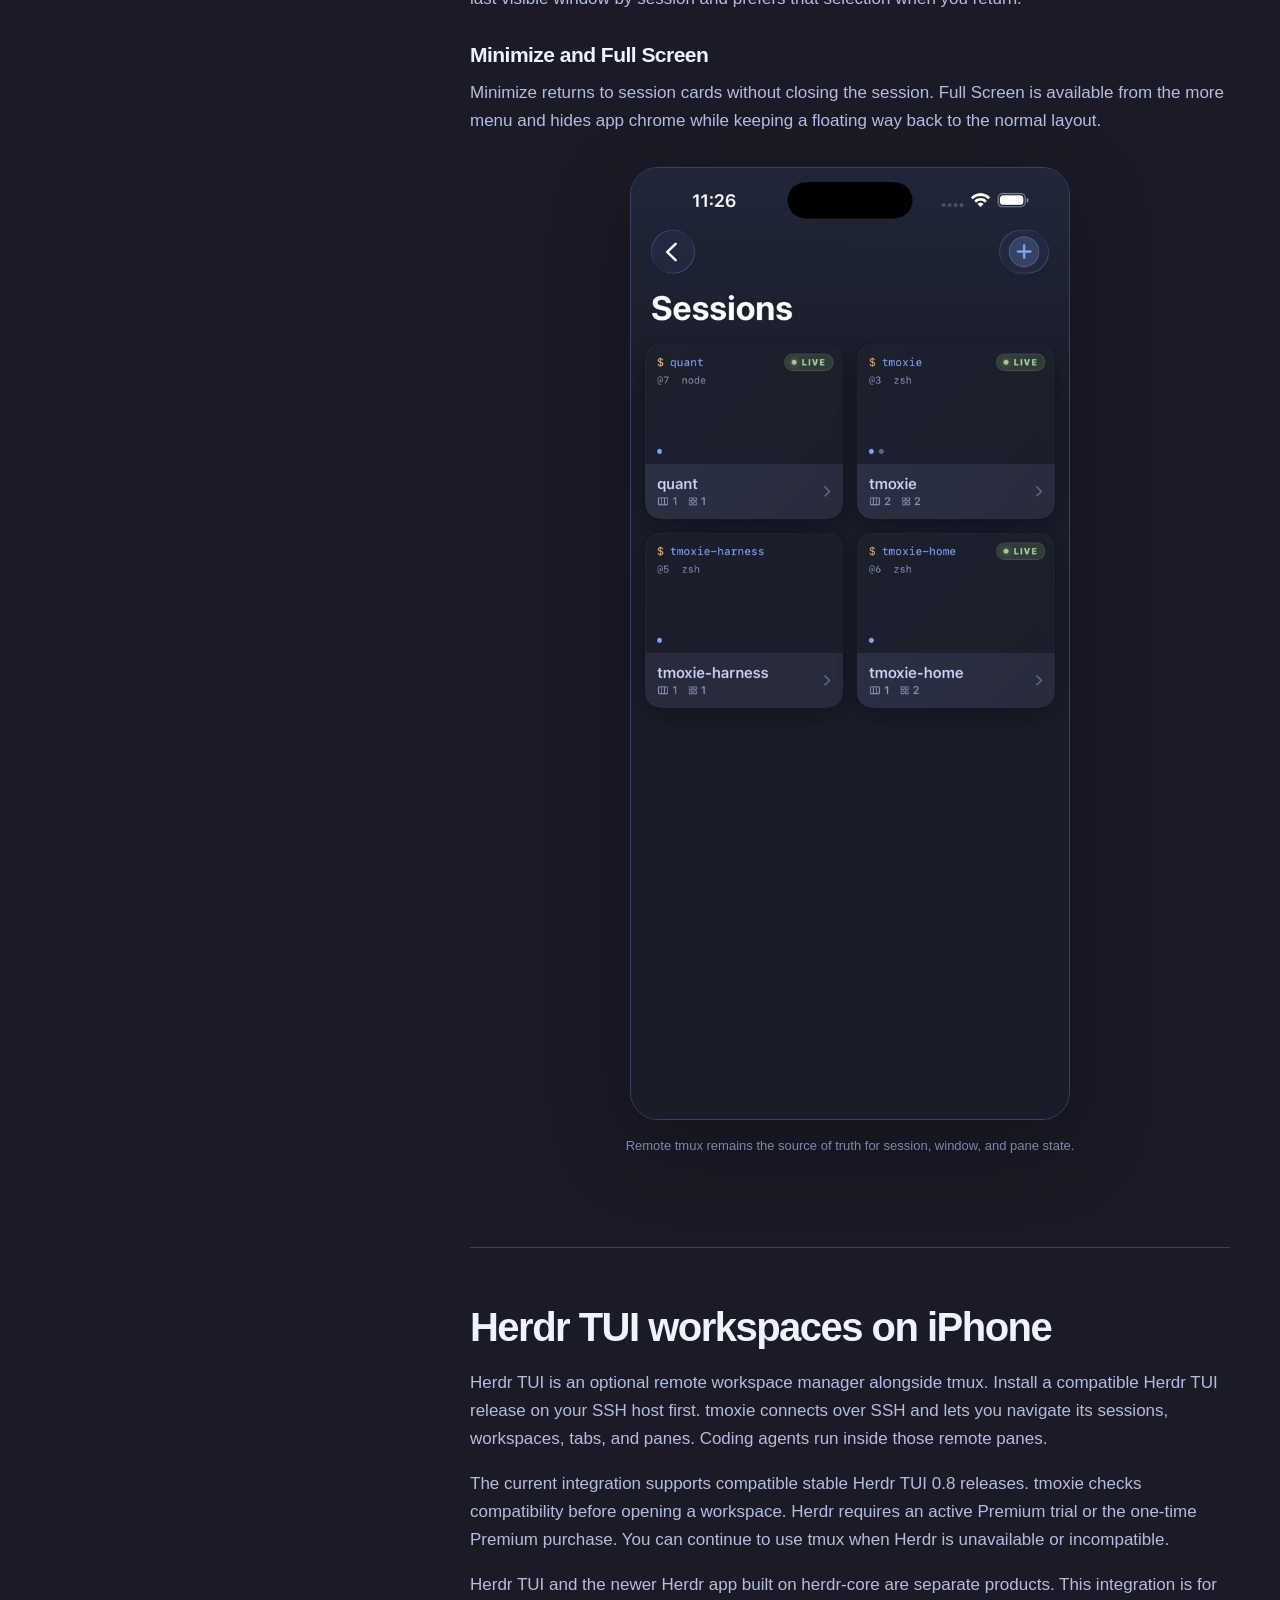
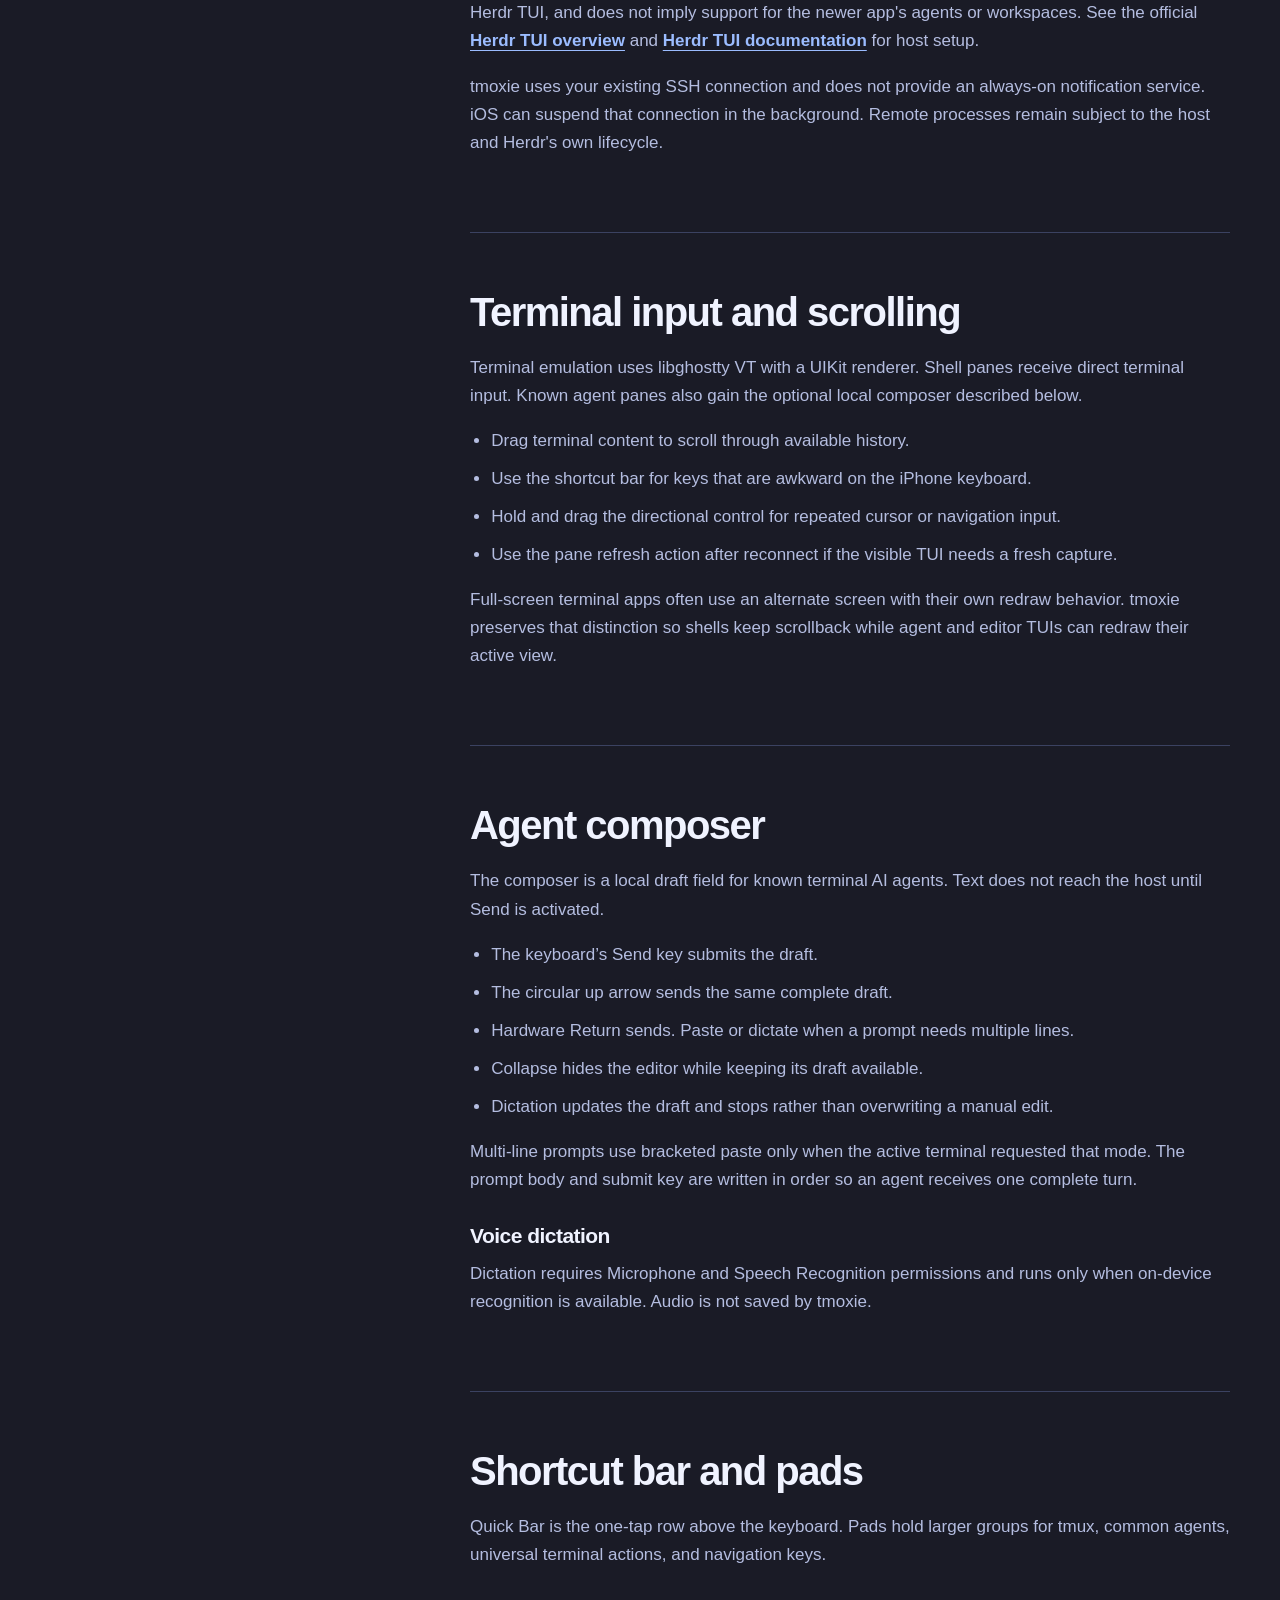
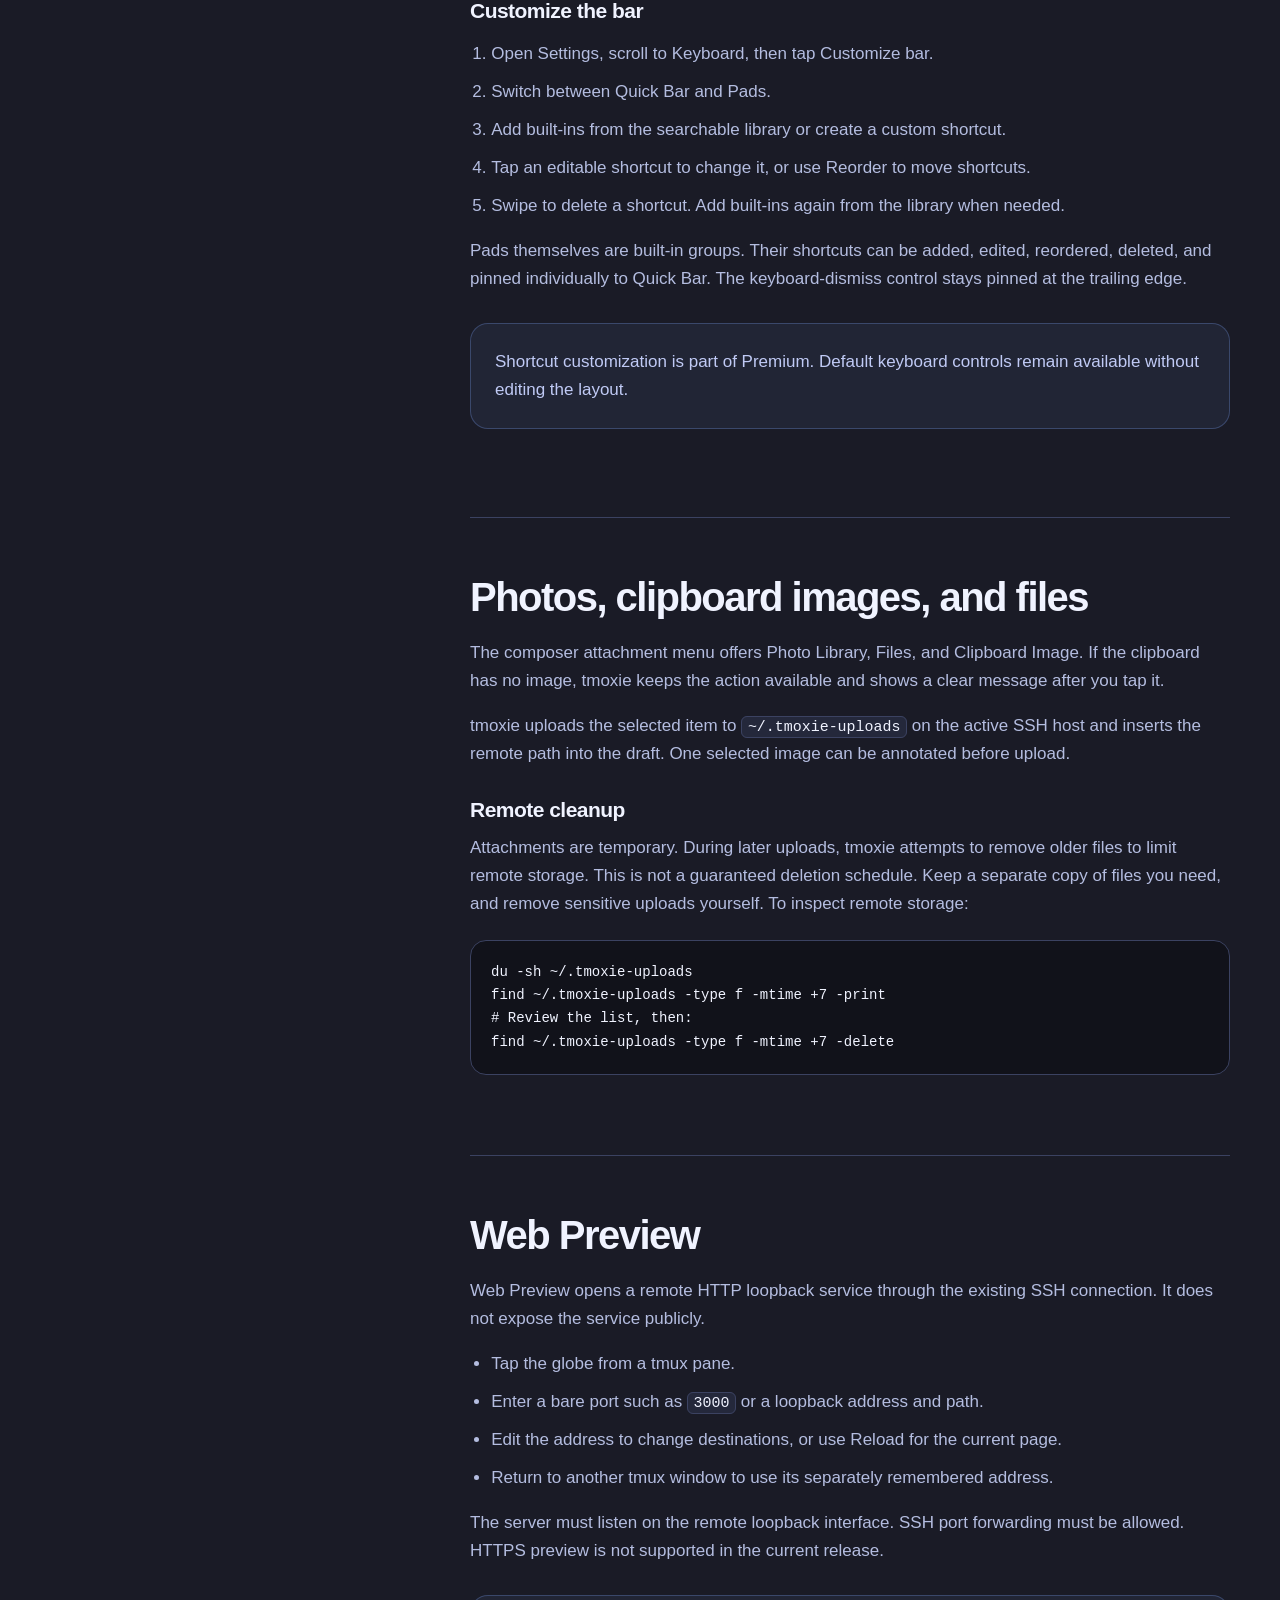
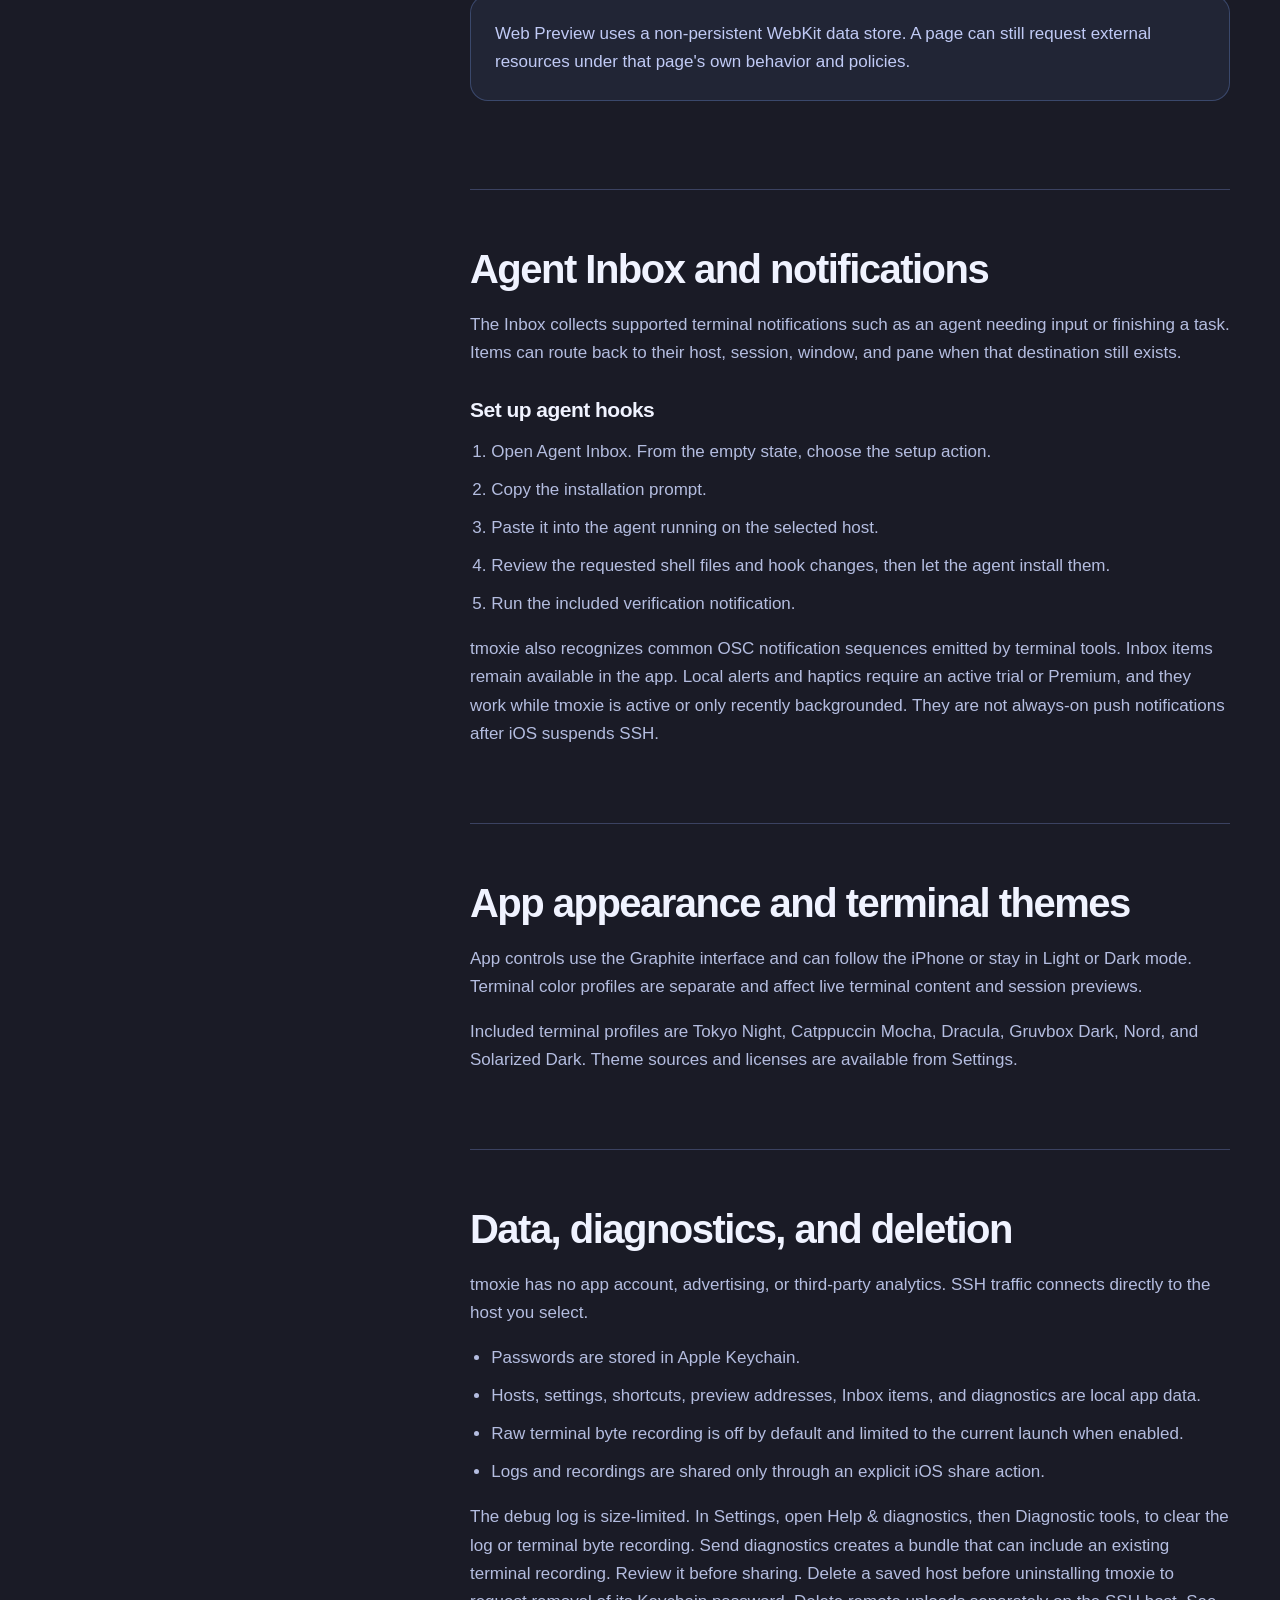
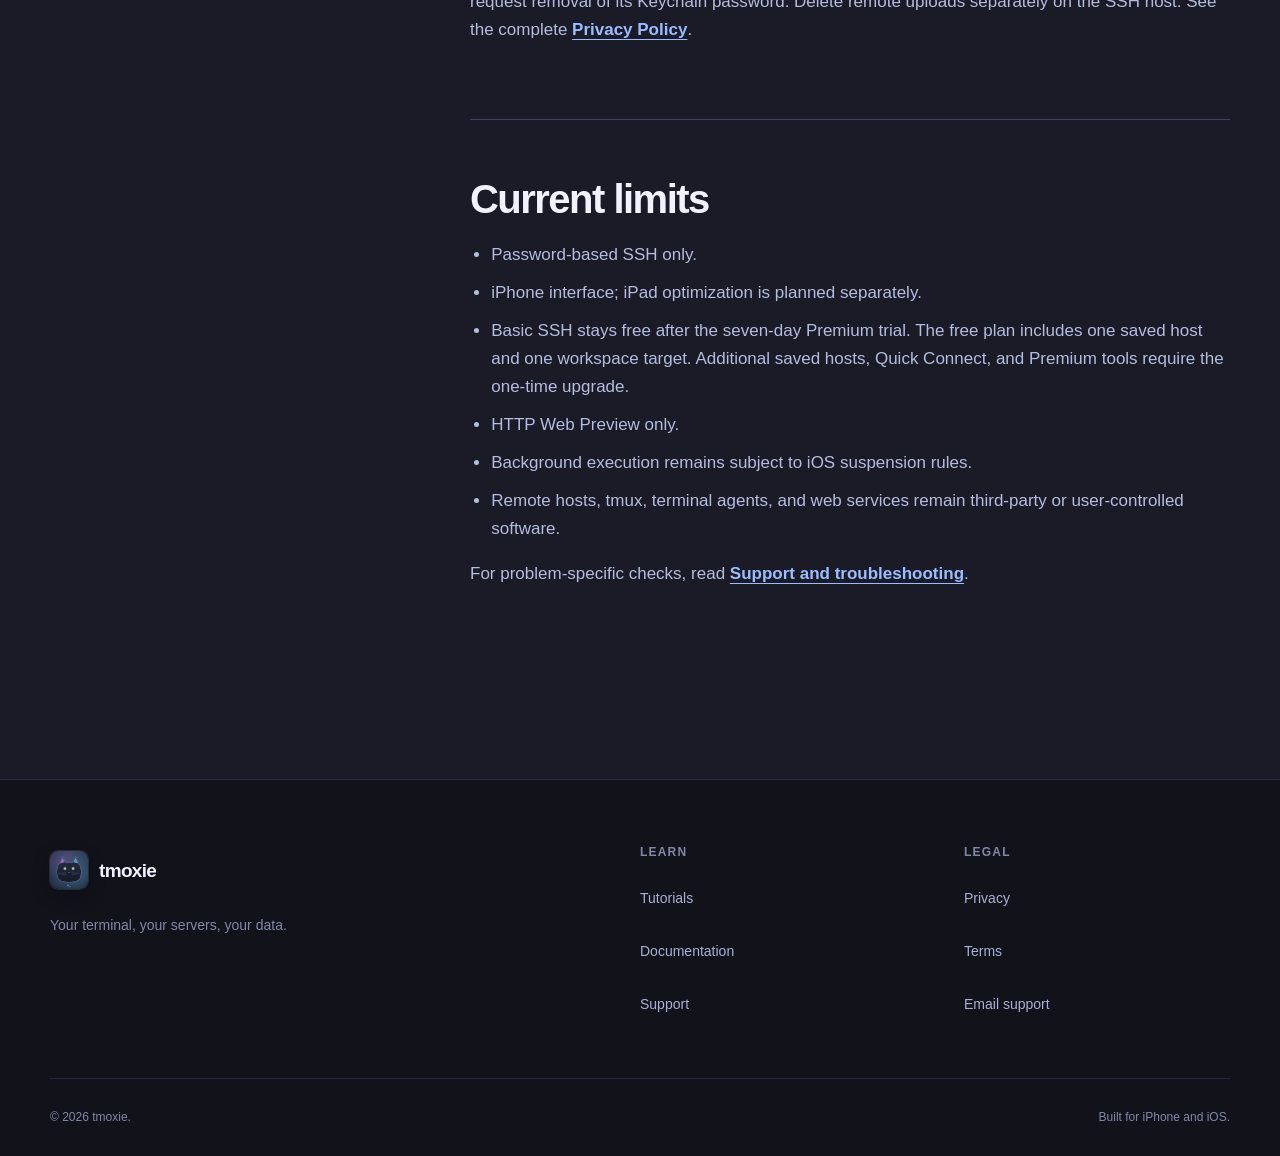
==== commit d0449ed6: "Improve search discovery for tmoxie SSH and tmux workflows Give each public page distinct search and" ====
--- a/docs/index.html
+++ b/docs/index.html
@@ -3,25 +3,71 @@
 <head>
   <meta charset="utf-8">
   <meta name="viewport" content="width=device-width, initial-scale=1">
-  <meta name="description" content="tmoxie documentation for SSH and Tailscale hosts, tmux sessions, terminal input, agent composer, shortcuts, uploads, and Web Preview.">
+  <meta name="description" content="Reference for tmoxie on iPhone. Check SSH requirements, tmux sessions, optional Herdr TUI workspaces, coding agent input, Web Preview, and current limits.">
   <meta name="theme-color" content="#1a1b26">
   <meta name="robots" content="index, follow">
-  <link rel="canonical" href="https://voidsteed.github.io/tmoxie-site/docs/">
+  <link rel="canonical" href="https://tmoxie.app/docs/">
   <meta property="og:type" content="article">
   <meta property="og:site_name" content="tmoxie">
-  <meta property="og:title" content="tmoxie Documentation">
-  <meta property="og:description" content="Reference for SSH and Tailscale hosts, tmux sessions, agent workflows, shortcuts, uploads, Web Preview, and privacy.">
-  <meta property="og:url" content="https://voidsteed.github.io/tmoxie-site/docs/">
-  <meta property="og:image" content="https://voidsteed.github.io/tmoxie-site/assets/og-image.jpg">
+  <meta property="og:title" content="SSH, tmux and Herdr reference for iPhone | tmoxie">
+  <meta property="og:description" content="Reference for tmoxie on iPhone. Check SSH requirements, tmux sessions, optional Herdr TUI workspaces, coding agent input, Web Preview, and current limits.">
+  <meta property="og:url" content="https://tmoxie.app/docs/">
+  <meta property="og:image" content="https://tmoxie.app/assets/og-image.jpg">
+  <meta property="og:image:width" content="1200">
+  <meta property="og:image:height" content="630">
   <meta property="og:image:alt" content="tmoxie app icon beside a remote terminal session">
+  <meta name="twitter:title" content="SSH, tmux and Herdr reference for iPhone | tmoxie">
+  <meta name="twitter:description" content="Reference for tmoxie on iPhone. Check SSH requirements, tmux sessions, optional Herdr TUI workspaces, coding agent input, Web Preview, and current limits.">
   <meta name="twitter:card" content="summary_large_image">
-  <meta name="twitter:image" content="https://voidsteed.github.io/tmoxie-site/assets/og-image.jpg">
+  <meta name="twitter:image" content="https://tmoxie.app/assets/og-image.jpg">
   <meta name="twitter:image:alt" content="tmoxie app icon beside a remote terminal session">
-  <title>tmoxie Documentation</title>
+  <title>SSH, tmux and Herdr reference for iPhone | tmoxie</title>
   <link rel="icon" href="../assets/favicon.png" type="image/png">
   <link rel="apple-touch-icon" href="../assets/apple-touch-icon.png">
   <link rel="stylesheet" href="../assets/styles.css">
   <script src="../assets/site.js" defer></script>
+  <script type="application/ld+json">
+  {
+    "@context": "https://schema.org",
+    "@graph": [
+      {
+        "@type": "WebPage",
+        "@id": "https://tmoxie.app/docs/#webpage",
+        "url": "https://tmoxie.app/docs/",
+        "name": "SSH, tmux and Herdr reference for iPhone | tmoxie",
+        "description": "Reference for tmoxie on iPhone. Check SSH requirements, tmux sessions, optional Herdr TUI workspaces, coding agent input, Web Preview, and current limits.",
+        "inLanguage": "en",
+        "isPartOf": {
+          "@id": "https://tmoxie.app/#website"
+        },
+        "about": {
+          "@id": "https://tmoxie.app/#app"
+        },
+        "breadcrumb": {
+          "@id": "https://tmoxie.app/docs/#breadcrumb"
+        }
+      },
+      {
+        "@type": "BreadcrumbList",
+        "@id": "https://tmoxie.app/docs/#breadcrumb",
+        "itemListElement": [
+          {
+            "@type": "ListItem",
+            "position": 1,
+            "name": "tmoxie",
+            "item": "https://tmoxie.app/"
+          },
+          {
+            "@type": "ListItem",
+            "position": 2,
+            "name": "Documentation",
+            "item": "https://tmoxie.app/docs/"
+          }
+        ]
+      }
+    ]
+  }
+  </script>
 </head>
 <body>
   <a class="skip-link" href="#main">Skip to content</a>
@@ -46,7 +92,7 @@
       <div class="page-hero-inner shell">
         <div>
           <p class="eyebrow">Documentation</p>
-          <h1>Know what tmoxie does, and where your work lives.</h1>
+          <h1>SSH, tmux, and Herdr on iPhone.</h1>
           <p class="lede">A practical reference for connections, tmux navigation, agent input, previews, local data, and recovery.</p>
         </div>
         <div class="page-hero-mark">
@@ -63,6 +109,7 @@
           <a href="#concepts">Core concepts</a>
           <a href="#hosts">Hosts and security</a>
           <a href="#sessions">Sessions and windows</a>
+          <a href="#herdr">Herdr TUI workspaces</a>
           <a href="#terminal">Terminal input</a>
           <a href="#composer">Agent composer</a>
           <a href="#shortcuts">Shortcut bar</a>
@@ -134,6 +181,14 @@
             <img src="../assets/screens/panes.jpg" width="660" height="1434" loading="lazy" alt="Multiple tmux panes presented in tmoxie">
             <figcaption>Remote tmux remains the source of truth for session, window, and pane state.</figcaption>
           </figure>
+        </section>
+
+        <section id="herdr">
+          <h2>Herdr TUI workspaces on iPhone</h2>
+          <p>Herdr TUI is an optional remote workspace manager alongside tmux. Install a compatible Herdr TUI release on your SSH host first. tmoxie connects over SSH and lets you navigate its sessions, workspaces, tabs, and panes. Coding agents run inside those remote panes.</p>
+          <p>The current integration supports compatible stable Herdr TUI 0.8 releases. tmoxie checks compatibility before opening a workspace. Herdr requires an active Premium trial or the one-time Premium purchase. You can continue to use tmux when Herdr is unavailable or incompatible.</p>
+          <p>Herdr TUI and the newer Herdr app built on herdr-core are separate products. This integration is for Herdr TUI, and does not imply support for the newer app's agents or workspaces. See the official <a href="https://herdr.dev/tui/">Herdr TUI overview</a> and <a href="https://herdr.dev/tui/docs/">Herdr TUI documentation</a> for host setup.</p>
+          <p>tmoxie uses your existing SSH connection and does not provide an always-on notification service. iOS can suspend that connection in the background. Remote processes remain subject to the host and Herdr's own lifecycle.</p>
         </section>
 
         <section id="terminal">
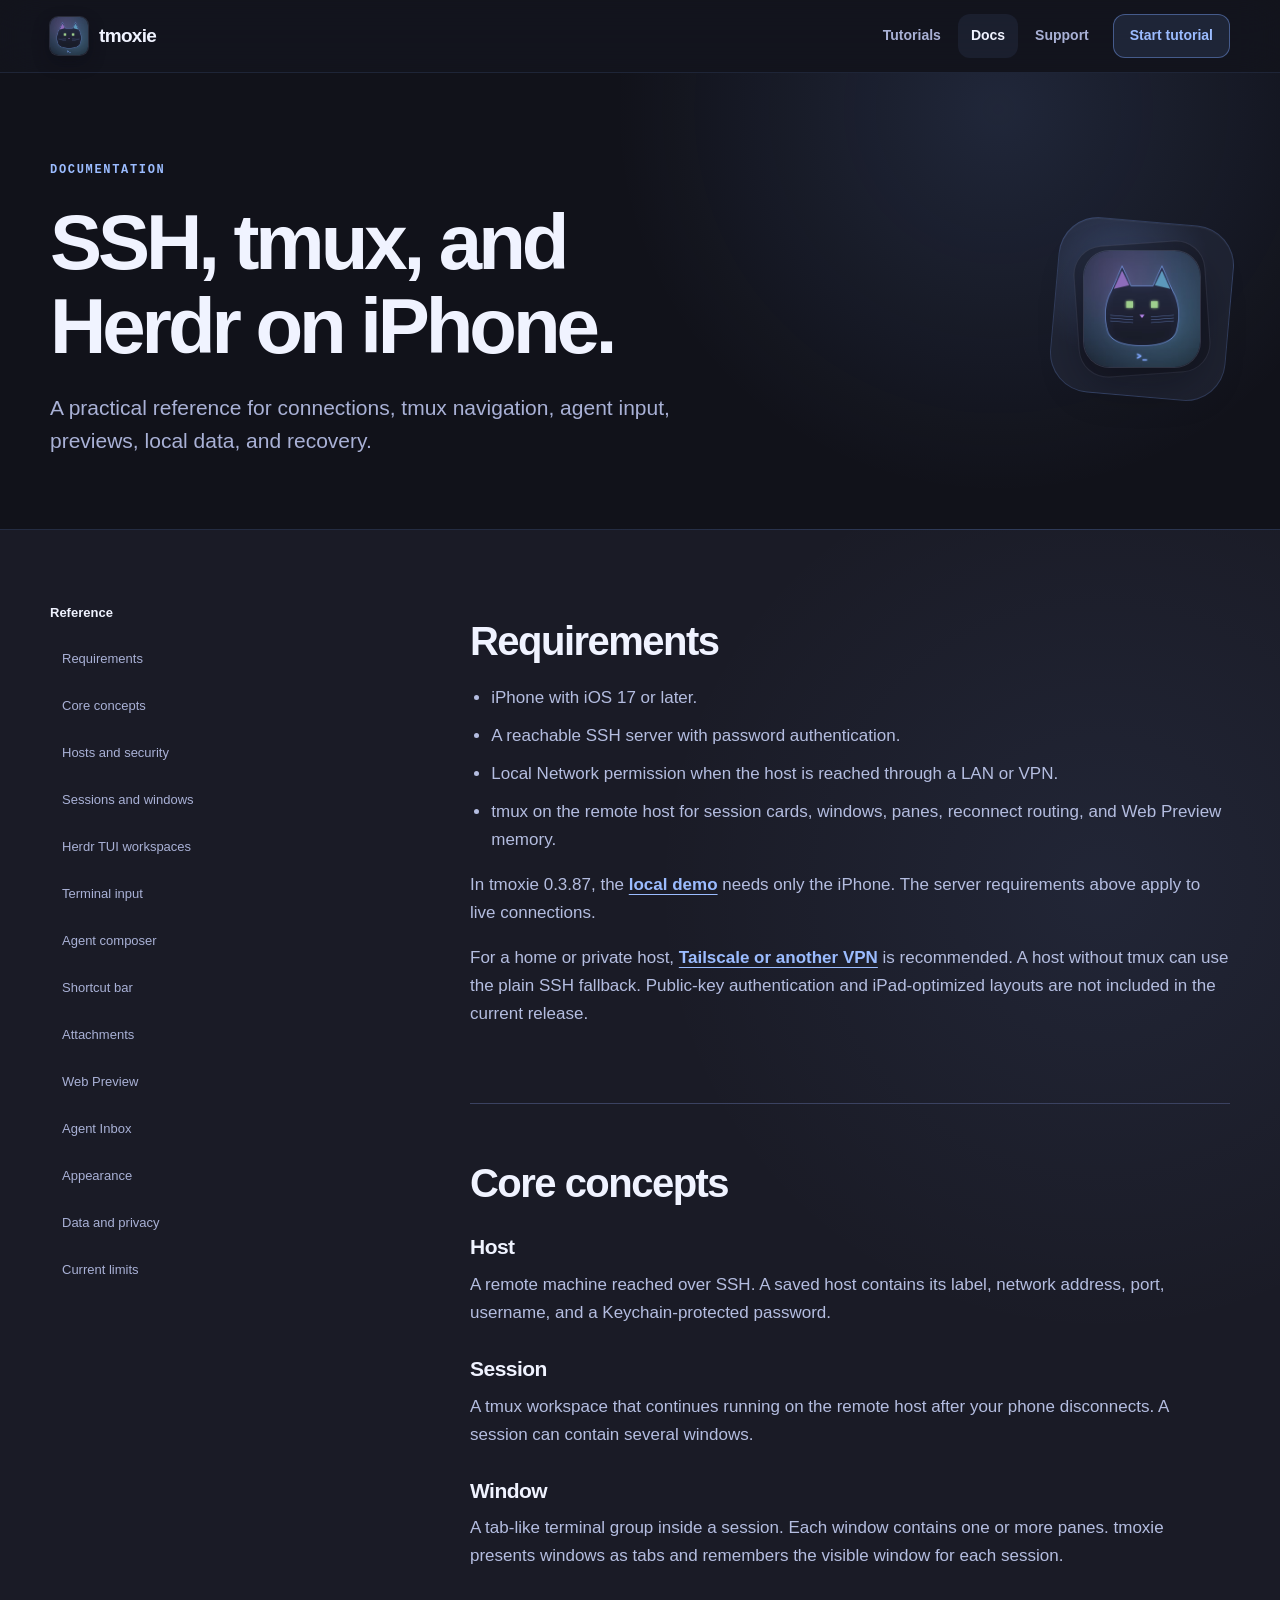
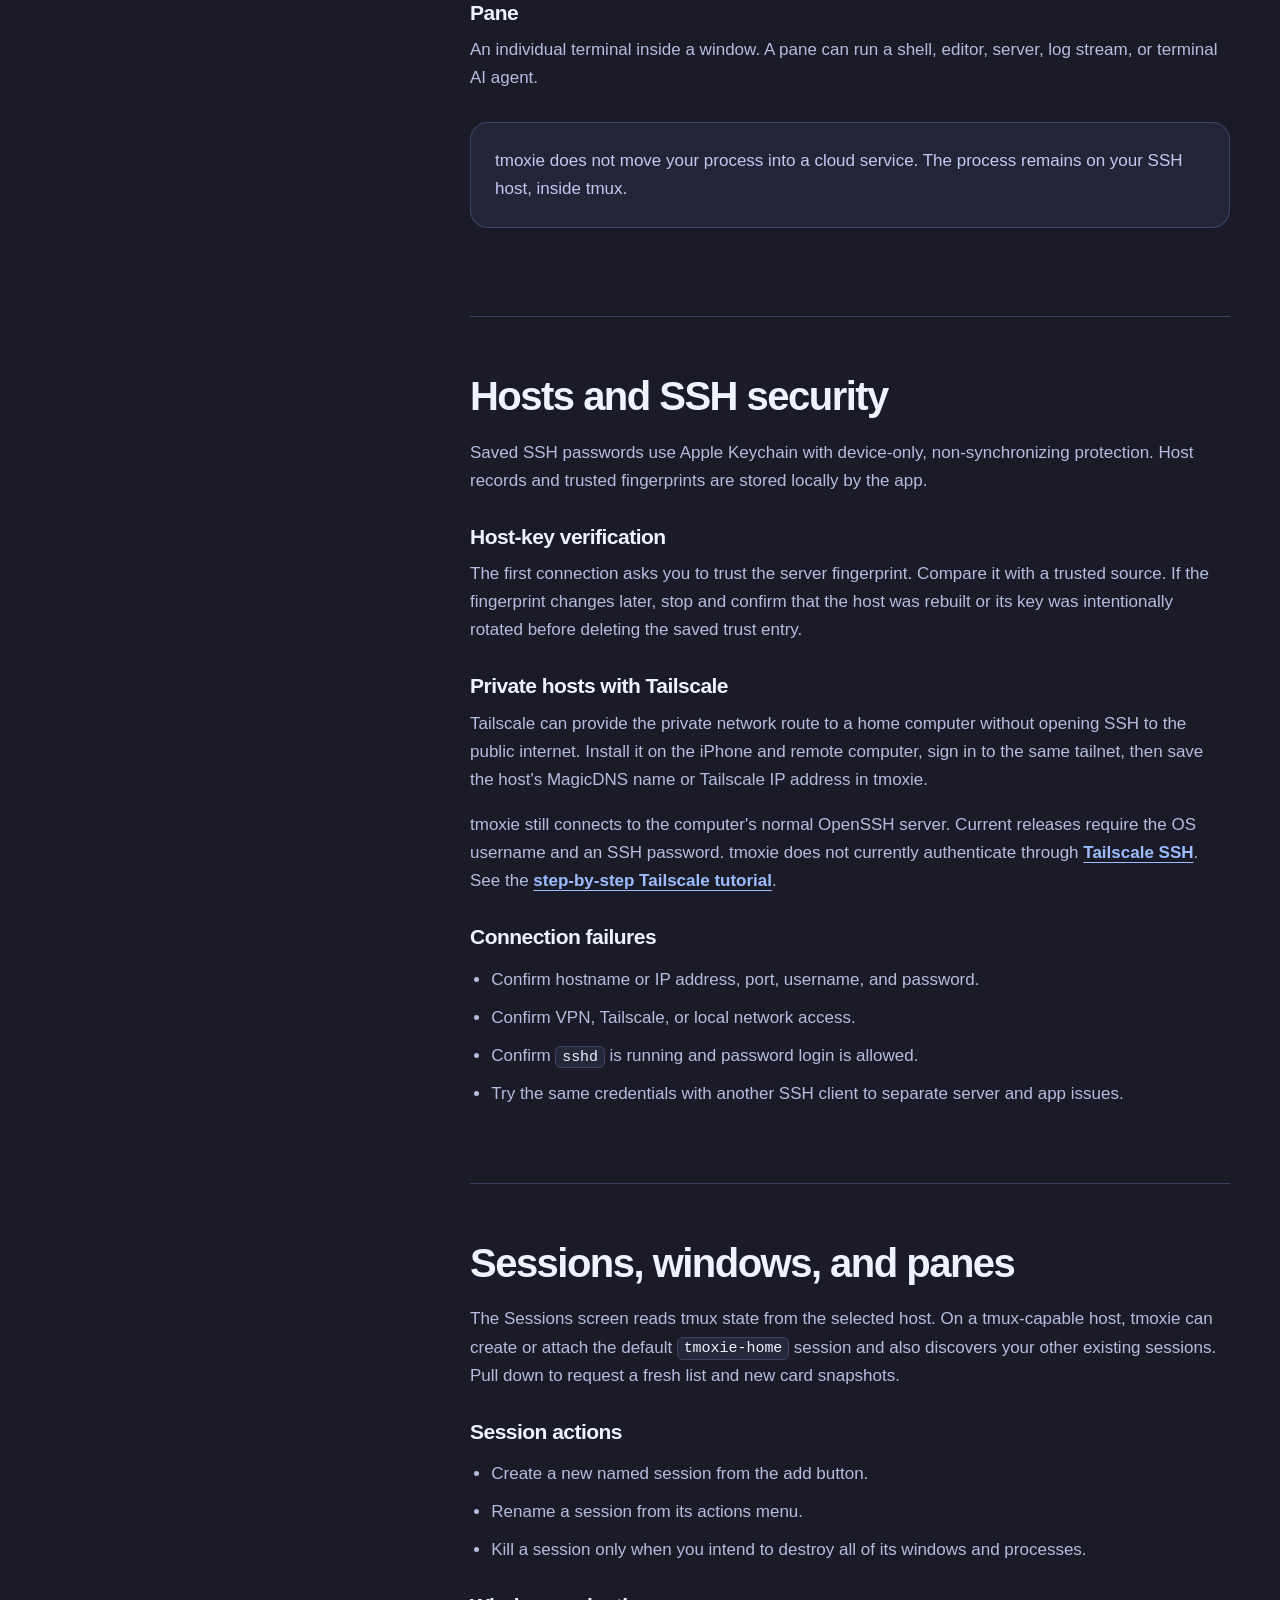
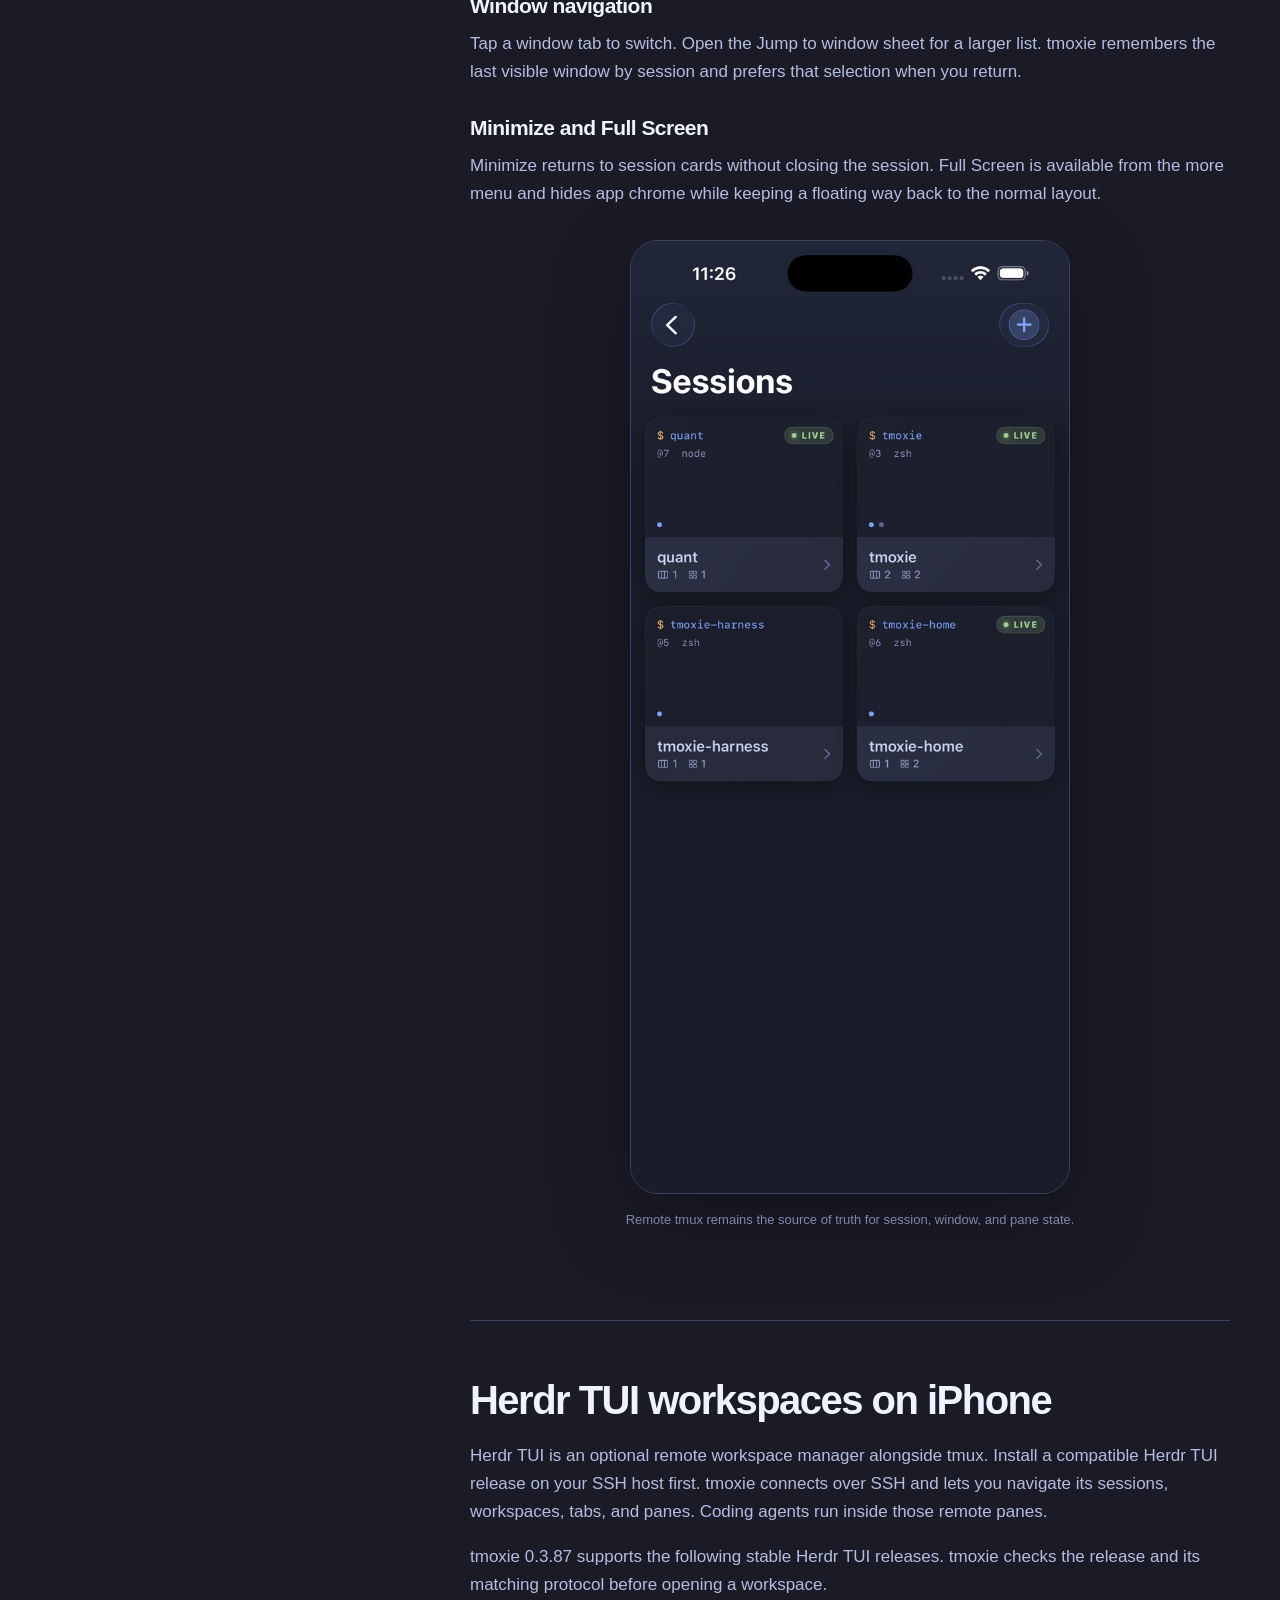
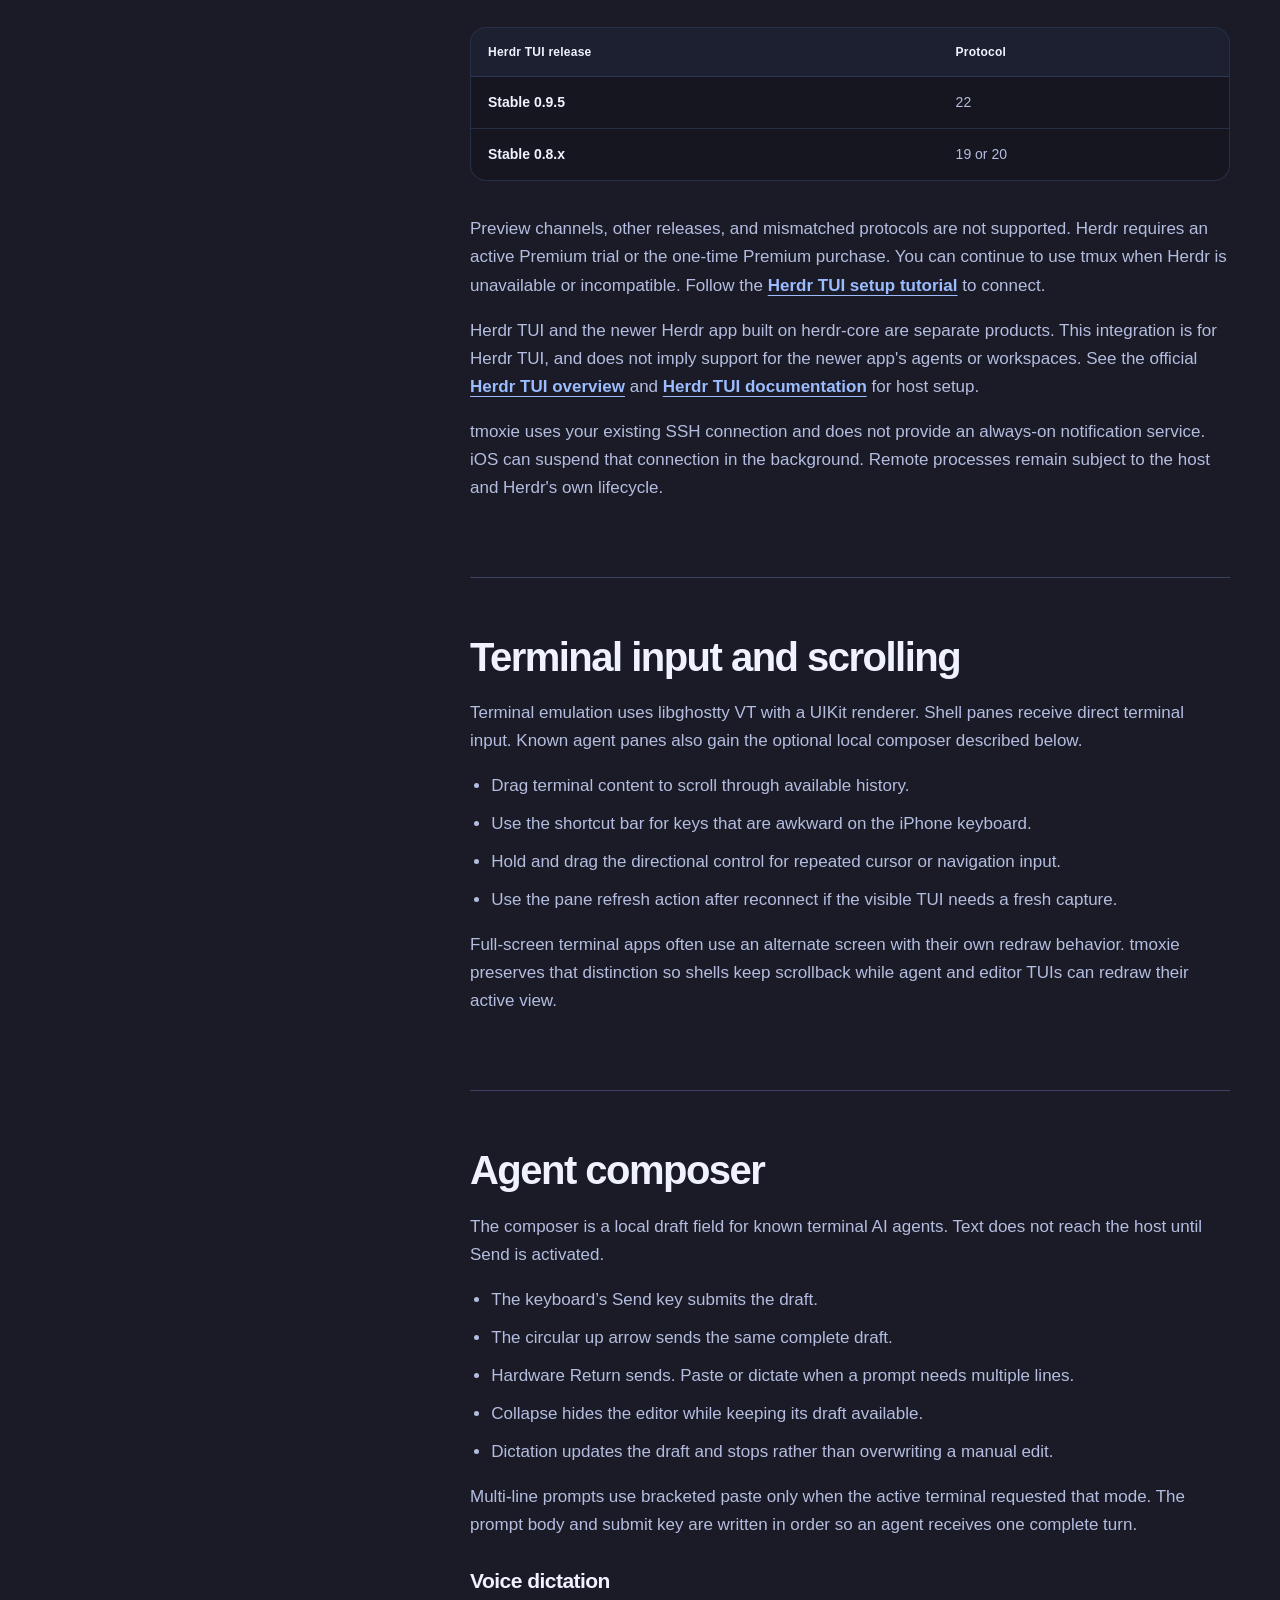
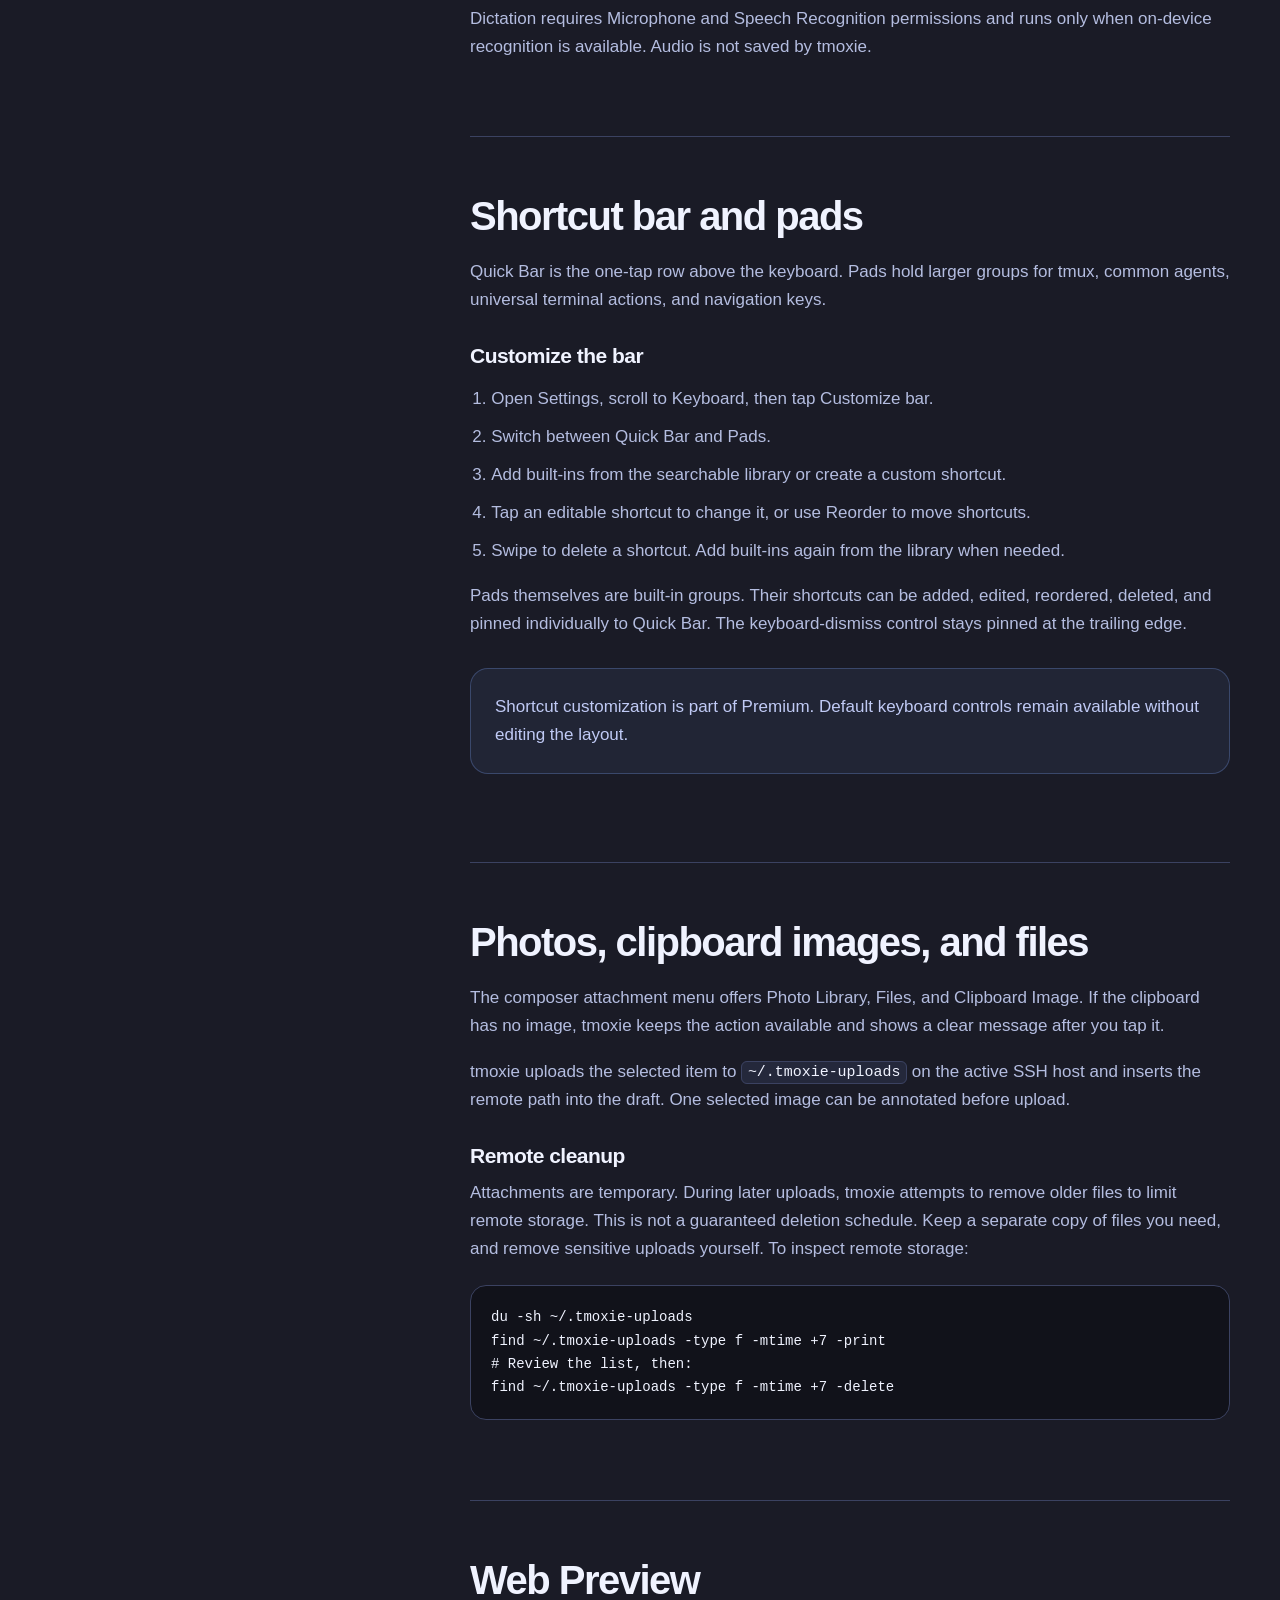
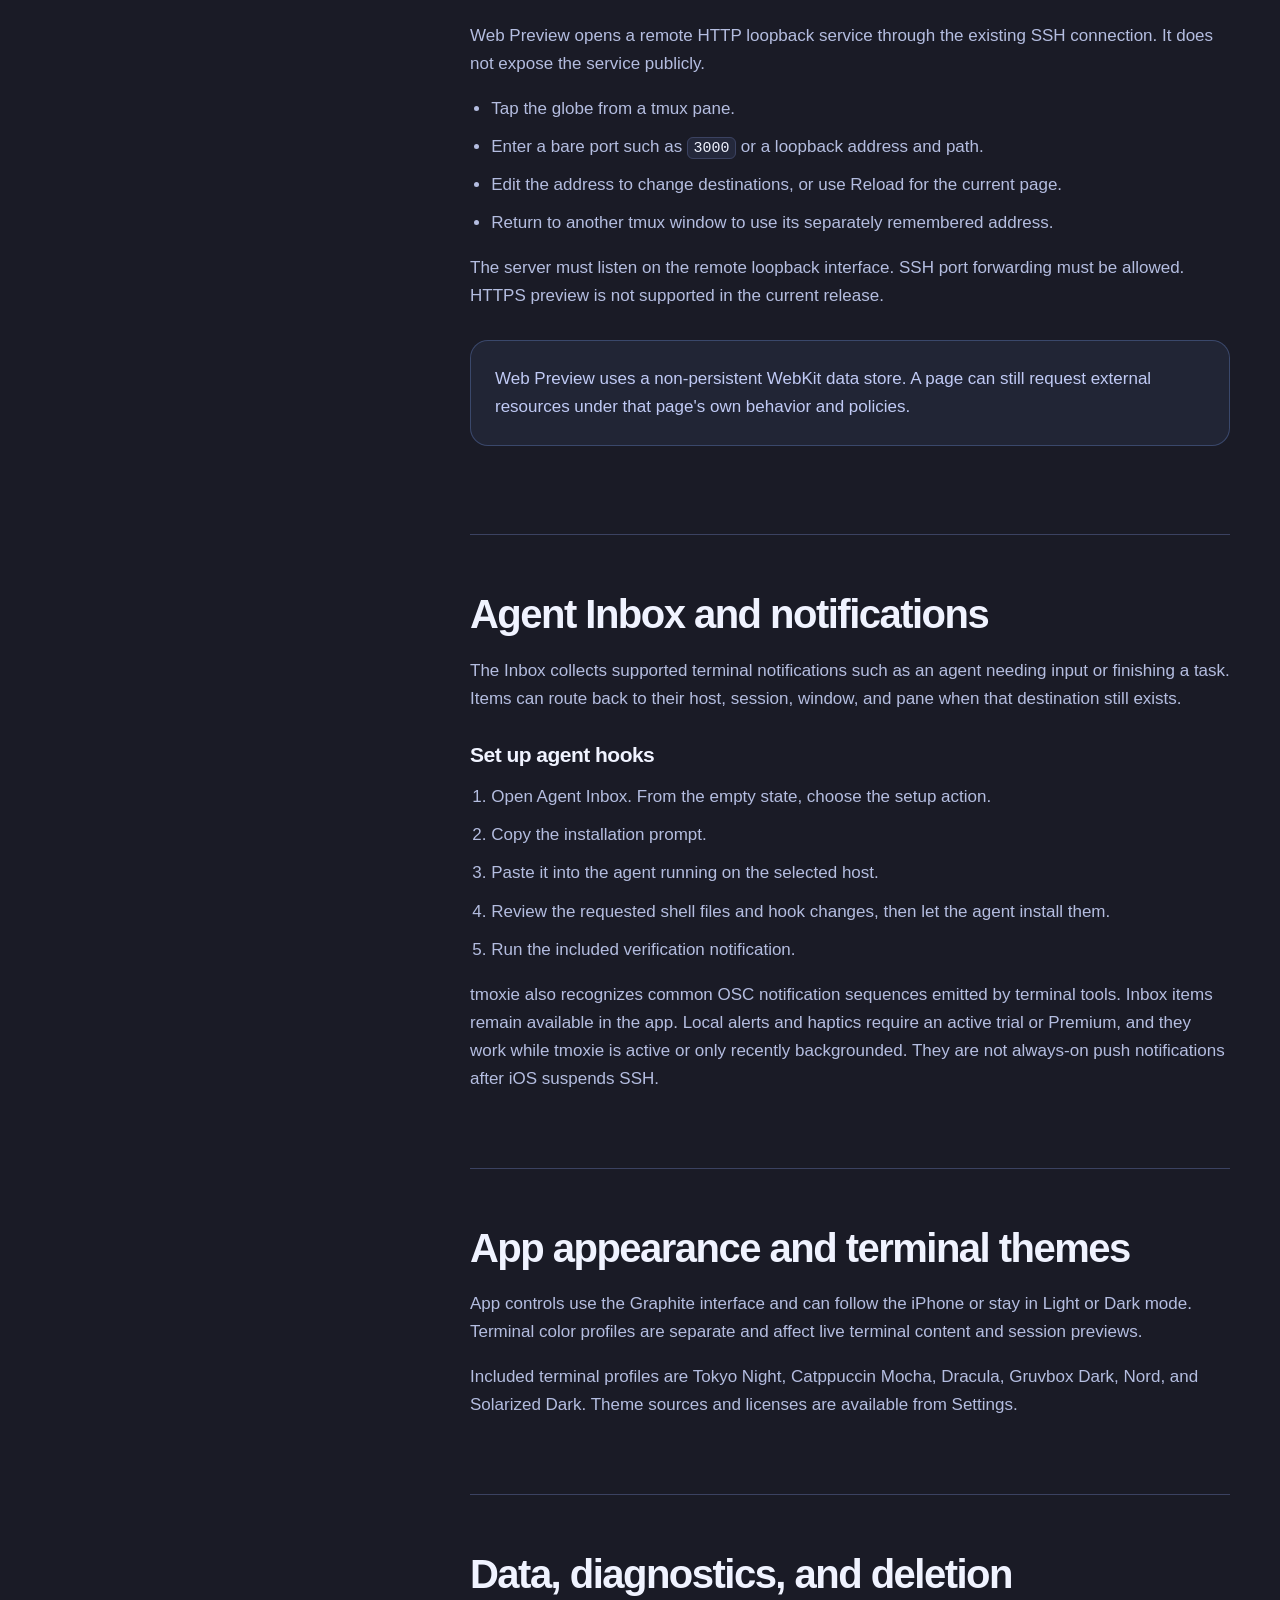
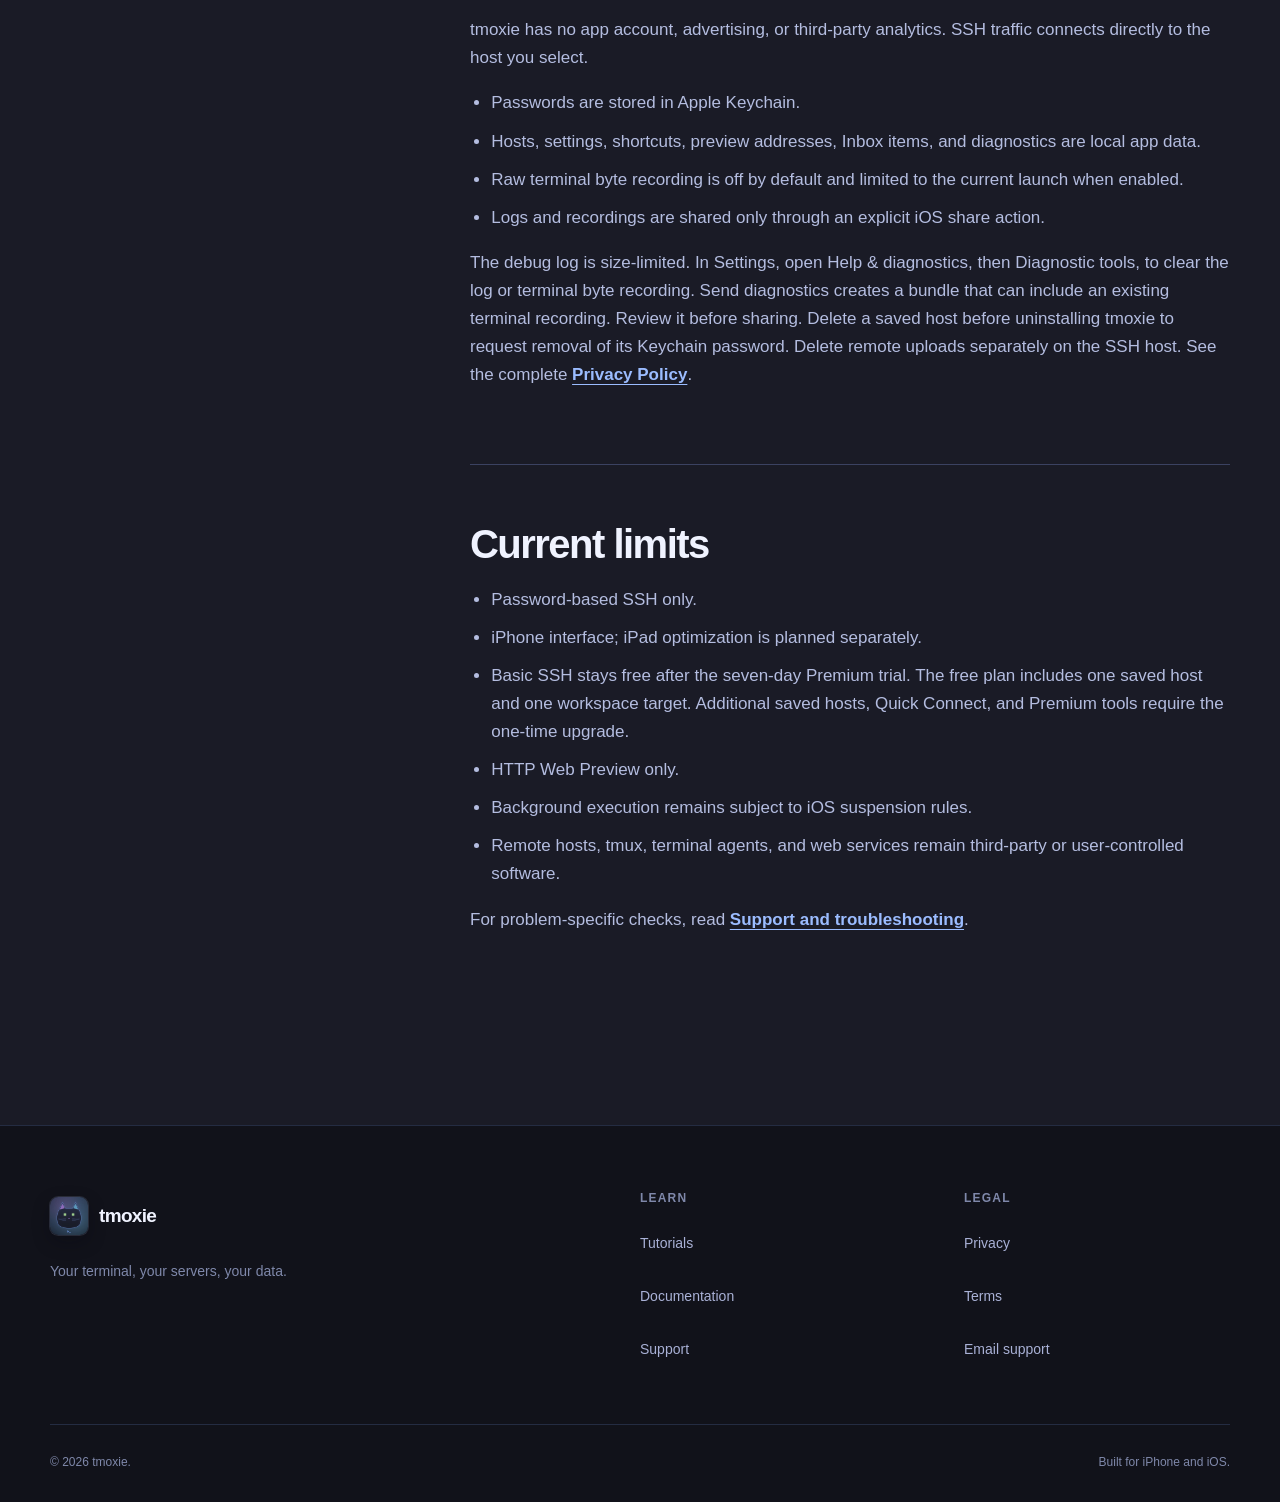
==== commit ed9d39d5: "docs: update tutorials and Herdr reference for tmoxie 0.3.87" ====
--- a/docs/index.html
+++ b/docs/index.html
@@ -131,6 +131,7 @@
             <li>Local Network permission when the host is reached through a LAN or VPN.</li>
             <li>tmux on the remote host for session cards, windows, panes, reconnect routing, and Web Preview memory.</li>
           </ul>
+          <p>In tmoxie 0.3.87, the <a href="../tutorials/#local-demo">local demo</a> needs only the iPhone. The server requirements above apply to live connections.</p>
           <p>For a home or private host, <a href="../tutorials/#tailscale">Tailscale or another VPN</a> is recommended. A host without tmux can use the plain SSH fallback. Public-key authentication and iPad-optimized layouts are not included in the current release.</p>
         </section>
 
@@ -186,7 +187,18 @@
         <section id="herdr">
           <h2>Herdr TUI workspaces on iPhone</h2>
           <p>Herdr TUI is an optional remote workspace manager alongside tmux. Install a compatible Herdr TUI release on your SSH host first. tmoxie connects over SSH and lets you navigate its sessions, workspaces, tabs, and panes. Coding agents run inside those remote panes.</p>
-          <p>The current integration supports compatible stable Herdr TUI 0.8 releases. tmoxie checks compatibility before opening a workspace. Herdr requires an active Premium trial or the one-time Premium purchase. You can continue to use tmux when Herdr is unavailable or incompatible.</p>
+          <p>tmoxie 0.3.87 supports the following stable Herdr TUI releases. tmoxie checks the release and its matching protocol before opening a workspace.</p>
+          <figure class="table-scroll" tabindex="0">
+            <figcaption class="sr-only">Herdr TUI compatibility in tmoxie 0.3.87</figcaption>
+            <table class="survival-table">
+              <thead><tr><th scope="col">Herdr TUI release</th><th scope="col">Protocol</th></tr></thead>
+              <tbody>
+                <tr><td>Stable 0.9.5</td><td>22</td></tr>
+                <tr><td>Stable 0.8.x</td><td>19 or 20</td></tr>
+              </tbody>
+            </table>
+          </figure>
+          <p>Preview channels, other releases, and mismatched protocols are not supported. Herdr requires an active Premium trial or the one-time Premium purchase. You can continue to use tmux when Herdr is unavailable or incompatible. Follow the <a href="../tutorials/#herdr-setup">Herdr TUI setup tutorial</a> to connect.</p>
           <p>Herdr TUI and the newer Herdr app built on herdr-core are separate products. This integration is for Herdr TUI, and does not imply support for the newer app's agents or workspaces. See the official <a href="https://herdr.dev/tui/">Herdr TUI overview</a> and <a href="https://herdr.dev/tui/docs/">Herdr TUI documentation</a> for host setup.</p>
           <p>tmoxie uses your existing SSH connection and does not provide an always-on notification service. iOS can suspend that connection in the background. Remote processes remain subject to the host and Herdr's own lifecycle.</p>
         </section>
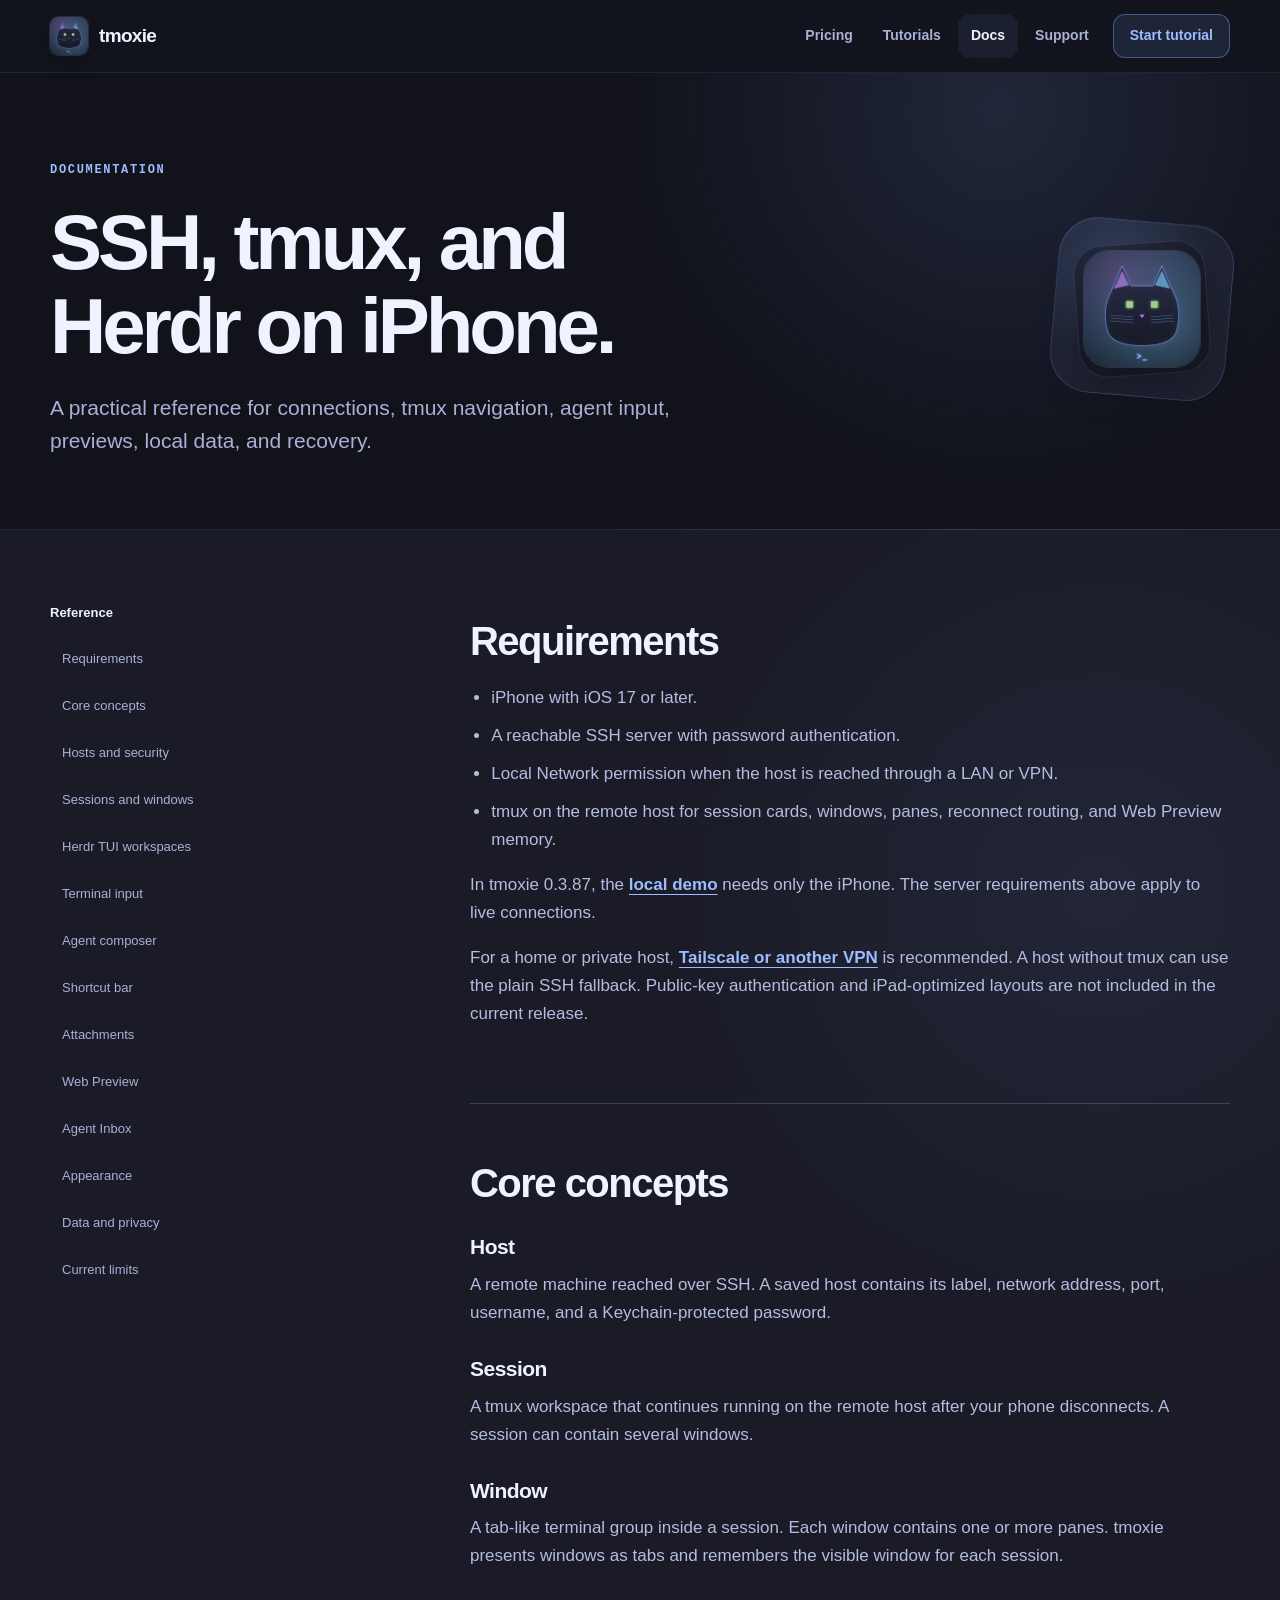
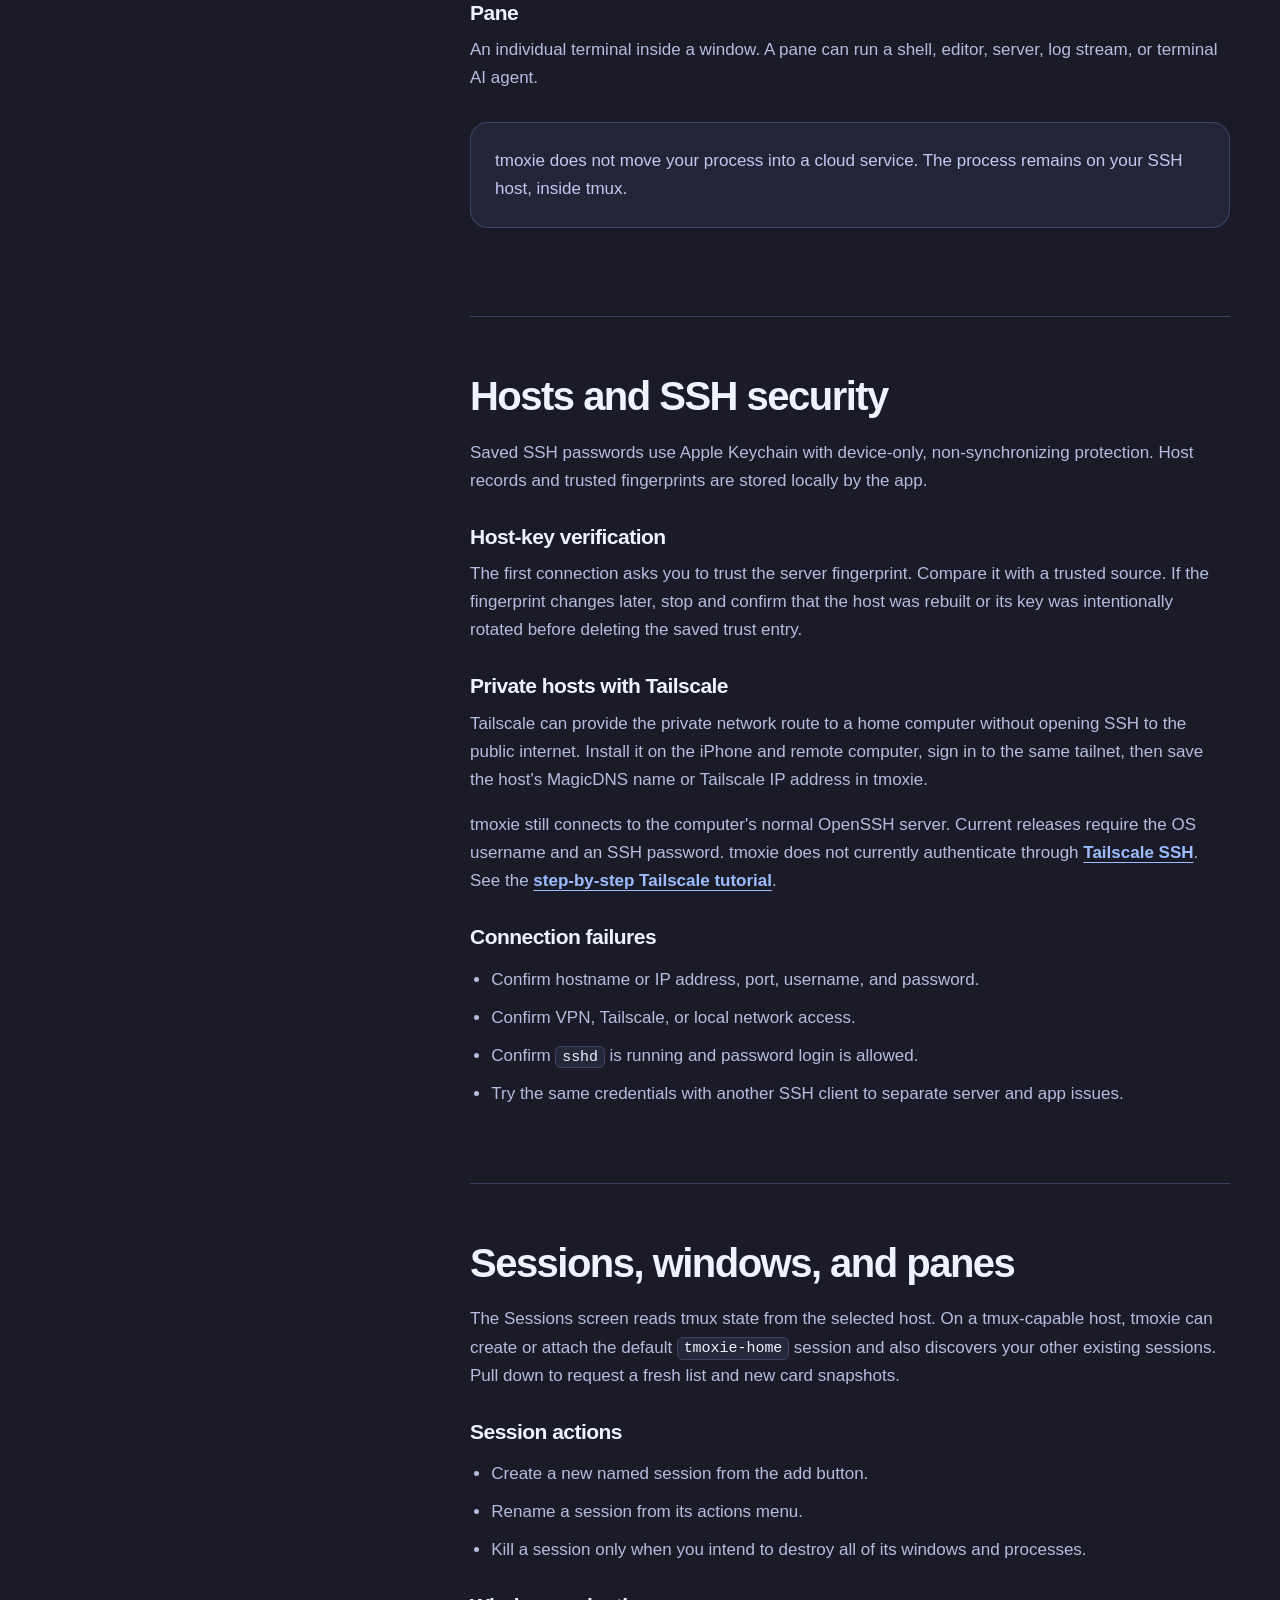
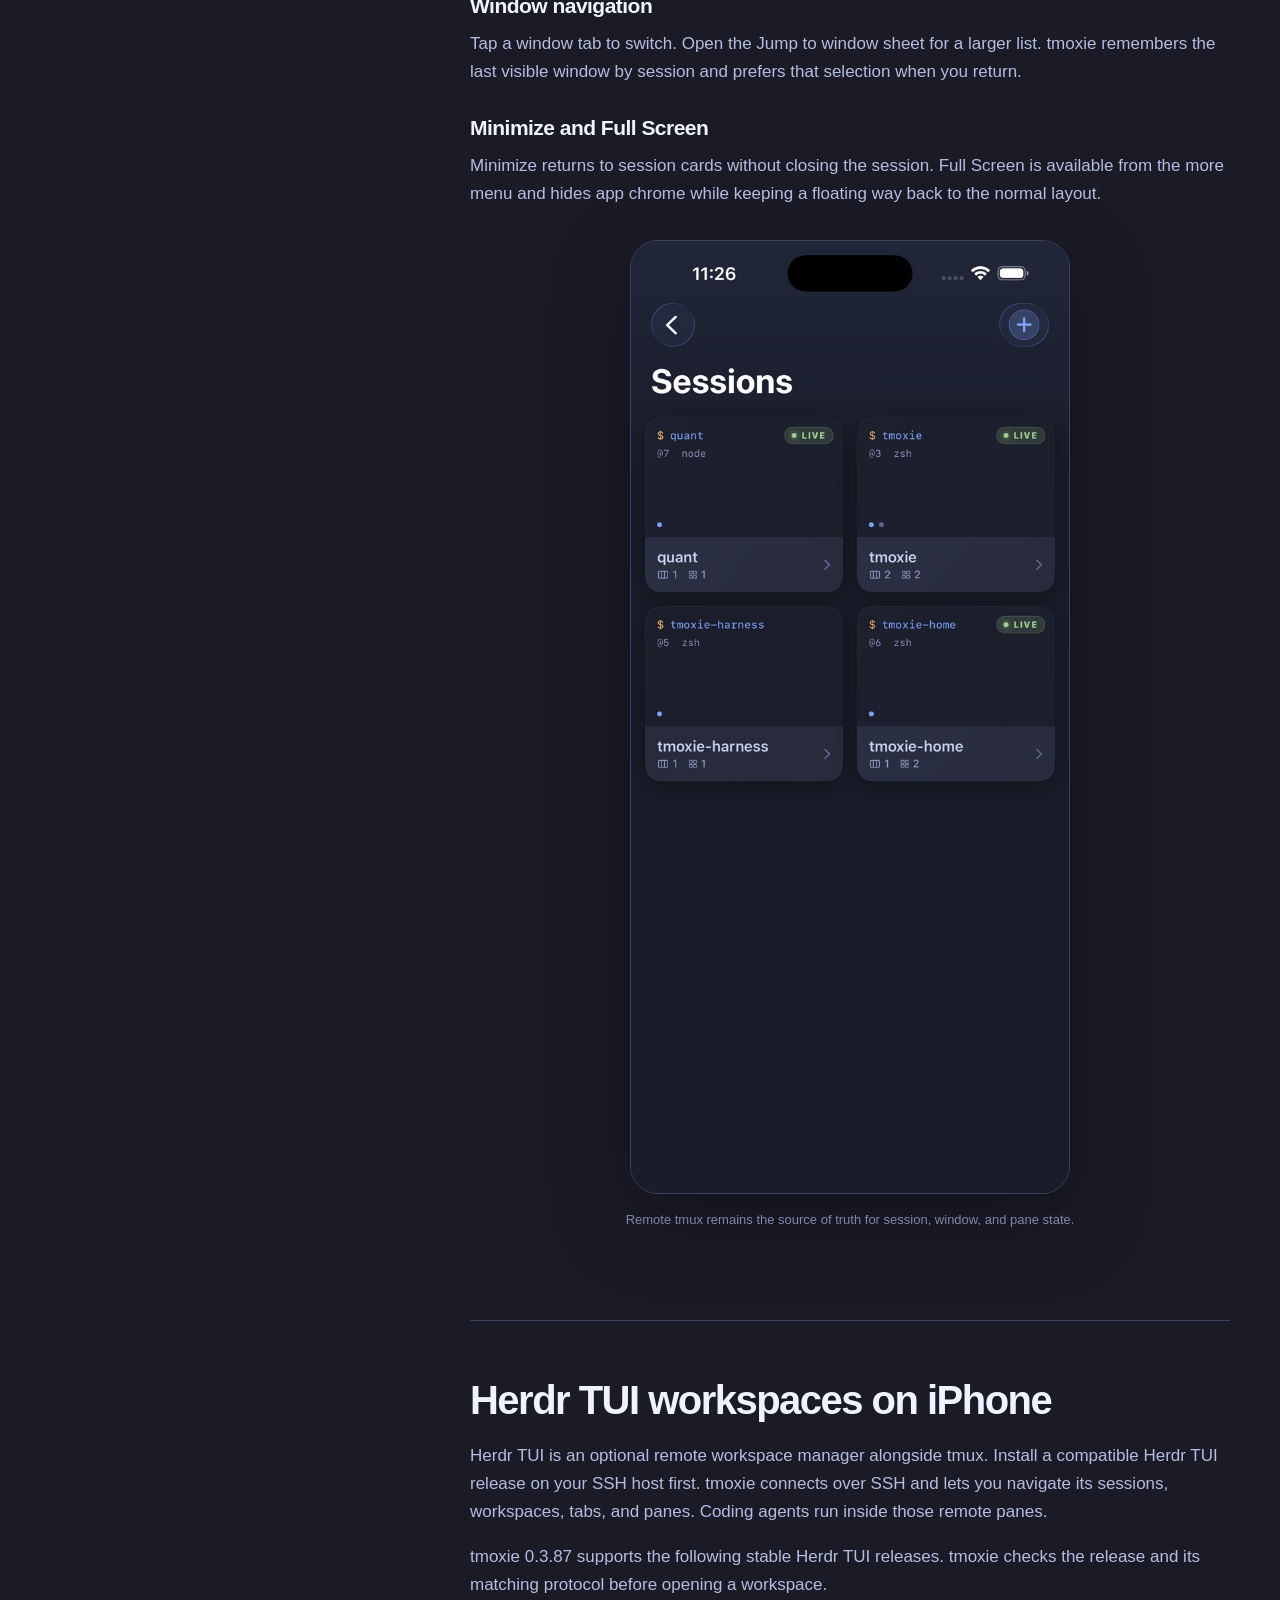
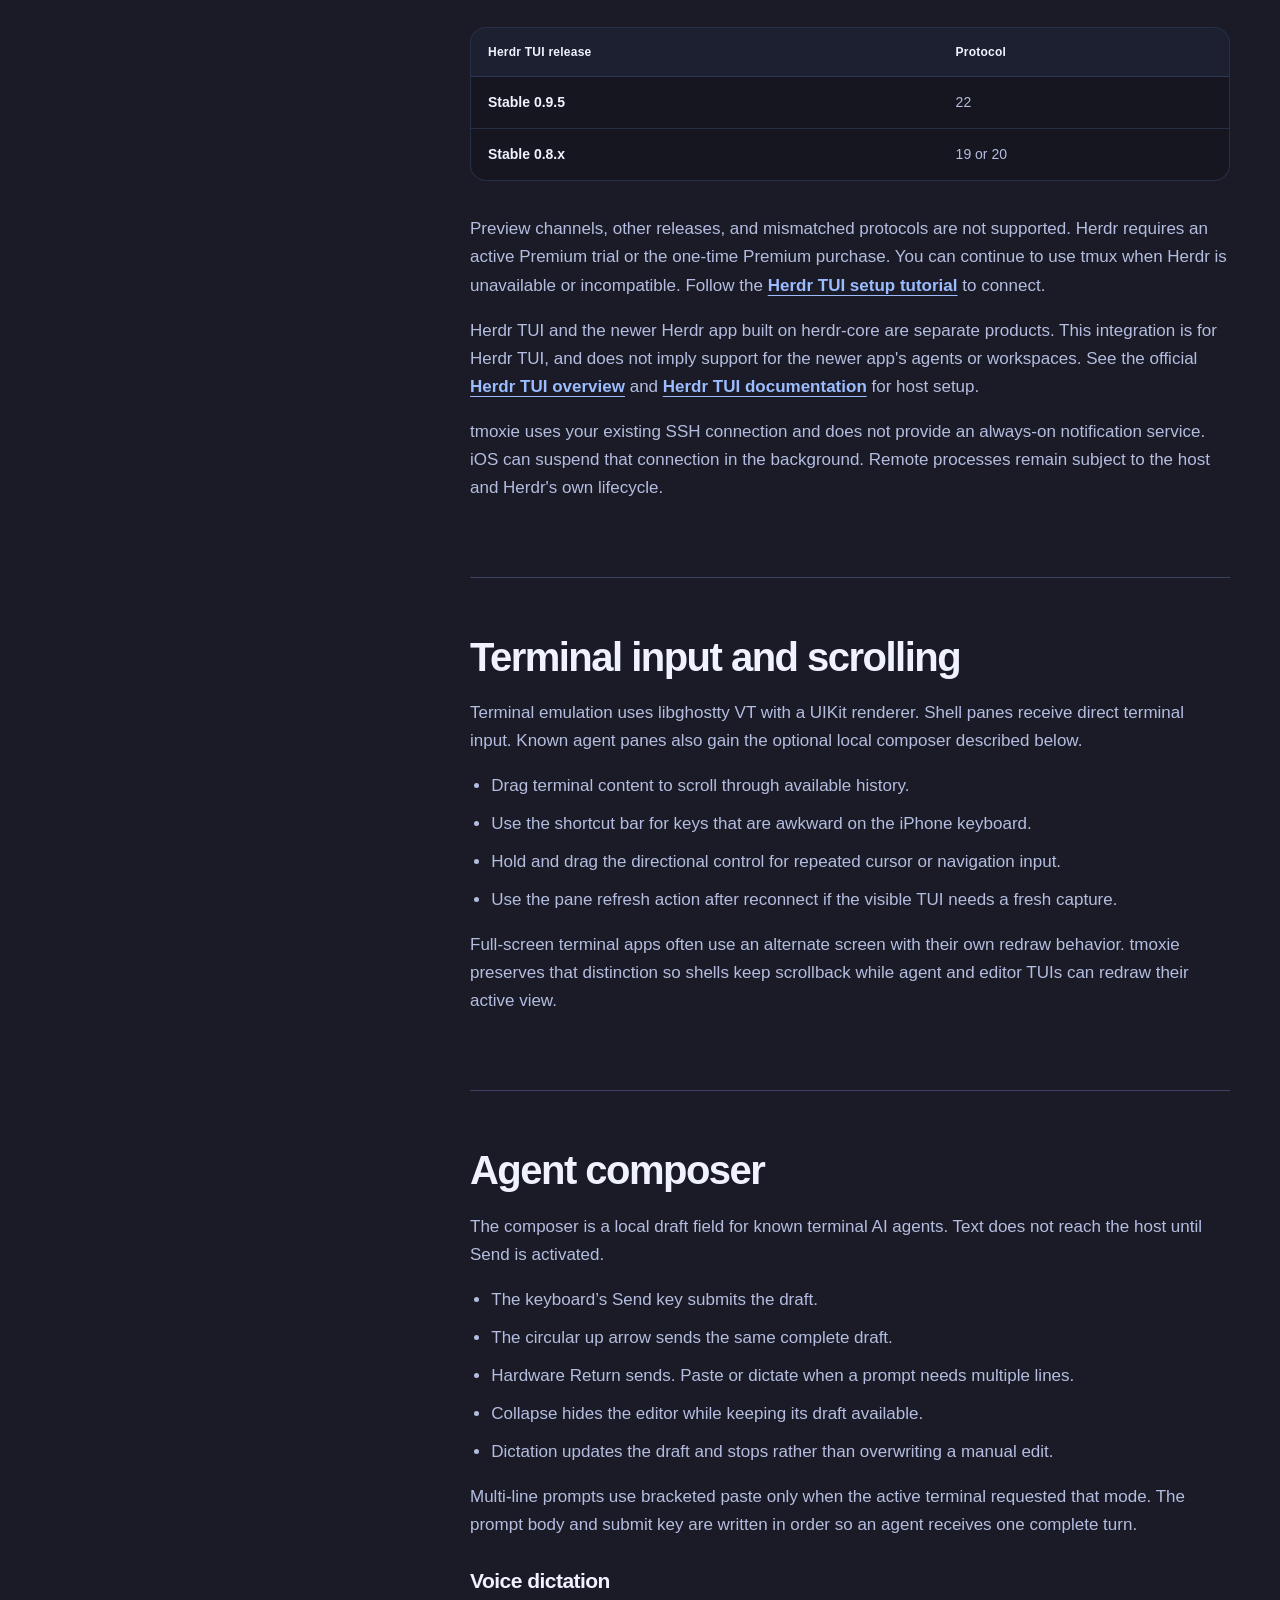
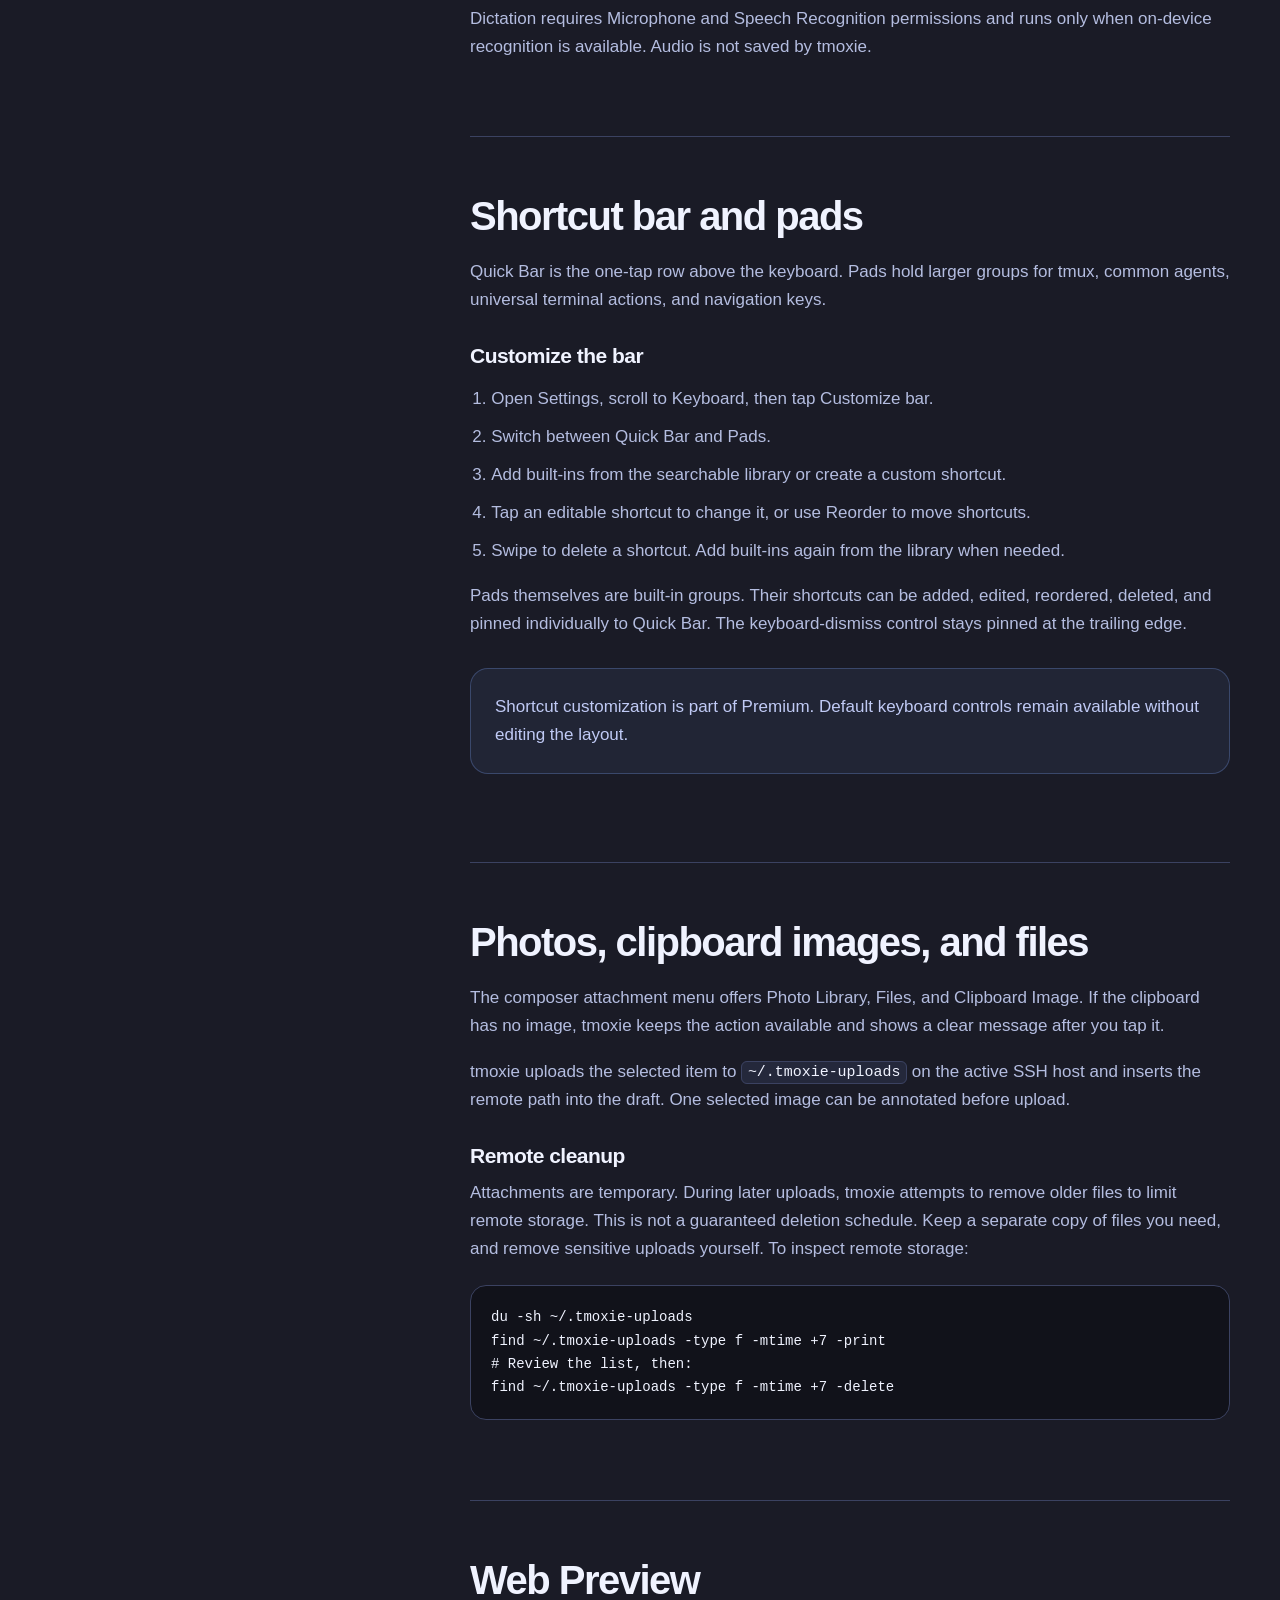
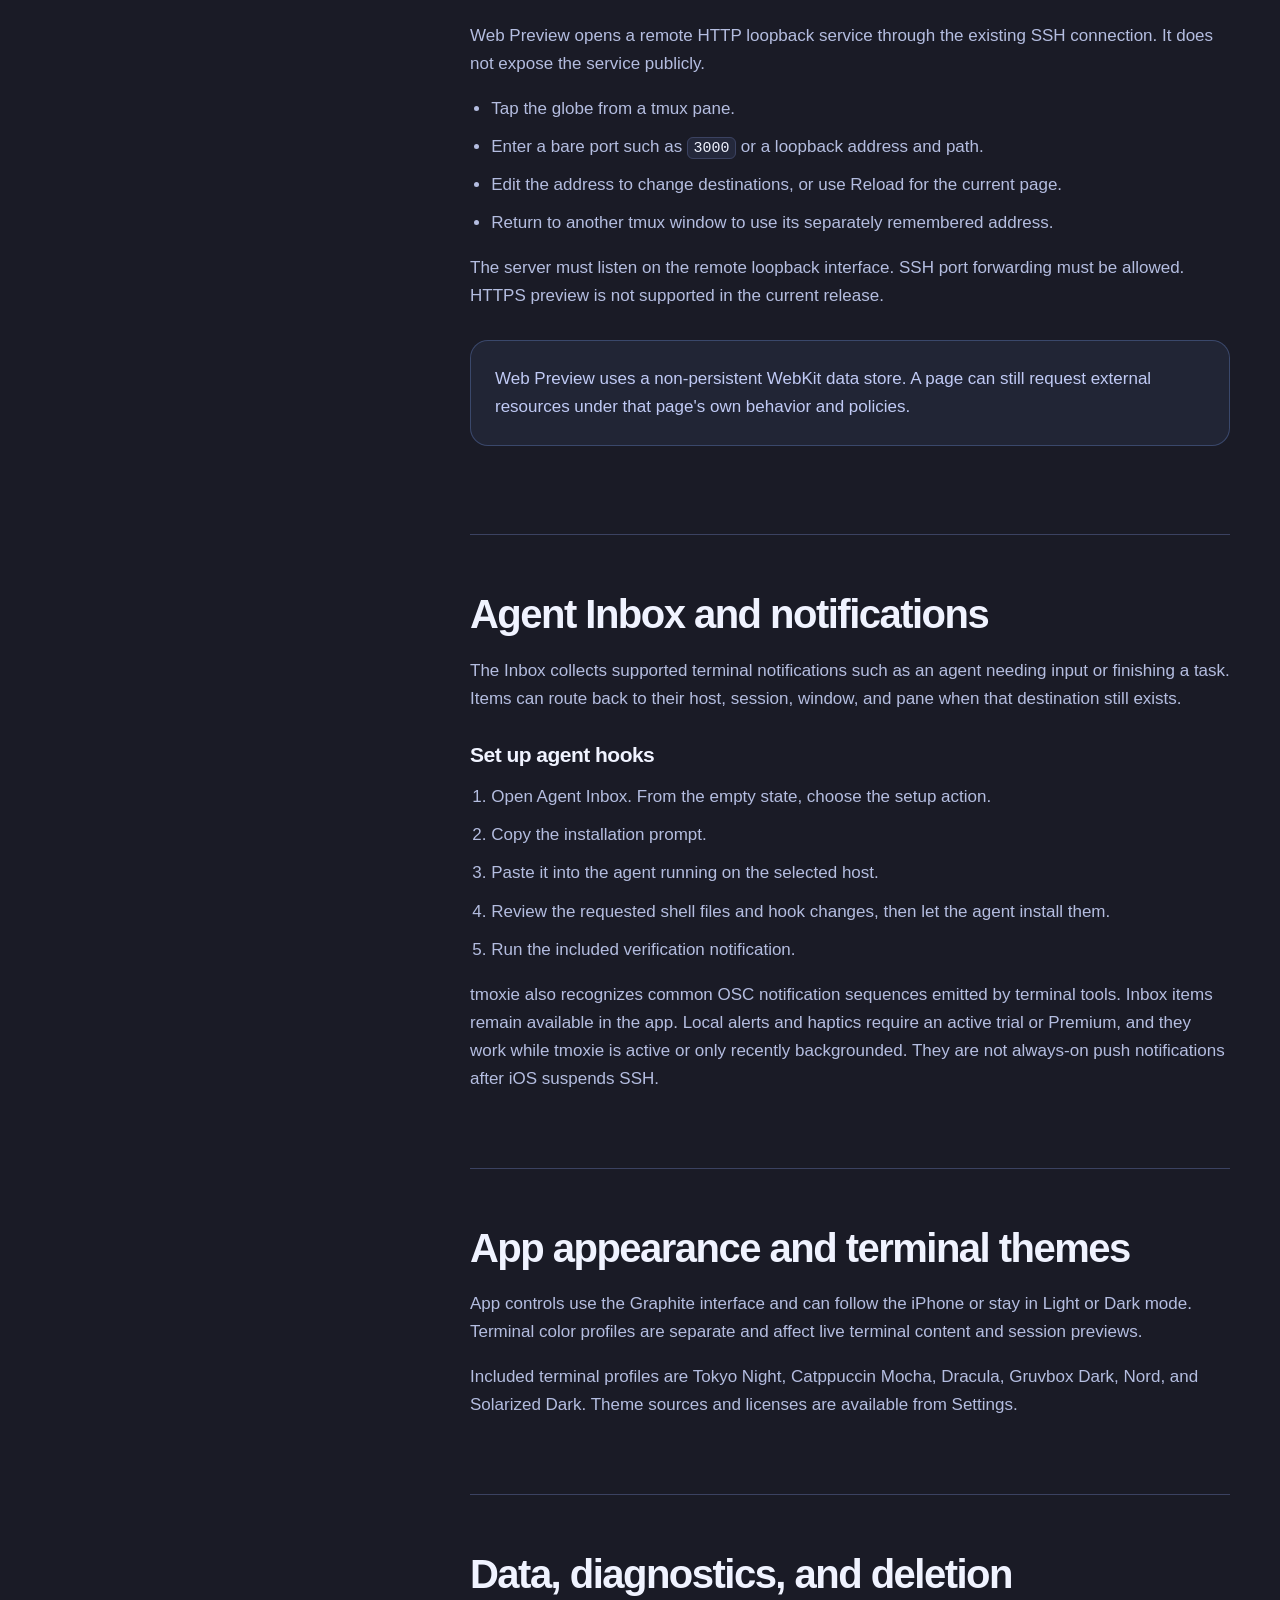
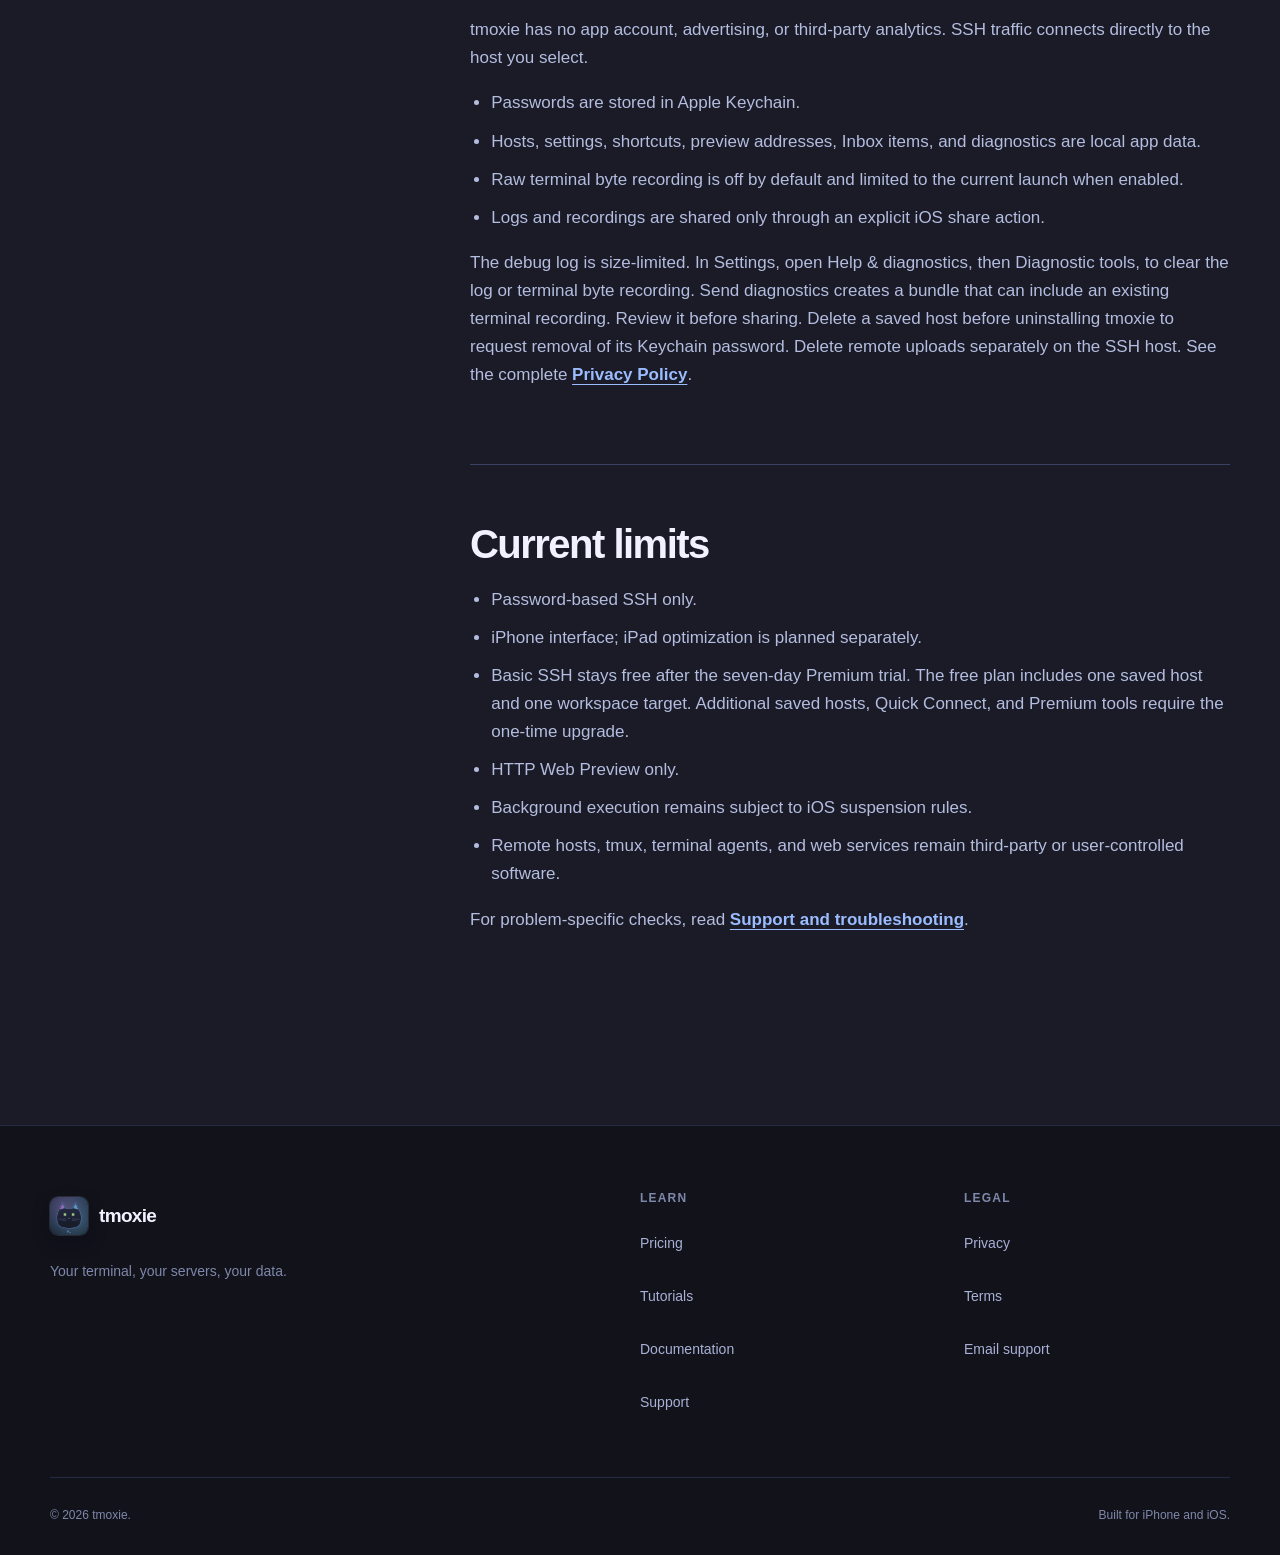
==== commit 5808281a: "feat: explain Free and Premium Lifetime pricing" ====
--- a/docs/index.html
+++ b/docs/index.html
@@ -79,6 +79,7 @@
         <span class="sr-only">Open navigation</span><span aria-hidden="true"></span><span aria-hidden="true"></span>
       </button>
       <div class="nav-links" id="nav-links" data-nav-links>
+        <a href="../pricing/">Pricing</a>
         <a href="../tutorials/">Tutorials</a>
         <a href="../docs/" aria-current="page">Docs</a>
         <a href="../support/">Support</a>
@@ -321,7 +322,7 @@
   <footer class="site-footer">
     <div class="shell footer-grid">
       <div class="footer-brand"><a class="brand" href="../"><img class="app-icon" src="../assets/app-icon.avif" width="38" height="38" alt=""><span>tmoxie</span></a><p>Your terminal, your servers, your data.</p></div>
-      <div><h2>Learn</h2><a href="../tutorials/">Tutorials</a><a href="../docs/">Documentation</a><a href="../support/">Support</a></div>
+      <div><h2>Learn</h2><a href="../pricing/">Pricing</a><a href="../tutorials/">Tutorials</a><a href="../docs/">Documentation</a><a href="../support/">Support</a></div>
       <div><h2>Legal</h2><a href="../privacy/">Privacy</a><a href="../terms/">Terms</a><a href="mailto:tmoxie.support@gmail.com">Email support</a></div>
     </div>
     <div class="shell footer-bottom"><span>© 2026 tmoxie.</span><span>Built for iPhone and iOS.</span></div>
--- a/assets/styles.css
+++ b/assets/styles.css
@@ -303,6 +303,7 @@
 }
 
 .nav-toggle {
+  position: relative;
   width: 46px;
   height: 46px;
   padding: 0;
@@ -316,6 +317,8 @@
 
 .nav-toggle span:not(.sr-only) {
   position: absolute;
+  inset: 0;
+  margin: auto;
   width: 19px;
   height: 2px;
   border-radius: 2px;
@@ -2213,3 +2216,356 @@
     color: #111 !important;
   }
 }
+
+.pricing-hero {
+  padding-block: 80px 88px;
+}
+
+.pricing-hero h1 {
+  max-width: 850px;
+  margin: 0;
+  font-size: clamp(44px, 7vw, 78px);
+}
+
+.pricing-hero .lede {
+  max-width: 710px;
+  margin: 24px 0 0;
+  font-size: clamp(18px, 2.2vw, 21px);
+  line-height: 1.55;
+}
+
+.pricing-plans {
+  margin-top: 48px;
+  display: grid;
+  grid-template-columns: repeat(2, minmax(0, 1fr));
+  gap: 24px;
+}
+
+.pricing-plan {
+  min-width: 0;
+  padding: 36px;
+  display: flex;
+  flex-direction: column;
+  border: 1px solid var(--line);
+  border-radius: var(--radius-card);
+  background: var(--bg-deep);
+}
+
+.pricing-plan-premium {
+  border-color: var(--accent);
+  background: var(--surface);
+}
+
+.pricing-plan h2 {
+  margin-bottom: 24px;
+  font-size: 26px;
+}
+
+.plan-price {
+  margin-bottom: 24px;
+  display: flex;
+  flex-wrap: wrap;
+  align-items: baseline;
+  gap: 10px;
+  color: var(--text);
+}
+
+.plan-price strong {
+  color: var(--text-strong);
+  font-size: clamp(44px, 5vw, 64px);
+  font-weight: 760;
+  letter-spacing: -0.045em;
+  line-height: 1;
+  font-variant-numeric: tabular-nums;
+}
+
+.plan-price span {
+  font-size: 16px;
+}
+
+.plan-summary {
+  margin-bottom: 22px;
+  color: var(--text);
+  line-height: 1.55;
+}
+
+.plan-inclusions {
+  margin: 0 0 32px;
+  padding-left: 20px;
+}
+
+.plan-inclusions li {
+  padding-left: 4px;
+}
+
+.plan-inclusions li + li {
+  margin-top: 12px;
+}
+
+.plan-inclusions li::marker {
+  color: var(--accent);
+}
+
+.plan-action {
+  margin-top: auto;
+}
+
+.plan-action .button {
+  max-width: 100%;
+  min-height: 50px;
+  white-space: normal;
+  line-height: 1.3;
+}
+
+.plan-action p {
+  margin: 16px 0 0;
+  font-size: 16px;
+  line-height: 1.55;
+}
+
+.plan-action .plan-trial {
+  margin: 0 0 20px;
+  color: var(--text);
+}
+
+.pricing-benefits {
+  padding-block: 88px;
+  border-block: 1px solid var(--line-soft);
+  background: var(--bg-deep);
+}
+
+.pricing-benefit-grid {
+  display: grid;
+  grid-template-columns: repeat(2, minmax(0, 1fr));
+  column-gap: 72px;
+  row-gap: 48px;
+}
+
+.pricing-benefit-grid article {
+  padding-top: 24px;
+  border-top: 1px solid var(--line);
+}
+
+.pricing-benefit-grid h3 {
+  max-width: 420px;
+  margin-bottom: 18px;
+  font-size: clamp(25px, 3vw, 32px);
+  line-height: 1.2;
+}
+
+.pricing-benefit-grid p {
+  max-width: 500px;
+  margin-bottom: 16px;
+}
+
+.pricing-benefit-grid p:last-child {
+  margin-bottom: 0;
+}
+
+.pricing-benefit-grid a {
+  font-size: 16px;
+}
+
+.pricing-comparison {
+  padding-block: 88px;
+}
+
+.pricing-table {
+  width: 100%;
+  table-layout: fixed;
+  border-collapse: collapse;
+  font-size: 16px;
+  line-height: 1.5;
+}
+
+.pricing-table th,
+.pricing-table td {
+  padding: 20px;
+  border-bottom: 1px solid var(--line);
+  text-align: left;
+  vertical-align: top;
+}
+
+.pricing-table thead th {
+  background: var(--surface-soft);
+  color: var(--text-strong);
+  font-weight: 730;
+}
+
+.pricing-table th:first-child {
+  width: 44%;
+}
+
+.pricing-table tbody th {
+  color: var(--text);
+  font-weight: 650;
+}
+
+.pricing-table td {
+  color: var(--muted);
+}
+
+.comparison-plan {
+  display: none;
+}
+
+.comparison-note {
+  max-width: 740px;
+  margin: 24px 0 0;
+  font-size: 16px;
+}
+
+.pricing-faq {
+  padding-block: 0 100px;
+}
+
+.pricing-faq details {
+  border-bottom: 1px solid var(--line);
+}
+
+.pricing-faq details:first-of-type {
+  border-top: 1px solid var(--line);
+}
+
+.pricing-faq summary {
+  min-height: 56px;
+  padding: 22px 0;
+  color: var(--text-strong);
+  font-size: 19px;
+  font-weight: 650;
+  line-height: 1.4;
+  cursor: pointer;
+}
+
+.pricing-faq details p {
+  max-width: 760px;
+  margin: 0 0 22px;
+}
+
+.pricing-help {
+  margin: 28px 0 0;
+}
+
+.pricing-preview {
+  padding-block: 72px;
+  border-block: 1px solid var(--line-soft);
+  background: var(--bg-deep);
+}
+
+.pricing-preview-inner {
+  display: grid;
+  grid-template-columns: minmax(0, 1.2fr) minmax(0, 0.8fr);
+  gap: 64px;
+  align-items: center;
+}
+
+.pricing-preview h2 {
+  margin-bottom: 20px;
+  font-size: clamp(32px, 4vw, 48px);
+}
+
+.pricing-preview p:last-child {
+  margin-bottom: 0;
+}
+
+.pricing-preview-offer > p:first-child {
+  margin-bottom: 12px;
+  color: var(--text);
+}
+
+.pricing-preview-offer strong {
+  color: var(--text-strong);
+  font-size: 38px;
+  letter-spacing: -0.04em;
+  font-variant-numeric: tabular-nums;
+}
+
+.pricing-preview-offer > p:nth-child(2) {
+  font-size: 16px;
+}
+
+.pricing-preview .button {
+  max-width: 100%;
+  white-space: normal;
+  line-height: 1.3;
+}
+
+@media (max-width: 760px) {
+  .pricing-hero {
+    padding-block: 54px 64px;
+  }
+
+  .pricing-plans {
+    margin-top: 36px;
+    grid-template-columns: 1fr;
+    gap: 20px;
+  }
+
+  .pricing-plan {
+    padding: 24px;
+    border-radius: 20px;
+  }
+
+  .pricing-benefits,
+  .pricing-comparison {
+    padding-block: 64px;
+  }
+
+  .pricing-benefit-grid,
+  .pricing-preview-inner {
+    grid-template-columns: 1fr;
+    gap: 32px;
+  }
+
+  .pricing-table,
+  .pricing-table tbody {
+    display: block;
+  }
+
+  .pricing-table thead {
+    position: absolute;
+    width: 1px;
+    height: 1px;
+    overflow: hidden;
+    clip-path: inset(50%);
+    white-space: nowrap;
+  }
+
+  .pricing-table tbody tr {
+    padding-block: 20px;
+    display: grid;
+    grid-template-columns: repeat(2, minmax(0, 1fr));
+    gap: 12px 20px;
+    border-bottom: 1px solid var(--line);
+  }
+
+  .pricing-table tbody th,
+  .pricing-table tbody td {
+    width: auto;
+    padding: 0;
+    border-bottom: 0;
+  }
+
+  .pricing-table tbody th {
+    grid-column: 1 / -1;
+  }
+
+  .comparison-plan {
+    margin-bottom: 5px;
+    display: block;
+    color: var(--text-strong);
+    font-weight: 650;
+  }
+
+  .pricing-faq {
+    padding-bottom: 72px;
+  }
+
+  .pricing-faq summary {
+    font-size: 18px;
+  }
+
+  .pricing-preview {
+    padding-block: 56px;
+  }
+}
